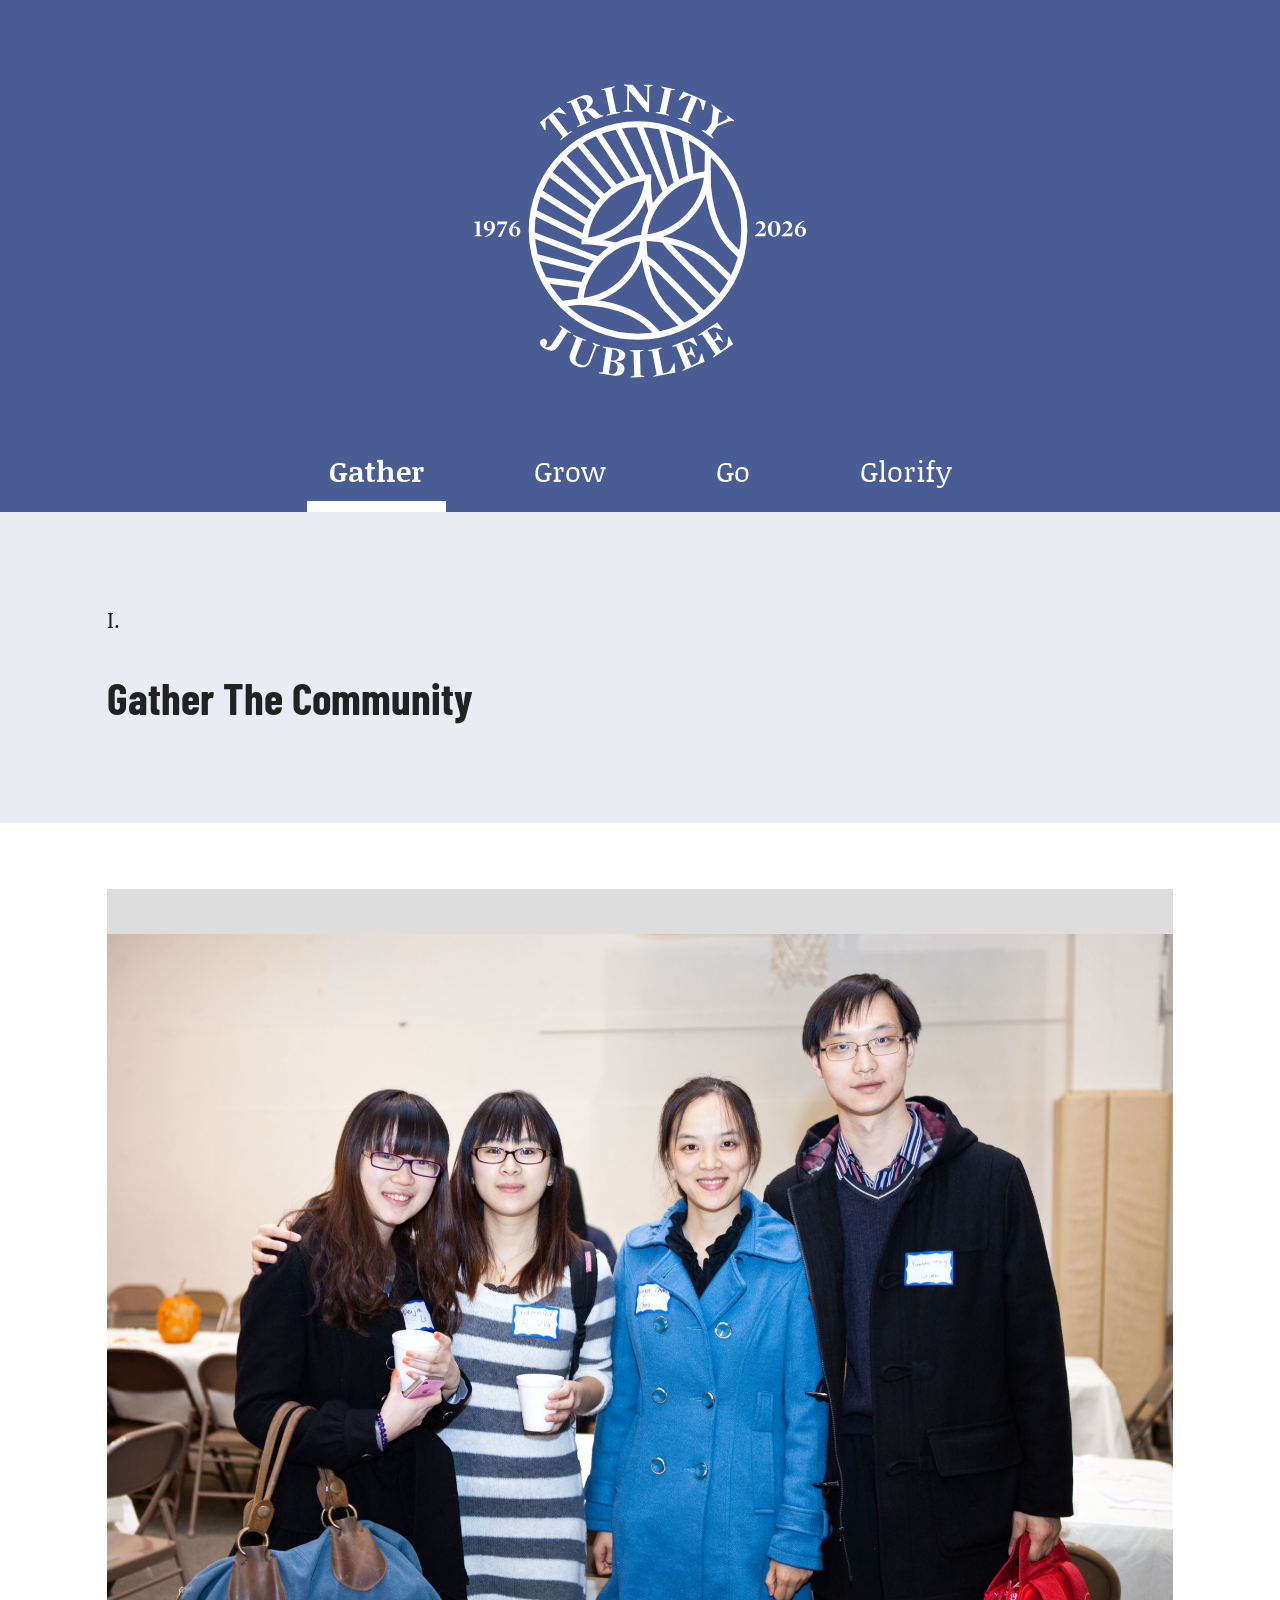
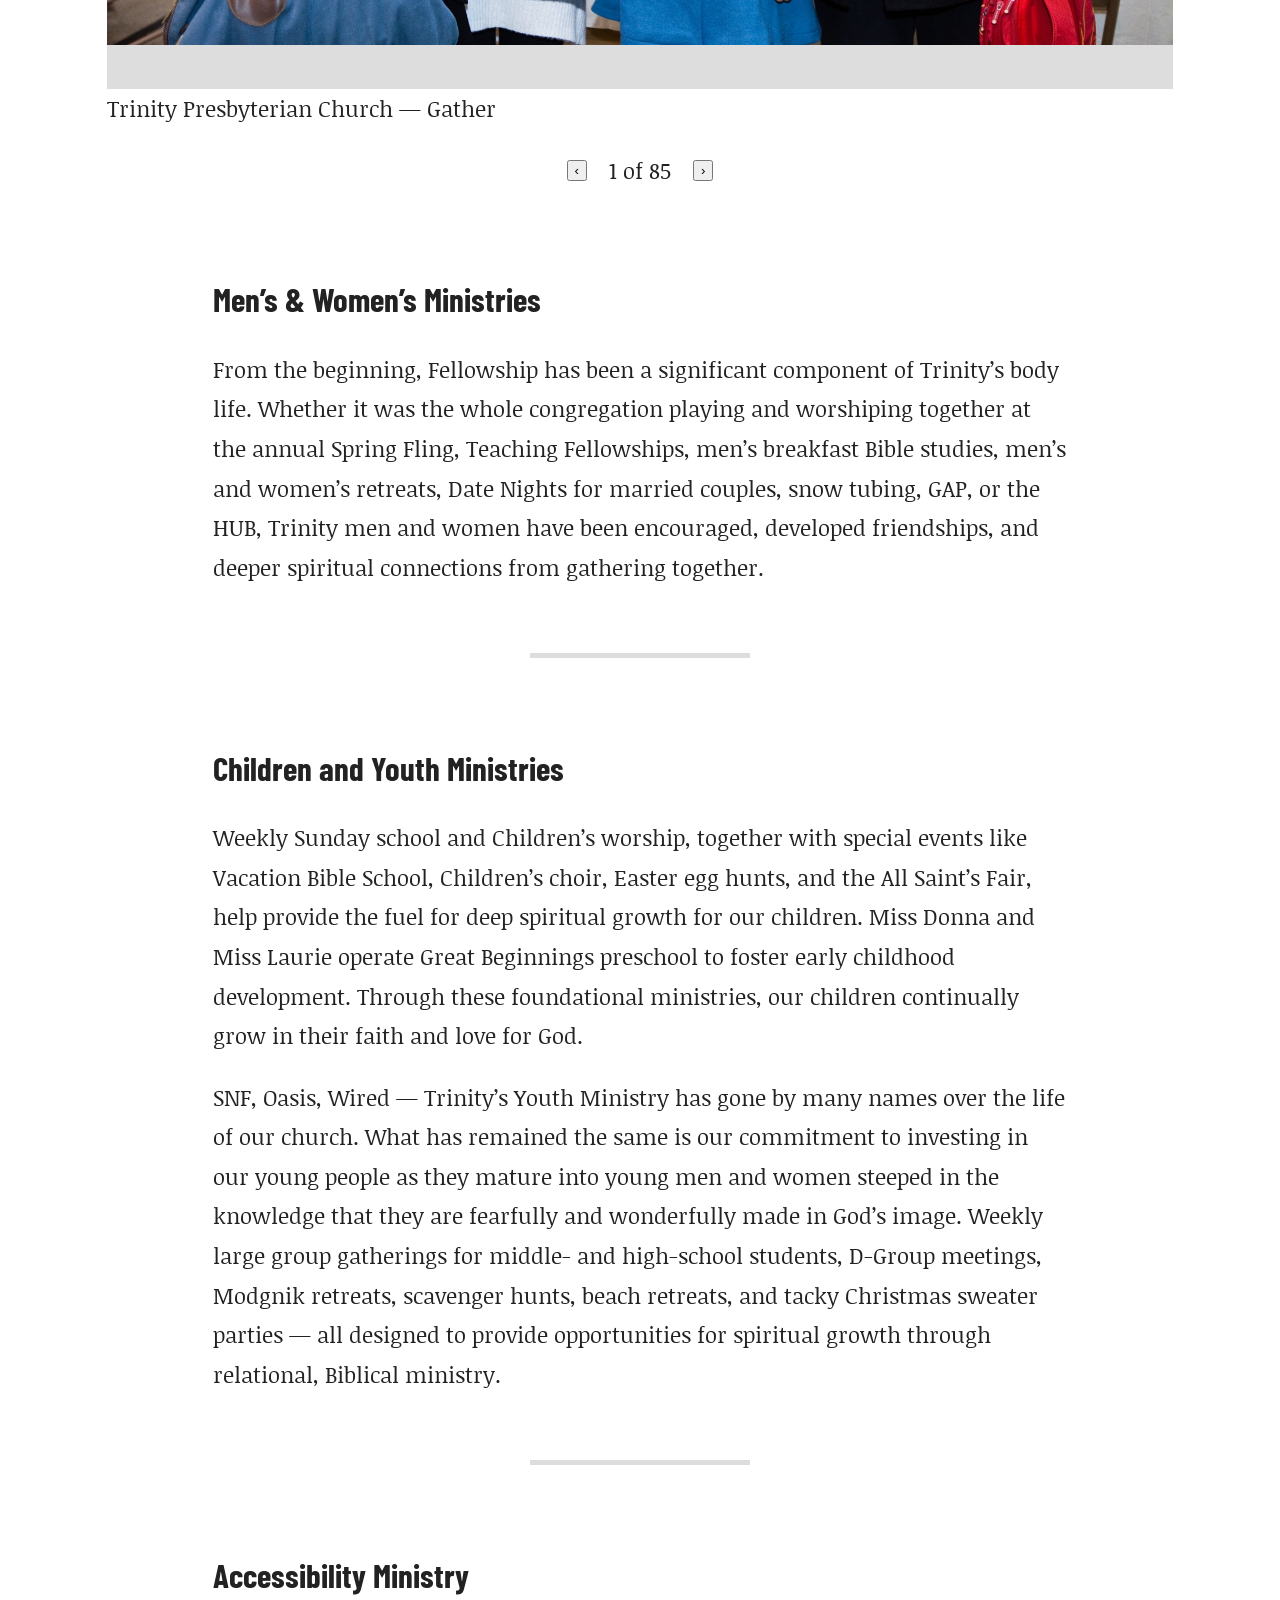
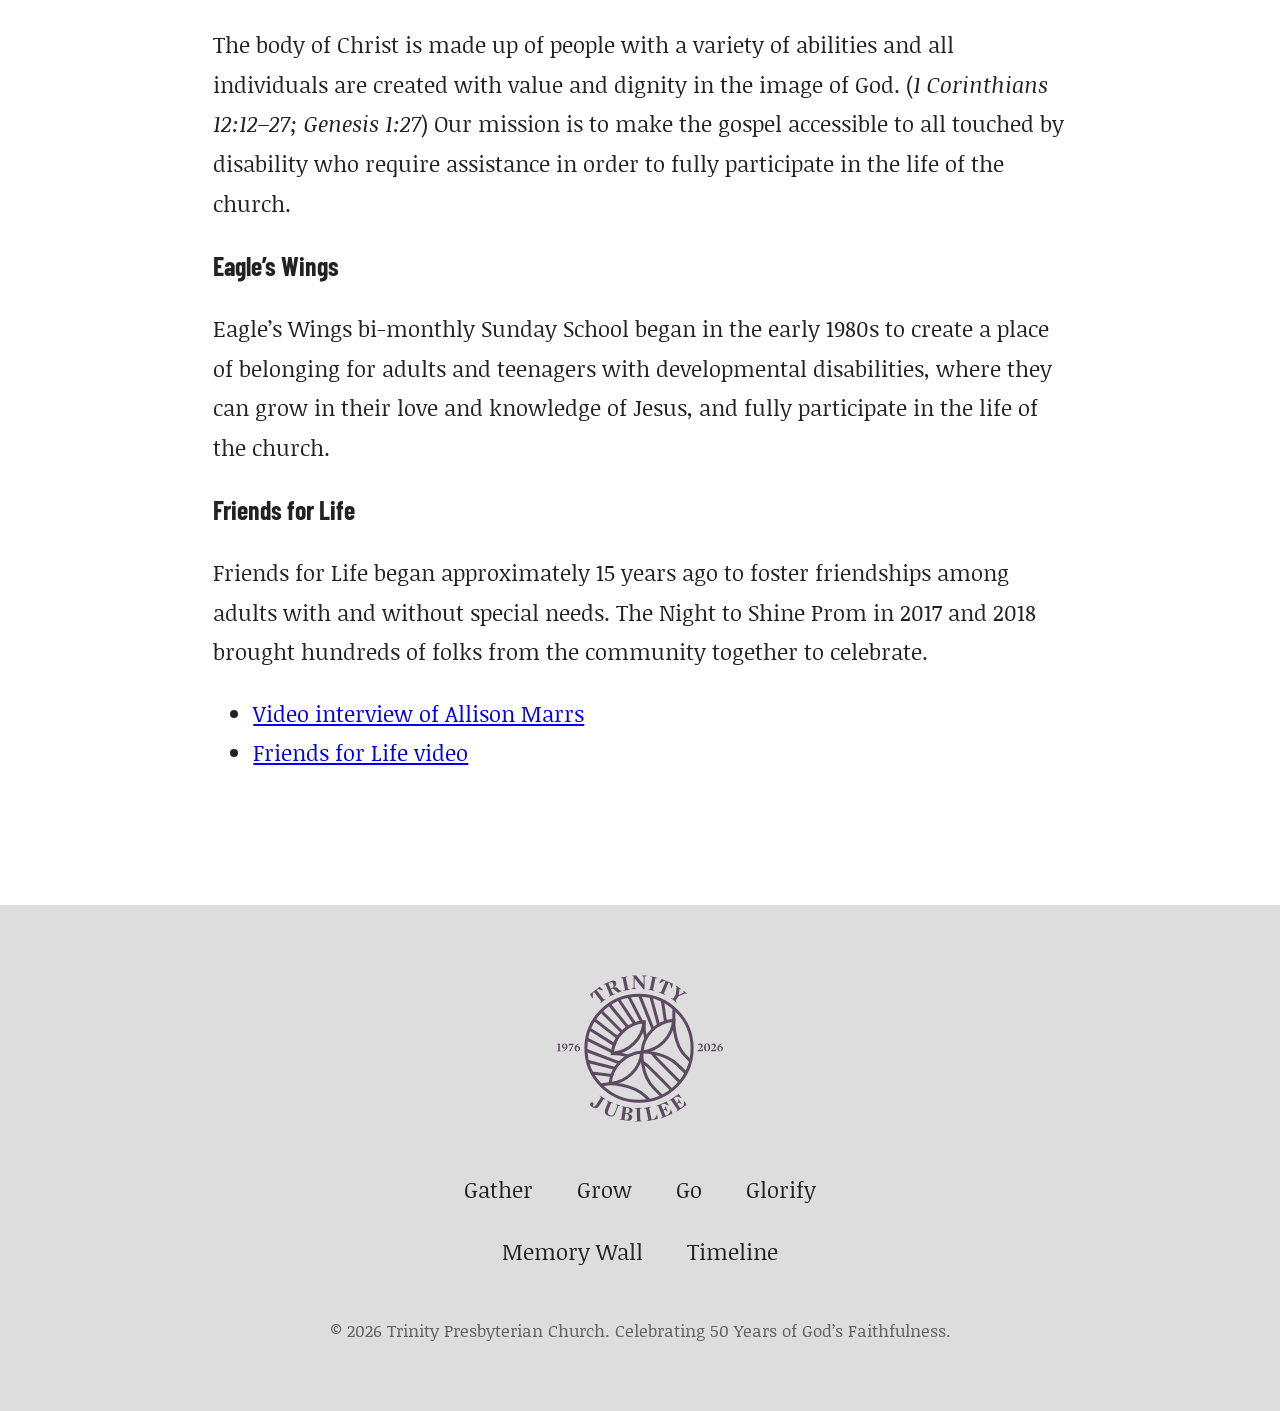
==== gather.html @ 81d3bc9d "Update quotes to curly" ====
<!doctype html>
<html lang="en">
  <head>
    <meta charset="UTF-8" />
    <meta name="viewport" content="width=device-width, initial-scale=1.0" />
    <title>Gather — Trinity Presbyterian Church</title>
    <meta
      name="description"
      content="Gather: The Community — fellowship, children & youth ministries, and accessibility ministry at Trinity Presbyterian Church."
    />
    <meta property="og:type" content="website" />
    <meta property="og:site_name" content="Trinity Presbyterian Church" />
    <meta property="og:url" content="https://trinity-cville-jubilee.github.io/gather.html" />
    <meta property="og:title" content="Gather — Trinity Presbyterian Church" />
    <meta property="og:description" content="Gather: The Community — fellowship, children & youth ministries, and accessibility ministry at Trinity Presbyterian Church." />
    <meta property="og:image" content="https://trinity-cville-jubilee.github.io/assets/images/og/og-image.jpg" />
    <meta property="og:image:width" content="1200" />
    <meta property="og:image:height" content="630" />
    <meta property="og:image:alt" content="Trinity Presbyterian Church Jubilee, 1976–2026" />
    <meta name="twitter:card" content="summary_large_image" />
    <meta name="twitter:title" content="Gather — Trinity Presbyterian Church" />
    <meta name="twitter:description" content="Gather: The Community — fellowship, children & youth ministries, and accessibility ministry at Trinity Presbyterian Church." />
    <meta name="twitter:image" content="https://trinity-cville-jubilee.github.io/assets/images/og/og-image.jpg" />
    <link rel="preconnect" href="https://fonts.googleapis.com" />
    <link rel="preconnect" href="https://fonts.gstatic.com" crossorigin />
    <link
      href="https://fonts.googleapis.com/css2?family=Barlow+Condensed:wght@400;700&family=Noticia+Text:ital,wght@0,400;0,700;1,400;1,700&display=swap"
      rel="stylesheet"
    />
    <link rel="stylesheet" href="assets/css/styles.css" />
  </head>
  <body class="page-gather">
    <header class="site-header">
      <a
        href="index.html"
        class="site-logo"
        aria-label="Trinity Presbyterian Church — Home"
      >
        <img
          class="site-logo-img"
          src="assets/images/logo/jubilee-lockup-white-on-sage.svg"
          alt="Trinity Presbyterian Church — Jubilee, 1976–2026"
        />
      </a>
    </header>

    <nav class="site-nav" aria-label="Primary">
      <ul id="primary-nav-list" class="nav-list">
        <li><a href="gather.html">Gather</a></li>
        <li><a href="grow.html">Grow</a></li>
        <li><a href="go.html">Go</a></li>
        <li><a href="glorify.html">Glorify</a></li>
      </ul>
    </nav>

    <main>
      <header class="page-intro">
        <p class="page-eyebrow">I.</p>
        <h1>Gather <span class="page-subtitle">The Community</span></h1>
      </header>

      <section class="photo-gallery" aria-labelledby="gather-gallery-heading">
        <h2 id="gather-gallery-heading" class="sr-only">Gather Photos</h2>
        <ul>
          <li class="photo-gallery-item">
            <figure>
              <div class="photo-frame">
                <img
                  src="assets/images/gather/gallery/gallery-01.jpg"
                  alt="Trinity Presbyterian Church — Gather"
                  loading="lazy"
                />
              </div>
              <figcaption>Trinity Presbyterian Church — Gather</figcaption>
            </figure>
          </li>
          <li class="photo-gallery-item">
            <figure>
              <div class="photo-frame">
                <img
                  src="assets/images/gather/gallery/gallery-02.jpg"
                  alt="Trinity Presbyterian Church — Gather"
                  loading="lazy"
                />
              </div>
              <figcaption>Trinity Presbyterian Church — Gather</figcaption>
            </figure>
          </li>
          <li class="photo-gallery-item">
            <figure>
              <div class="photo-frame">
                <img
                  src="assets/images/gather/gallery/gallery-03.jpg"
                  alt="Trinity Presbyterian Church — Gather"
                  loading="lazy"
                />
              </div>
              <figcaption>Trinity Presbyterian Church — Gather</figcaption>
            </figure>
          </li>
          <li class="photo-gallery-item">
            <figure>
              <div class="photo-frame">
                <img
                  src="assets/images/gather/gallery/gallery-04.jpg"
                  alt="Trinity Presbyterian Church — Gather"
                  loading="lazy"
                />
              </div>
              <figcaption>Trinity Presbyterian Church — Gather</figcaption>
            </figure>
          </li>
          <li class="photo-gallery-item">
            <figure>
              <div class="photo-frame">
                <img
                  src="assets/images/gather/gallery/gallery-05.jpg"
                  alt="Trinity Presbyterian Church — Gather"
                  loading="lazy"
                />
              </div>
              <figcaption>Trinity Presbyterian Church — Gather</figcaption>
            </figure>
          </li>
          <li class="photo-gallery-item">
            <figure>
              <div class="photo-frame">
                <img
                  src="assets/images/gather/gallery/gallery-06.jpg"
                  alt="Trinity Presbyterian Church — Gather"
                  loading="lazy"
                />
              </div>
              <figcaption>Trinity Presbyterian Church — Gather</figcaption>
            </figure>
          </li>
          <li class="photo-gallery-item">
            <figure>
              <div class="photo-frame">
                <img
                  src="assets/images/gather/gallery/gallery-07.jpg"
                  alt="Trinity Presbyterian Church — Gather"
                  loading="lazy"
                />
              </div>
              <figcaption>Trinity Presbyterian Church — Gather</figcaption>
            </figure>
          </li>
          <li class="photo-gallery-item">
            <figure>
              <div class="photo-frame">
                <img
                  src="assets/images/gather/gallery/gallery-08.jpg"
                  alt="Trinity Presbyterian Church — Gather"
                  loading="lazy"
                />
              </div>
              <figcaption>Trinity Presbyterian Church — Gather</figcaption>
            </figure>
          </li>
          <li class="photo-gallery-item">
            <figure>
              <div class="photo-frame">
                <img
                  src="assets/images/gather/gallery/1976-baptist-student-center.jpg"
                  alt="The Baptist Student Center, site of Trinity’s first worship service in 1976"
                  loading="lazy"
                />
              </div>
              <figcaption>
                The Baptist Student Center, site of Trinity’s first worship
                service in 1976
              </figcaption>
            </figure>
          </li>
          <li class="photo-gallery-item">
            <figure>
              <div class="photo-frame">
                <img
                  src="assets/images/gather/gallery/night-to-shine-01.jpg"
                  alt="Night to Shine"
                  loading="lazy"
                />
              </div>
              <figcaption>Night to Shine</figcaption>
            </figure>
          </li>
          <li class="photo-gallery-item">
            <figure>
              <div class="photo-frame">
                <img
                  src="assets/images/gather/gallery/night-to-shine-02.jpg"
                  alt="Night to Shine, group photo"
                  loading="lazy"
                />
              </div>
              <figcaption>Night to Shine, group photo</figcaption>
            </figure>
          </li>
          <li class="photo-gallery-item">
            <figure>
              <div class="photo-frame">
                <img
                  src="assets/images/gather/gallery/womens-council-color.jpg"
                  alt="Women’s Council"
                  loading="lazy"
                />
              </div>
              <figcaption>Women’s Council</figcaption>
            </figure>
          </li>
          <li class="photo-gallery-item">
            <figure>
              <div class="photo-frame">
                <img
                  src="assets/images/gather/gallery/gallery-09.jpg"
                  alt="Trinity Presbyterian Church — Gather"
                  loading="lazy"
                />
              </div>
              <figcaption>Trinity Presbyterian Church — Gather</figcaption>
            </figure>
          </li>
          <li class="photo-gallery-item">
            <figure>
              <div class="photo-frame">
                <img
                  src="assets/images/gather/gallery/gallery-10.jpg"
                  alt="Trinity Presbyterian Church — Gather"
                  loading="lazy"
                />
              </div>
              <figcaption>Trinity Presbyterian Church — Gather</figcaption>
            </figure>
          </li>
          <li class="photo-gallery-item">
            <figure>
              <div class="photo-frame">
                <img
                  src="assets/images/gather/gallery/1982-new-building.jpg"
                  alt="Trinity’s new building, 1982"
                  loading="lazy"
                />
              </div>
              <figcaption>Trinity’s new building, 1982</figcaption>
            </figure>
          </li>
          <li class="photo-gallery-item">
            <figure>
              <div class="photo-frame">
                <img
                  src="assets/images/gather/gallery/gallery-11.jpg"
                  alt="Trinity Presbyterian Church — Gather"
                  loading="lazy"
                />
              </div>
              <figcaption>Trinity Presbyterian Church — Gather</figcaption>
            </figure>
          </li>
          <li class="photo-gallery-item">
            <figure>
              <div class="photo-frame">
                <img
                  src="assets/images/gather/gallery/gallery-12.jpg"
                  alt="Trinity Presbyterian Church — Gather"
                  loading="lazy"
                />
              </div>
              <figcaption>Trinity Presbyterian Church — Gather</figcaption>
            </figure>
          </li>
          <li class="photo-gallery-item">
            <figure>
              <div class="photo-frame">
                <img
                  src="assets/images/gather/gallery/gallery-13.jpg"
                  alt="Trinity Presbyterian Church — Gather"
                  loading="lazy"
                />
              </div>
              <figcaption>Trinity Presbyterian Church — Gather</figcaption>
            </figure>
          </li>
          <li class="photo-gallery-item">
            <figure>
              <div class="photo-frame">
                <img
                  src="assets/images/gather/gallery/gallery-14.jpg"
                  alt="Trinity Presbyterian Church — Gather"
                  loading="lazy"
                />
              </div>
              <figcaption>Trinity Presbyterian Church — Gather</figcaption>
            </figure>
          </li>
          <li class="photo-gallery-item">
            <figure>
              <div class="photo-frame">
                <img
                  src="assets/images/gather/gallery/gallery-15.jpg"
                  alt="Trinity Presbyterian Church — Gather"
                  loading="lazy"
                />
              </div>
              <figcaption>Trinity Presbyterian Church — Gather</figcaption>
            </figure>
          </li>
          <li class="photo-gallery-item">
            <figure>
              <div class="photo-frame">
                <img
                  src="assets/images/gather/gallery/gallery-16.jpg"
                  alt="Trinity Presbyterian Church — Gather"
                  loading="lazy"
                />
              </div>
              <figcaption>Trinity Presbyterian Church — Gather</figcaption>
            </figure>
          </li>
          <li class="photo-gallery-item">
            <figure>
              <div class="photo-frame">
                <img
                  src="assets/images/gather/gallery/gallery-17.jpg"
                  alt="Trinity Presbyterian Church — Gather"
                  loading="lazy"
                />
              </div>
              <figcaption>Trinity Presbyterian Church — Gather</figcaption>
            </figure>
          </li>
          <li class="photo-gallery-item">
            <figure>
              <div class="photo-frame">
                <img
                  src="assets/images/gather/gallery/gallery-18.jpg"
                  alt="Trinity Presbyterian Church — Gather"
                  loading="lazy"
                />
              </div>
              <figcaption>Trinity Presbyterian Church — Gather</figcaption>
            </figure>
          </li>
          <li class="photo-gallery-item">
            <figure>
              <div class="photo-frame">
                <img
                  src="assets/images/gather/gallery/gallery-19.jpg"
                  alt="Trinity Presbyterian Church — Gather"
                  loading="lazy"
                />
              </div>
              <figcaption>Trinity Presbyterian Church — Gather</figcaption>
            </figure>
          </li>
          <li class="photo-gallery-item">
            <figure>
              <div class="photo-frame">
                <img
                  src="assets/images/gather/gallery/gallery-20.jpg"
                  alt="Trinity Presbyterian Church — Gather"
                  loading="lazy"
                />
              </div>
              <figcaption>Trinity Presbyterian Church — Gather</figcaption>
            </figure>
          </li>
          <li class="photo-gallery-item">
            <figure>
              <div class="photo-frame">
                <img
                  src="assets/images/gather/gallery/gallery-21.jpg"
                  alt="Trinity Presbyterian Church — Gather"
                  loading="lazy"
                />
              </div>
              <figcaption>Trinity Presbyterian Church — Gather</figcaption>
            </figure>
          </li>
          <li class="photo-gallery-item">
            <figure>
              <div class="photo-frame">
                <img
                  src="assets/images/gather/gallery/gallery-22.jpg"
                  alt="Trinity Presbyterian Church — Gather"
                  loading="lazy"
                />
              </div>
              <figcaption>Trinity Presbyterian Church — Gather</figcaption>
            </figure>
          </li>
          <li class="photo-gallery-item">
            <figure>
              <div class="photo-frame">
                <img
                  src="assets/images/gather/gallery/gallery-23.jpg"
                  alt="Trinity Presbyterian Church — Gather"
                  loading="lazy"
                />
              </div>
              <figcaption>Trinity Presbyterian Church — Gather</figcaption>
            </figure>
          </li>
          <li class="photo-gallery-item">
            <figure>
              <div class="photo-frame">
                <img
                  src="assets/images/gather/gallery/gallery-24.jpg"
                  alt="Trinity Presbyterian Church — Gather"
                  loading="lazy"
                />
              </div>
              <figcaption>Trinity Presbyterian Church — Gather</figcaption>
            </figure>
          </li>
          <li class="photo-gallery-item">
            <figure>
              <div class="photo-frame">
                <img
                  src="assets/images/gather/gallery/gallery-25.jpg"
                  alt="Trinity Presbyterian Church — Gather"
                  loading="lazy"
                />
              </div>
              <figcaption>Trinity Presbyterian Church — Gather</figcaption>
            </figure>
          </li>
          <li class="photo-gallery-item">
            <figure>
              <div class="photo-frame">
                <img
                  src="assets/images/gather/gallery/gallery-26.jpg"
                  alt="Trinity Presbyterian Church — Gather"
                  loading="lazy"
                />
              </div>
              <figcaption>Trinity Presbyterian Church — Gather</figcaption>
            </figure>
          </li>
          <li class="photo-gallery-item">
            <figure>
              <div class="photo-frame">
                <img
                  src="assets/images/gather/gallery/gallery-27.jpg"
                  alt="Trinity Presbyterian Church — Gather"
                  loading="lazy"
                />
              </div>
              <figcaption>Trinity Presbyterian Church — Gather</figcaption>
            </figure>
          </li>
          <li class="photo-gallery-item">
            <figure>
              <div class="photo-frame">
                <img
                  src="assets/images/gather/gallery/gallery-28.jpg"
                  alt="Trinity Presbyterian Church — Gather"
                  loading="lazy"
                />
              </div>
              <figcaption>Trinity Presbyterian Church — Gather</figcaption>
            </figure>
          </li>
          <li class="photo-gallery-item">
            <figure>
              <div class="photo-frame">
                <img
                  src="assets/images/gather/gallery/gallery-29.jpg"
                  alt="Trinity Presbyterian Church — Gather"
                  loading="lazy"
                />
              </div>
              <figcaption>Trinity Presbyterian Church — Gather</figcaption>
            </figure>
          </li>
          <li class="photo-gallery-item">
            <figure>
              <div class="photo-frame">
                <img
                  src="assets/images/gather/gallery/gallery-30.jpg"
                  alt="Trinity Presbyterian Church — Gather"
                  loading="lazy"
                />
              </div>
              <figcaption>Trinity Presbyterian Church — Gather</figcaption>
            </figure>
          </li>
          <li class="photo-gallery-item">
            <figure>
              <div class="photo-frame">
                <img
                  src="assets/images/gather/gallery/gallery-31.jpg"
                  alt="Trinity Presbyterian Church — Gather"
                  loading="lazy"
                />
              </div>
              <figcaption>Trinity Presbyterian Church — Gather</figcaption>
            </figure>
          </li>
          <li class="photo-gallery-item">
            <figure>
              <div class="photo-frame">
                <img
                  src="assets/images/gather/gallery/gallery-32.jpg"
                  alt="Trinity Presbyterian Church — Gather"
                  loading="lazy"
                />
              </div>
              <figcaption>Trinity Presbyterian Church — Gather</figcaption>
            </figure>
          </li>
          <li class="photo-gallery-item">
            <figure>
              <div class="photo-frame">
                <img
                  src="assets/images/gather/gallery/gallery-33.jpg"
                  alt="Trinity Presbyterian Church — Gather"
                  loading="lazy"
                />
              </div>
              <figcaption>Trinity Presbyterian Church — Gather</figcaption>
            </figure>
          </li>
          <li class="photo-gallery-item">
            <figure>
              <div class="photo-frame">
                <img
                  src="assets/images/gather/gallery/gallery-34.jpg"
                  alt="Trinity Presbyterian Church — Gather"
                  loading="lazy"
                />
              </div>
              <figcaption>Trinity Presbyterian Church — Gather</figcaption>
            </figure>
          </li>
          <li class="photo-gallery-item">
            <figure>
              <div class="photo-frame">
                <img
                  src="assets/images/gather/gallery/gallery-35.jpg"
                  alt="Trinity Presbyterian Church — Gather"
                  loading="lazy"
                />
              </div>
              <figcaption>Trinity Presbyterian Church — Gather</figcaption>
            </figure>
          </li>
          <li class="photo-gallery-item">
            <figure>
              <div class="photo-frame">
                <img
                  src="assets/images/gather/gallery/gallery-36.jpg"
                  alt="Trinity Presbyterian Church — Gather"
                  loading="lazy"
                />
              </div>
              <figcaption>Trinity Presbyterian Church — Gather</figcaption>
            </figure>
          </li>
          <li class="photo-gallery-item">
            <figure>
              <div class="photo-frame">
                <img
                  src="assets/images/gather/gallery/gallery-37.jpg"
                  alt="Trinity Presbyterian Church — Gather"
                  loading="lazy"
                />
              </div>
              <figcaption>Trinity Presbyterian Church — Gather</figcaption>
            </figure>
          </li>
          <li class="photo-gallery-item">
            <figure>
              <div class="photo-frame">
                <img
                  src="assets/images/gather/gallery/gallery-38.jpg"
                  alt="Trinity Presbyterian Church — Gather"
                  loading="lazy"
                />
              </div>
              <figcaption>Trinity Presbyterian Church — Gather</figcaption>
            </figure>
          </li>
          <li class="photo-gallery-item">
            <figure>
              <div class="photo-frame">
                <img
                  src="assets/images/gather/gallery/gallery-39.jpg"
                  alt="Trinity Presbyterian Church — Gather"
                  loading="lazy"
                />
              </div>
              <figcaption>Trinity Presbyterian Church — Gather</figcaption>
            </figure>
          </li>
          <li class="photo-gallery-item">
            <figure>
              <div class="photo-frame">
                <img
                  src="assets/images/gather/gallery/gallery-40.jpg"
                  alt="Trinity Presbyterian Church — Gather"
                  loading="lazy"
                />
              </div>
              <figcaption>Trinity Presbyterian Church — Gather</figcaption>
            </figure>
          </li>
          <li class="photo-gallery-item">
            <figure>
              <div class="photo-frame">
                <img
                  src="assets/images/gather/gallery/gallery-41.jpg"
                  alt="Trinity Presbyterian Church — Gather"
                  loading="lazy"
                />
              </div>
              <figcaption>Trinity Presbyterian Church — Gather</figcaption>
            </figure>
          </li>
          <li class="photo-gallery-item">
            <figure>
              <div class="photo-frame">
                <img
                  src="assets/images/gather/gallery/gallery-42.jpg"
                  alt="Trinity Presbyterian Church — Gather"
                  loading="lazy"
                />
              </div>
              <figcaption>Trinity Presbyterian Church — Gather</figcaption>
            </figure>
          </li>
          <li class="photo-gallery-item">
            <figure>
              <div class="photo-frame">
                <img
                  src="assets/images/gather/gallery/easter-egg-hunt-2024-03.jpg"
                  alt="Easter Egg Hunt, 2024"
                  loading="lazy"
                />
              </div>
              <figcaption>Easter Egg Hunt, 2024</figcaption>
            </figure>
          </li>
          <li class="photo-gallery-item">
            <figure>
              <div class="photo-frame">
                <img
                  src="assets/images/gather/gallery/easter-egg-hunt-2024-02.jpg"
                  alt="Easter Egg Hunt, 2024"
                  loading="lazy"
                />
              </div>
              <figcaption>Easter Egg Hunt, 2024</figcaption>
            </figure>
          </li>
          <li class="photo-gallery-item">
            <figure>
              <div class="photo-frame">
                <img
                  src="assets/images/gather/gallery/easter-egg-hunt-2024-01.jpg"
                  alt="Easter Egg Hunt, 2024"
                  loading="lazy"
                />
              </div>
              <figcaption>Easter Egg Hunt, 2024</figcaption>
            </figure>
          </li>
          <li class="photo-gallery-item">
            <figure>
              <div class="photo-frame">
                <img
                  src="assets/images/gather/gallery/easter-egg-hunt-2024-05.jpg"
                  alt="Easter Egg Hunt, 2024"
                  loading="lazy"
                />
              </div>
              <figcaption>Easter Egg Hunt, 2024</figcaption>
            </figure>
          </li>
          <li class="photo-gallery-item">
            <figure>
              <div class="photo-frame">
                <img
                  src="assets/images/gather/gallery/easter-egg-hunt-2024-04.jpg"
                  alt="Easter Egg Hunt, 2024"
                  loading="lazy"
                />
              </div>
              <figcaption>Easter Egg Hunt, 2024</figcaption>
            </figure>
          </li>
          <li class="photo-gallery-item">
            <figure>
              <div class="photo-frame">
                <img
                  src="assets/images/gather/gallery/gallery-43.jpg"
                  alt="Trinity Presbyterian Church — Gather"
                  loading="lazy"
                />
              </div>
              <figcaption>Trinity Presbyterian Church — Gather</figcaption>
            </figure>
          </li>
          <li class="photo-gallery-item">
            <figure>
              <div class="photo-frame">
                <img
                  src="assets/images/gather/gallery/gallery-44.jpg"
                  alt="Trinity Presbyterian Church — Gather"
                  loading="lazy"
                />
              </div>
              <figcaption>Trinity Presbyterian Church — Gather</figcaption>
            </figure>
          </li>
          <li class="photo-gallery-item">
            <figure>
              <div class="photo-frame">
                <img
                  src="assets/images/gather/gallery/gallery-45.jpg"
                  alt="Trinity Presbyterian Church — Gather"
                  loading="lazy"
                />
              </div>
              <figcaption>Trinity Presbyterian Church — Gather</figcaption>
            </figure>
          </li>
          <li class="photo-gallery-item">
            <figure>
              <div class="photo-frame">
                <img
                  src="assets/images/gather/gallery/gallery-46.jpg"
                  alt="Trinity Presbyterian Church — Gather"
                  loading="lazy"
                />
              </div>
              <figcaption>Trinity Presbyterian Church — Gather</figcaption>
            </figure>
          </li>
          <li class="photo-gallery-item">
            <figure>
              <div class="photo-frame">
                <img
                  src="assets/images/gather/gallery/gallery-47.jpg"
                  alt="Trinity Presbyterian Church — Gather"
                  loading="lazy"
                />
              </div>
              <figcaption>Trinity Presbyterian Church — Gather</figcaption>
            </figure>
          </li>
          <li class="photo-gallery-item">
            <figure>
              <div class="photo-frame">
                <img
                  src="assets/images/gather/gallery/international-thanksgiving.jpg"
                  alt="International Thanksgiving Dinner"
                  loading="lazy"
                />
              </div>
              <figcaption>International Thanksgiving Dinner</figcaption>
            </figure>
          </li>
          <li class="photo-gallery-item">
            <figure>
              <div class="photo-frame">
                <img
                  src="assets/images/gather/gallery/gallery-48.jpg"
                  alt="Trinity Presbyterian Church — Gather"
                  loading="lazy"
                />
              </div>
              <figcaption>Trinity Presbyterian Church — Gather</figcaption>
            </figure>
          </li>
          <li class="photo-gallery-item">
            <figure>
              <div class="photo-frame">
                <img
                  src="assets/images/gather/gallery/gallery-49.jpg"
                  alt="Trinity Presbyterian Church — Gather"
                  loading="lazy"
                />
              </div>
              <figcaption>Trinity Presbyterian Church — Gather</figcaption>
            </figure>
          </li>
          <li class="photo-gallery-item">
            <figure>
              <div class="photo-frame">
                <img
                  src="assets/images/gather/gallery/gallery-50.jpg"
                  alt="Trinity Presbyterian Church — Gather"
                  loading="lazy"
                />
              </div>
              <figcaption>Trinity Presbyterian Church — Gather</figcaption>
            </figure>
          </li>
          <li class="photo-gallery-item">
            <figure>
              <div class="photo-frame">
                <img
                  src="assets/images/gather/gallery/skip-ryan-first-service.jpg"
                  alt="Founding Pastor Skip Ryan"
                  loading="lazy"
                />
              </div>
              <figcaption>Founding Pastor Skip Ryan</figcaption>
            </figure>
          </li>
          <li class="photo-gallery-item">
            <figure>
              <div class="photo-frame">
                <img
                  src="assets/images/gather/gallery/archive-1989-17.jpg"
                  alt="An archival photo from Trinity’s history, 1989"
                  loading="lazy"
                />
              </div>
              <figcaption>
                An archival photo from Trinity’s history, 1989
              </figcaption>
            </figure>
          </li>
          <li class="photo-gallery-item">
            <figure>
              <div class="photo-frame">
                <img
                  src="assets/images/gather/gallery/archive-1989-18.jpg"
                  alt="An archival photo from Trinity’s history, 1989"
                  loading="lazy"
                />
              </div>
              <figcaption>
                An archival photo from Trinity’s history, 1989
              </figcaption>
            </figure>
          </li>
          <li class="photo-gallery-item">
            <figure>
              <div class="photo-frame">
                <img
                  src="assets/images/gather/gallery/vbs-2017.jpg"
                  alt="Vacation Bible School, 2017"
                  loading="lazy"
                />
              </div>
              <figcaption>Vacation Bible School, 2017</figcaption>
            </figure>
          </li>
          <li class="photo-gallery-item">
            <figure>
              <div class="photo-frame">
                <img
                  src="assets/images/gather/gallery/mens-retreat-2023-07.jpg"
                  alt="Men’s Retreat, 2023"
                  loading="lazy"
                />
              </div>
              <figcaption>Men’s Retreat, 2023</figcaption>
            </figure>
          </li>
          <li class="photo-gallery-item">
            <figure>
              <div class="photo-frame">
                <img
                  src="assets/images/gather/gallery/mens-retreat-2023-01.jpg"
                  alt="Men’s Retreat, 2023"
                  loading="lazy"
                />
              </div>
              <figcaption>Men’s Retreat, 2023</figcaption>
            </figure>
          </li>
          <li class="photo-gallery-item">
            <figure>
              <div class="photo-frame">
                <img
                  src="assets/images/gather/gallery/mens-retreat-2023-02.jpg"
                  alt="Men’s Retreat, 2023"
                  loading="lazy"
                />
              </div>
              <figcaption>Men’s Retreat, 2023</figcaption>
            </figure>
          </li>
          <li class="photo-gallery-item">
            <figure>
              <div class="photo-frame">
                <img
                  src="assets/images/gather/gallery/mens-retreat-2023-06.jpg"
                  alt="Men’s Retreat, 2023"
                  loading="lazy"
                />
              </div>
              <figcaption>Men’s Retreat, 2023</figcaption>
            </figure>
          </li>
          <li class="photo-gallery-item">
            <figure>
              <div class="photo-frame">
                <img
                  src="assets/images/gather/gallery/mens-retreat-2023-05.jpg"
                  alt="Men’s Retreat, 2023"
                  loading="lazy"
                />
              </div>
              <figcaption>Men’s Retreat, 2023</figcaption>
            </figure>
          </li>
          <li class="photo-gallery-item">
            <figure>
              <div class="photo-frame">
                <img
                  src="assets/images/gather/gallery/mens-retreat-2023-04.jpg"
                  alt="Men’s Retreat, 2023"
                  loading="lazy"
                />
              </div>
              <figcaption>Men’s Retreat, 2023</figcaption>
            </figure>
          </li>
          <li class="photo-gallery-item">
            <figure>
              <div class="photo-frame">
                <img
                  src="assets/images/gather/gallery/mens-retreat-2023-03.jpg"
                  alt="Men’s Retreat, 2023"
                  loading="lazy"
                />
              </div>
              <figcaption>Men’s Retreat, 2023</figcaption>
            </figure>
          </li>
          <li class="photo-gallery-item">
            <figure>
              <div class="photo-frame">
                <img
                  src="assets/images/gather/gallery/vbs-2013-01.jpg"
                  alt="Vacation Bible School"
                  loading="lazy"
                />
              </div>
              <figcaption>Vacation Bible School</figcaption>
            </figure>
          </li>
          <li class="photo-gallery-item">
            <figure>
              <div class="photo-frame">
                <img
                  src="assets/images/gather/gallery/vbs-2013-02.jpg"
                  alt="Vacation Bible School"
                  loading="lazy"
                />
              </div>
              <figcaption>Vacation Bible School</figcaption>
            </figure>
          </li>
          <li class="photo-gallery-item">
            <figure>
              <div class="photo-frame">
                <img
                  src="assets/images/gather/gallery/vbs-2013-03.jpg"
                  alt="Vacation Bible School"
                  loading="lazy"
                />
              </div>
              <figcaption>Vacation Bible School</figcaption>
            </figure>
          </li>
          <li class="photo-gallery-item">
            <figure>
              <div class="photo-frame">
                <img
                  src="assets/images/gather/gallery/vbs-2013-04.jpg"
                  alt="Vacation Bible School"
                  loading="lazy"
                />
              </div>
              <figcaption>Vacation Bible School</figcaption>
            </figure>
          </li>
          <li class="photo-gallery-item">
            <figure>
              <div class="photo-frame">
                <img
                  src="assets/images/gather/gallery/vbs-pottery-tent.jpg"
                  alt="Vacation Bible School pottery tent with Amy Piedra"
                  loading="lazy"
                />
              </div>
              <figcaption>
                Vacation Bible School pottery tent with Amy Piedra
              </figcaption>
            </figure>
          </li>
          <li class="photo-gallery-item">
            <figure>
              <div class="photo-frame">
                <img
                  src="assets/images/gather/gallery/vbs-craft-tent.jpg"
                  alt="Vacation Bible School craft tent"
                  loading="lazy"
                />
              </div>
              <figcaption>Vacation Bible School craft tent</figcaption>
            </figure>
          </li>
          <li class="photo-gallery-item">
            <figure>
              <div class="photo-frame">
                <img
                  src="assets/images/gather/gallery/gallery-51.jpg"
                  alt="Trinity Presbyterian Church — Gather"
                  loading="lazy"
                />
              </div>
              <figcaption>Trinity Presbyterian Church — Gather</figcaption>
            </figure>
          </li>
          <li class="photo-gallery-item">
            <figure>
              <div class="photo-frame">
                <img
                  src="assets/images/gather/gallery/gallery-52.jpg"
                  alt="Trinity Presbyterian Church — Gather"
                  loading="lazy"
                />
              </div>
              <figcaption>Trinity Presbyterian Church — Gather</figcaption>
            </figure>
          </li>
          <li class="photo-gallery-item">
            <figure>
              <div class="photo-frame">
                <img
                  src="assets/images/gather/gallery/gallery-53.jpg"
                  alt="Trinity Presbyterian Church — Gather"
                  loading="lazy"
                />
              </div>
              <figcaption>Trinity Presbyterian Church — Gather</figcaption>
            </figure>
          </li>
          <li class="photo-gallery-item">
            <figure>
              <div class="photo-frame">
                <img
                  src="assets/images/gather/gallery/gallery-54.jpg"
                  alt="Trinity Presbyterian Church — Gather"
                  loading="lazy"
                />
              </div>
              <figcaption>Trinity Presbyterian Church — Gather</figcaption>
            </figure>
          </li>
          <li class="photo-gallery-item">
            <figure>
              <div class="photo-frame">
                <img
                  src="assets/images/gather/gallery/gallery-55.jpg"
                  alt="Trinity Presbyterian Church — Gather"
                  loading="lazy"
                />
              </div>
              <figcaption>Trinity Presbyterian Church — Gather</figcaption>
            </figure>
          </li>
          <li class="photo-gallery-item">
            <figure>
              <div class="photo-frame">
                <img
                  src="assets/images/gather/gallery/gallery-56.jpg"
                  alt="Trinity Presbyterian Church — Gather"
                  loading="lazy"
                />
              </div>
              <figcaption>Trinity Presbyterian Church — Gather</figcaption>
            </figure>
          </li>
          <li class="photo-gallery-item">
            <figure>
              <div class="photo-frame">
                <img
                  src="assets/images/gather/gallery/womens-council-bw.jpg"
                  alt="Women’s Council"
                  loading="lazy"
                />
              </div>
              <figcaption>Women’s Council</figcaption>
            </figure>
          </li>
        </ul>
      </section>

      <article
        class="chapter text-section"
        aria-labelledby="mens-womens-heading"
      >
        <h2 id="mens-womens-heading">Men’s &amp; Women’s Ministries</h2>
        <p>
          From the beginning, Fellowship has been a significant component of
          Trinity’s body life. Whether it was the whole congregation playing and
          worshiping together at the annual Spring Fling, Teaching Fellowships,
          men’s breakfast Bible studies, men’s and women’s retreats, Date Nights
          for married couples, snow tubing, GAP, or the HUB, Trinity men and
          women have been encouraged, developed friendships, and deeper
          spiritual connections from gathering together.
        </p>
        <!-- IMAGE: "Lots of photos" noted in source material -->
      </article>

      <article
        class="chapter text-section"
        aria-labelledby="children-youth-heading"
      >
        <h2 id="children-youth-heading">Children and Youth Ministries</h2>
        <p>
          Weekly Sunday school and Children’s worship, together with special
          events like Vacation Bible School, Children’s choir, Easter egg hunts,
          and the All Saint’s Fair, help provide the fuel for deep spiritual
          growth for our children. Miss Donna and Miss Laurie operate Great
          Beginnings preschool to foster early childhood development. Through
          these foundational ministries, our children continually grow in their
          faith and love for God.
        </p>
        <p>
          SNF, Oasis, Wired &mdash; Trinity’s Youth Ministry has gone by many
          names over the life of our church. What has remained the same is our
          commitment to investing in our young people as they mature into young
          men and women steeped in the knowledge that they are fearfully and
          wonderfully made in God’s image. Weekly large group gatherings for
          middle- and high-school students, D-Group meetings, Modgnik retreats,
          scavenger hunts, beach retreats, and tacky Christmas sweater parties
          &mdash; all designed to provide opportunities for spiritual growth
          through relational, Biblical ministry.
        </p>
      </article>

      <article
        class="chapter text-section"
        aria-labelledby="accessibility-heading"
      >
        <h2 id="accessibility-heading">Accessibility Ministry</h2>
        <p>
          The body of Christ is made up of people with a variety of abilities
          and all individuals are created with value and dignity in the image of
          God. (<cite>1 Corinthians 12:12&ndash;27; Genesis 1:27</cite>) Our
          mission is to make the gospel accessible to all touched by disability
          who require assistance in order to fully participate in the life of
          the church.
        </p>
        <section aria-labelledby="eagles-wings-heading">
          <h3 id="eagles-wings-heading">Eagle’s Wings</h3>
          <p>
            Eagle’s Wings bi-monthly Sunday School began in the early 1980s to
            create a place of belonging for adults and teenagers with
            developmental disabilities, where they can grow in their love and
            knowledge of Jesus, and fully participate in the life of the church.
          </p>
        </section>
        <section aria-labelledby="friends-for-life-heading">
          <h3 id="friends-for-life-heading">Friends for Life</h3>
          <p>
            Friends for Life began approximately 15 years ago to foster
            friendships among adults with and without special needs. The Night
            to Shine Prom in 2017 and 2018 brought hundreds of folks from the
            community together to celebrate.
          </p>
          <ul class="video-links">
            <li>
              <a href="https://photos.app.goo.gl/T3dK4r31GgpAif8A6"
                >Video interview of Allison Marrs</a
              >
            </li>
            <li>
              <a href="https://photos.app.goo.gl/esrjiM6wZAtHLMZRA"
                >Friends for Life video</a
              >
            </li>
          </ul>
        </section>
      </article>
    </main>

    <footer class="site-footer">
      <a
        href="index.html"
        class="footer-logo"
        aria-label="Trinity Presbyterian Church — Home"
      >
        <img
          class="footer-logo-img"
          src="assets/images/logo/jubilee-lockup-plum-on-transparent.svg"
          alt="Trinity Presbyterian Church — Jubilee, 1976–2026"
        />
      </a>
      <nav class="footer-nav" aria-label="Footer">
        <ul>
          <li><a href="gather.html">Gather</a></li>
          <li><a href="grow.html">Grow</a></li>
          <li><a href="go.html">Go</a></li>
          <li><a href="glorify.html">Glorify</a></li>
        </ul>
        <ul>
          <li><a href="memory-wall.html">Memory Wall</a></li>
          <li><a href="timeline.html">Timeline</a></li>
        </ul>
      </nav>
      <p class="footer-meta">
        &copy; 2026 Trinity Presbyterian Church. Celebrating 50 Years of God’s
        Faithfulness.
      </p>
    </footer>

    <script src="assets/js/main.js"></script>
  </body>
</html>
---- assets/css/styles.css ----
/* ==========================================================================
   Trinity Presbyterian Church — Jubilee Site
   This file is intentionally minimal (reset + structural hooks only).
   Design/CSS work happens from here — see class names used in the HTML:
     .site-header .site-nav .nav-list
     .hero .card-grid .card-row .card .photo-frame
     .photo-gallery .carousel-viewport .carousel-track .carousel-controls .photo-gallery-item
     .chapter .testimonial
     .timeline-list .timeline-item .timeline-photos
     .memory-card .memory-grid .memory-dialog
     .site-footer .footer-logo-img .footer-nav .footer-meta
   ========================================================================== */

:root {
  --color-sage: #619080;
  --color-dusty-rose: #c8a2a8;
  --color-cream: #f1ede1; /* was given as #flede1 — 'l' isn't a hex digit, read as #f1ede1 */
  --color-plum: #5e4962;
  --color-denim: #495d94;
  --color-mint: #9ac8b9;

  --font-heading: 'Barlow Condensed', sans-serif;
  --font-body: 'Noticia Text', serif;

  --color-gray-dd: #222;
  --color-gray-ll: #ddd;
  --color-gray: #616161;
  --photo-aspect-ratio: 4 / 3;

  /* Fallback header colors for pages with no .page-* body class (Timeline,
     Memory Wall) — matches the original default (sage/white). */
  --header-bg: var(--color-sage);
  --header-fg: white;
  --page-tint: color-mix(in srgb, var(--color-sage) 12%, white);
}

/* Base styles */
*,
*::before,
*::after {
  box-sizing: border-box;
}

html {
  /* Ample editorial base — 18px on small screens up to 22px on wide ones.
     Every other rem value in the site scales off this. */
  color: var(--color-gray-dd);
  font-size: clamp(1.125rem, 1rem + 0.5vw, 1.375rem);
  line-height: 1.8;
  -webkit-text-size-adjust: 100%;
}

body {
  font-family: var(--font-body);
  margin: 0;
}

h1,
h2,
h3,
h4,
h5,
h6 {
  font-family: var(--font-heading);
  font-weight: 700;
  line-height: 1.3333;
}

figure {
  margin: 0;
}

img {
  display: block;
  height: auto;
  max-width: 100%;
}

/* Typography */

/* Layout */

/* Header */
/* .site-header needs a dark/sage surface — the logo SVG is white ink and is invisible on white */
.site-header {
  align-items: center;
  background-color: var(--header-bg);
  color: var(--header-fg);
  display: flex;
  flex-direction: column;
  gap: 2rem;
  padding: 2.5rem 8.3333% 1rem;
  text-align: center;
}

.site-header a {
  color: inherit;
  text-decoration: none;
}

/* --header-bg/--header-fg are set per page below and inherited by both
   .site-header and .site-nav (a sibling, not a child — see the Navigation
   section for why). sage/plum/denim are dark enough for white text; dusty-
   rose and mint aren't (fails WCAG contrast against white), so Go and Grow
   pair with plum text and a plum-ink logo variant
   (jubilee-lockup-plum-on-transparent.svg) instead of the white one. cream
   was left out entirely since a 6th color didn't fit 5 pages. */
.page-home {
  --header-bg: var(--color-sage);
  --header-fg: white;
  --page-tint: color-mix(in srgb, var(--color-sage) 12%, white);
}

.page-gather {
  --header-bg: var(--color-denim);
  --header-fg: white;
  --page-tint: color-mix(in srgb, var(--color-denim) 12%, white);
}

.page-grow {
  --header-bg: var(--color-mint);
  --header-fg: var(--color-plum);
  --page-tint: color-mix(in srgb, var(--color-mint) 12%, white);
}

.page-go {
  --header-bg: var(--color-dusty-rose);
  --header-fg: var(--color-plum);
  --page-tint: color-mix(in srgb, var(--color-dusty-rose) 12%, white);
}

.page-glorify {
  --header-bg: var(--color-plum);
  --header-fg: white;
  --page-tint: color-mix(in srgb, var(--color-plum) 12%, white);
}

.site-logo-img {
  aspect-ratio: 1;
  display: block;
  height: auto;
  margin-inline: auto;
  max-width: 20rem;
  width: 80%;
}

/* Navigation */
/* Deliberately a sibling of .site-header, not nested inside it: position:
   sticky only stays stuck while its containing block still has room above
   the viewport bottom, and the old header (logo + nav together) was too
   short a box for that to hold for more than an instant. As a sibling with
   the whole page below it, the nav stays pinned to top:0 for the full
   scroll. --header-bg/--header-fg come from the body.page-* rules above. */
.site-nav {
  background-color: var(--header-bg);
  color: var(--header-fg);
  padding: 0 8.3333%;
  position: sticky;
  top: 0;
  z-index: 10;
}

.nav-list {
  display: flex;
  font-size: 1rem;
  justify-content: space-between;
  line-height: 1.333;
  list-style: none;
  margin: 0 auto;
  max-width: 22em;
  padding: 0;
}

@media (min-width: 48rem) {
  .nav-list {
    font-size: 1.333rem;
    gap: 3rem;
    justify-content: center;
    max-width: none;
  }
}

.nav-list a {
  border-bottom: 0.25rem solid transparent;
  color: inherit;
  display: block;
  padding: 0.5rem 0.5rem 0.25rem;
  text-decoration: none;
}

@media (min-width: 48rem) {
  .nav-list a {
    border-bottom-width: 0.5rem;
    padding: 1rem 1rem 0.5rem;
  }
}

.nav-list a[aria-current='page'] {
  border-bottom-color: currentColor;
  font-weight: bold;
}

/* Components */

/* Hero */
.hero {
  text-wrap: balance;
}

.hero-title,
.hero-subtitle {
  display: block;
  margin: 0;
  text-align: center;
}

.hero-title {
  --color-sage: #619080;
  --color-dusty-rose: #c8a2a8;
  --color-cream: #f1ede1; /* was given as #flede1 — 'l' isn't a hex digit, read as #f1ede1 */
  --color-plum: #5e4962;
  --color-denim: #495d94;
  --color-mint: #9ac8b9;

  color: var(--color-sage);
  font-family: var(--font-body);
  font-size: 2.5rem;
  line-height: 1.1;
  margin-block-end: 0.25em;
}

@media (min-width: 48rem) {
  .hero-title {
    font-size: 3rem;
  }
}


/* Carousel — functional minimum only; visual design is yours.
   main.js injects .carousel-viewport (clips) around the gallery <ul>
   (.carousel-track), and .carousel-controls (prev/next/count) after it.
   Slides sit side by side in a flex row; a single translateX on the track
   positions the active one and follows the pointer live while dragging. */
.carousel-viewport {
  overflow: hidden;
}

.carousel-track {
  cursor: pointer;
  display: flex;
  list-style: none;
  margin: 0;
  padding: 0;
  touch-action: pan-y; /* let vertical page scroll through; horizontal drag drives the swipe */
  transition: transform 0.25s ease;
}

.carousel-track.is-dragging {
  transition: none;
}

.carousel-track > * {
  flex: 0 0 100%;
  max-width: 100%;
}

/* Every gallery/card photo sits in a fixed-aspect box, letterboxed in gray
   when its own proportions don't match — swap --photo-aspect-ratio to
   change it sitewide. This is a reusable component (galleries and the
   homepage's .card-row both use it), not scoped to .photo-gallery — in a
   gallery it wraps just the <img> inside <figure>, so the <figcaption>
   stays normal flow below it instead of being squeezed into the same flex
   box as the image. */
.photo-frame {
  align-items: center;
  aspect-ratio: var(--photo-aspect-ratio);
  background-color: var(--color-gray-ll);
  display: flex;
  justify-content: center;
  overflow: hidden;
}

.photo-frame img {
  height: 100%;
  object-fit: contain;
  -webkit-user-drag: none; /* stop the browser's native image drag from hijacking our pointer drag */
  user-select: none;
  width: 100%;
}

.carousel-controls {
  align-items: center;
  display: flex;
  gap: 1rem;
  justify-content: center;
}

/* .timeline-scroller / .timeline-sticky: normal vertical page scroll drives
   the horizontal scroll of .timeline-list below — main.js gives the
   scroller extra height (viewport height + however far the strip needs to
   travel) and maps scroll progress through that height onto scrollLeft.
   --nav-height is measured by main.js so this clears the sticky site-nav
   instead of sliding underneath it; skipped under prefers-reduced-motion,
   where the timeline is just a normal (manually) scrollable strip.
   max-height keeps this from ever exceeding the viewport itself — without
   it, an entry with enough stacked photos to run taller than the screen
   forces the page to keep scrolling vertically to reveal the rest of it
   even while "stuck," which fights with the horizontal scroll-jacking and
   reads as a diagonal scroll. No vertical scrolling inside here even if
   something still overflows (see .timeline-photos below, which wraps into
   extra columns instead of running tall) — overflow stays hidden rather
   than auto so an unexpectedly tall entry clips instead of scrolling. */
.timeline-sticky {
  max-height: calc(100vh - var(--nav-height, 4.5rem));
  overflow: hidden;
  position: sticky;
  top: var(--nav-height, 4.5rem);
}

/* Timeline — a horizontally-scrolling strip. The line across the top is a
   border on the flex container itself (spans the full scrollable width in
   one continuous stroke); each item's cross-hatch is a short vertical tick
   hanging from that line via ::before, positioned under its date. */
.timeline-list {
  border-top: 2px solid var(--color-sage);
  display: flex;
  gap: 0;
  list-style: none;
  margin: 2rem 0 0;
  overflow-x: auto;
  padding: 0 0 2rem;
  scrollbar-width: none; /* Firefox */
  -ms-overflow-style: none; /* legacy Edge */
}

.timeline-list::-webkit-scrollbar {
  display: none; /* Chrome/Safari */
}

.timeline-item {
  flex: 0 0 16rem;
  padding: 1.5rem 1.5rem 0;
  position: relative;
}

.timeline-item::before {
  background-color: var(--color-sage);
  content: '';
  height: 1rem;
  left: 1.5rem;
  position: absolute;
  top: 0;
  width: 2px;
}

.timeline-item time {
  color: var(--color-sage);
  display: block;
  font-family: var(--font-heading);
  font-size: 1.75rem;
  font-weight: 700;
  line-height: 1;
  margin-block-end: 0.5rem;
}

.timeline-item p {
  font-size: 0.875rem;
  margin: 0;
}

/* Every entry (even a single photo — main.js still wires up the click for
   it) gets the same fixed footprint regardless of count — piled on top of
   each other with a slight fan of rotation via nth-child, front photo
   squared up on top — instead of stacking vertically and risking
   overflowing .timeline-sticky's height. Click/tap opens the full set in
   .timeline-dialog, the same click-to-popover pattern as the Memory Wall. */
.timeline-photos {
  cursor: pointer;
  height: 8rem;
  margin-block-start: 1rem;
  position: relative;
  width: 8rem;
}

.timeline-photos img {
  border: 0.25rem solid white;
  box-shadow: 0 0.125rem 0.5rem rgb(0 0 0 / 25%);
  height: 100%;
  left: 0;
  object-fit: cover;
  position: absolute;
  top: 0;
  width: 100%;
}

.timeline-photos img:nth-child(1) {
  transform: rotate(-8deg);
  z-index: 1;
}

.timeline-photos img:nth-child(2) {
  transform: rotate(6deg);
  z-index: 2;
}

.timeline-photos img:nth-child(3) {
  transform: rotate(-5deg);
  z-index: 3;
}

.timeline-photos img:nth-child(4) {
  transform: rotate(7deg);
  z-index: 4;
}

.timeline-photos img:nth-child(5) {
  transform: rotate(-4deg);
  z-index: 5;
}

.timeline-photos img:last-child {
  transform: rotate(0deg);
  z-index: 6;
}

.timeline-dialog {
  border: 0;
  max-width: 30rem;
  padding: 2rem;
}

.timeline-dialog::backdrop {
  background: rgb(0 0 0 / 50%);
}

.timeline-dialog-close {
  background: none;
  border: 0;
  cursor: pointer;
  float: right;
  font-size: 1.5rem;
  line-height: 1;
}

.timeline-dialog-images {
  display: flex;
  flex-direction: column;
  gap: 1rem;
  max-height: 80vh;
  overflow-y: auto;
}

.timeline-dialog-images img {
  width: 100%;
}

/* Memory Wall */
.memory-grid {
  display: grid;
  gap: 2rem;
  grid-template-columns: repeat(auto-fill, minmax(18rem, 1fr));
  list-style: none;
  margin: 0;
  padding: 0;
}

/* Same "real photo" treatment as the Timeline stacks — white border, drop
   shadow, a slight per-item tilt via nth-child — but laid out as a loose
   row here rather than an overlapping pile, since a memory card's photos
   don't have the Timeline's fixed-footprint/overflow problem to solve. */
.memory-photos {
  display: flex;
  flex-wrap: wrap;
  gap: 1rem;
  margin-block-end: 1rem;
}

.memory-photos .photo-frame {
  border: 0.25rem solid white;
  box-shadow: 0 0.125rem 0.5rem rgb(0 0 0 / 25%);
  flex: 1 1 8rem;
}

.memory-photos .photo-frame:nth-child(1) {
  transform: rotate(-3deg);
}

.memory-photos .photo-frame:nth-child(2) {
  transform: rotate(2deg);
}

.memory-photos .photo-frame:nth-child(3) {
  transform: rotate(-2deg);
}

.memory-photos .photo-frame:nth-child(4) {
  transform: rotate(3deg);
}

.memory-photos .photo-frame:nth-child(5) {
  transform: rotate(-2deg);
}

/* Clips long memories to 6 lines in the grid; .memory-card-clickable (added
   by main.js only to cards that actually have a blockquote — photo-only
   submissions have nothing to expand) opens the full text in a dialog. */
.memory-card blockquote {
  -webkit-box-orient: vertical;
  display: -webkit-box;
  -webkit-line-clamp: 6;
  line-clamp: 6;
  margin: 0;
  overflow: hidden;
}

.memory-card-clickable {
  cursor: pointer;
}

.memory-dialog {
  border: 0;
  max-width: 40rem;
  padding: 2rem;
}

.memory-dialog::backdrop {
  background: rgb(0 0 0 / 50%);
}

.memory-dialog-close {
  background: none;
  border: 0;
  cursor: pointer;
  float: right;
  font-size: 1.5rem;
  line-height: 1;
}

.memory-dialog-body blockquote {
  margin: 0;
}

/* Explore Our Jubilee cards — Gather/Grow/Go/Glorify. Flex-basis of ~50% is
   what caps this at two per row (not just "however many fit at
   --card-min-width", which was landing on three) — it drops to one column
   once --card-min-width can't fit two side by side. (Memory Wall and
   Timeline moved out of this grid into their own teaser sections below it.) */
.card-grid {
  --card-min-width: 14rem;
}

.card-row {
  display: flex;
  flex-wrap: wrap;
  gap: 2rem;
  list-style: none;
  margin: 0;
  padding: 0;
}

.card-row + .card-row {
  margin-block-start: 2rem;
}

.card {
  flex: 1 1 calc(50% - 1rem); /* 1rem = half the row's 2rem gap */
  min-width: var(--card-min-width);
}

/* Same "real photo" card treatment as the Memory Wall and Timeline photos
   — white border, drop shadow — but around the whole card (image, heading,
   and description together) rather than just the image, and with no
   rotation (unlike those two) since a tilted heading/paragraph reads as
   sloppy rather than photo-like. */
.card a {
  background-color: white;
  border: 0.25rem solid white;
  box-shadow: 0 0.125rem 0.5rem rgb(0 0 0 / 25%);
  color: inherit;
  display: block;
  padding: 0.5rem 0.5rem 1rem;
  text-decoration: none;
}

.card .photo-frame {
  margin-block-end: 1rem;
}

.card h3 {
  font-size: 1.5rem;
  line-height: 1.1;
  margin-block: 0 0.5rem;
}

.card p {
  font-size: 0.875rem;
  line-height: 1.5;
  margin: 0;
}

/* Footer */
/* Light gray is constant across every page, so the logo here always uses
   the plum-ink variant (a white logo would vanish against it). */
.site-footer {
  background-color: var(--color-gray-ll);
  padding: 3rem 8.3333%;
  text-align: center;
}

.footer-logo {
  display: block;
}

.footer-logo-img {
  display: block;
  height: auto;
  margin: 0 auto 2rem;
  width: 8rem;
}

.footer-nav {
  display: flex;
  flex-direction: column;
  gap: 1rem;
}

.footer-nav ul {
  display: flex;
  flex-wrap: wrap;
  gap: 0.5rem 2rem;
  justify-content: center;
  list-style: none;
  margin: 0;
  padding: 0;
}

.footer-nav a {
  color: inherit;
  text-decoration: none;
}

.footer-meta {
  color: var(--color-gray);
  font-size: 0.75rem;
  margin: 2rem 0 0;
}

/* Page-specific styles */

main {
  padding-block-end: 3rem;
}

.page-intro,
.hero,
.photo-gallery,
.card-grid,
.memory-grid,
.text-section {
  margin-block: 3rem;
  padding: 0 8.333%;
}

.page-intro {
  background-color: var(--page-tint);
  margin-block: 0;
  padding-block: 3rem;
}

.text-section {
  padding-inline: 16.666%;
}

.text-section + .text-section {
  padding-block-start: 3rem;
  position: relative;
}

.text-section + .text-section::before {
  border-block-start: 0.25rem solid var(--color-gray-ll);
  content: '';
  margin-inline-start: -5rem;
  position: absolute;
  top: 0;
  left: 50%;
  width: 10rem;
}

/* Media queries */

/* Utility */
.sr-only {
  border: 0;
  clip: rect(0, 0, 0, 0);
  height: 1px;
  margin: -1px;
  overflow: hidden;
  padding: 0;
  position: absolute;
  white-space: nowrap;
  width: 1px;
}
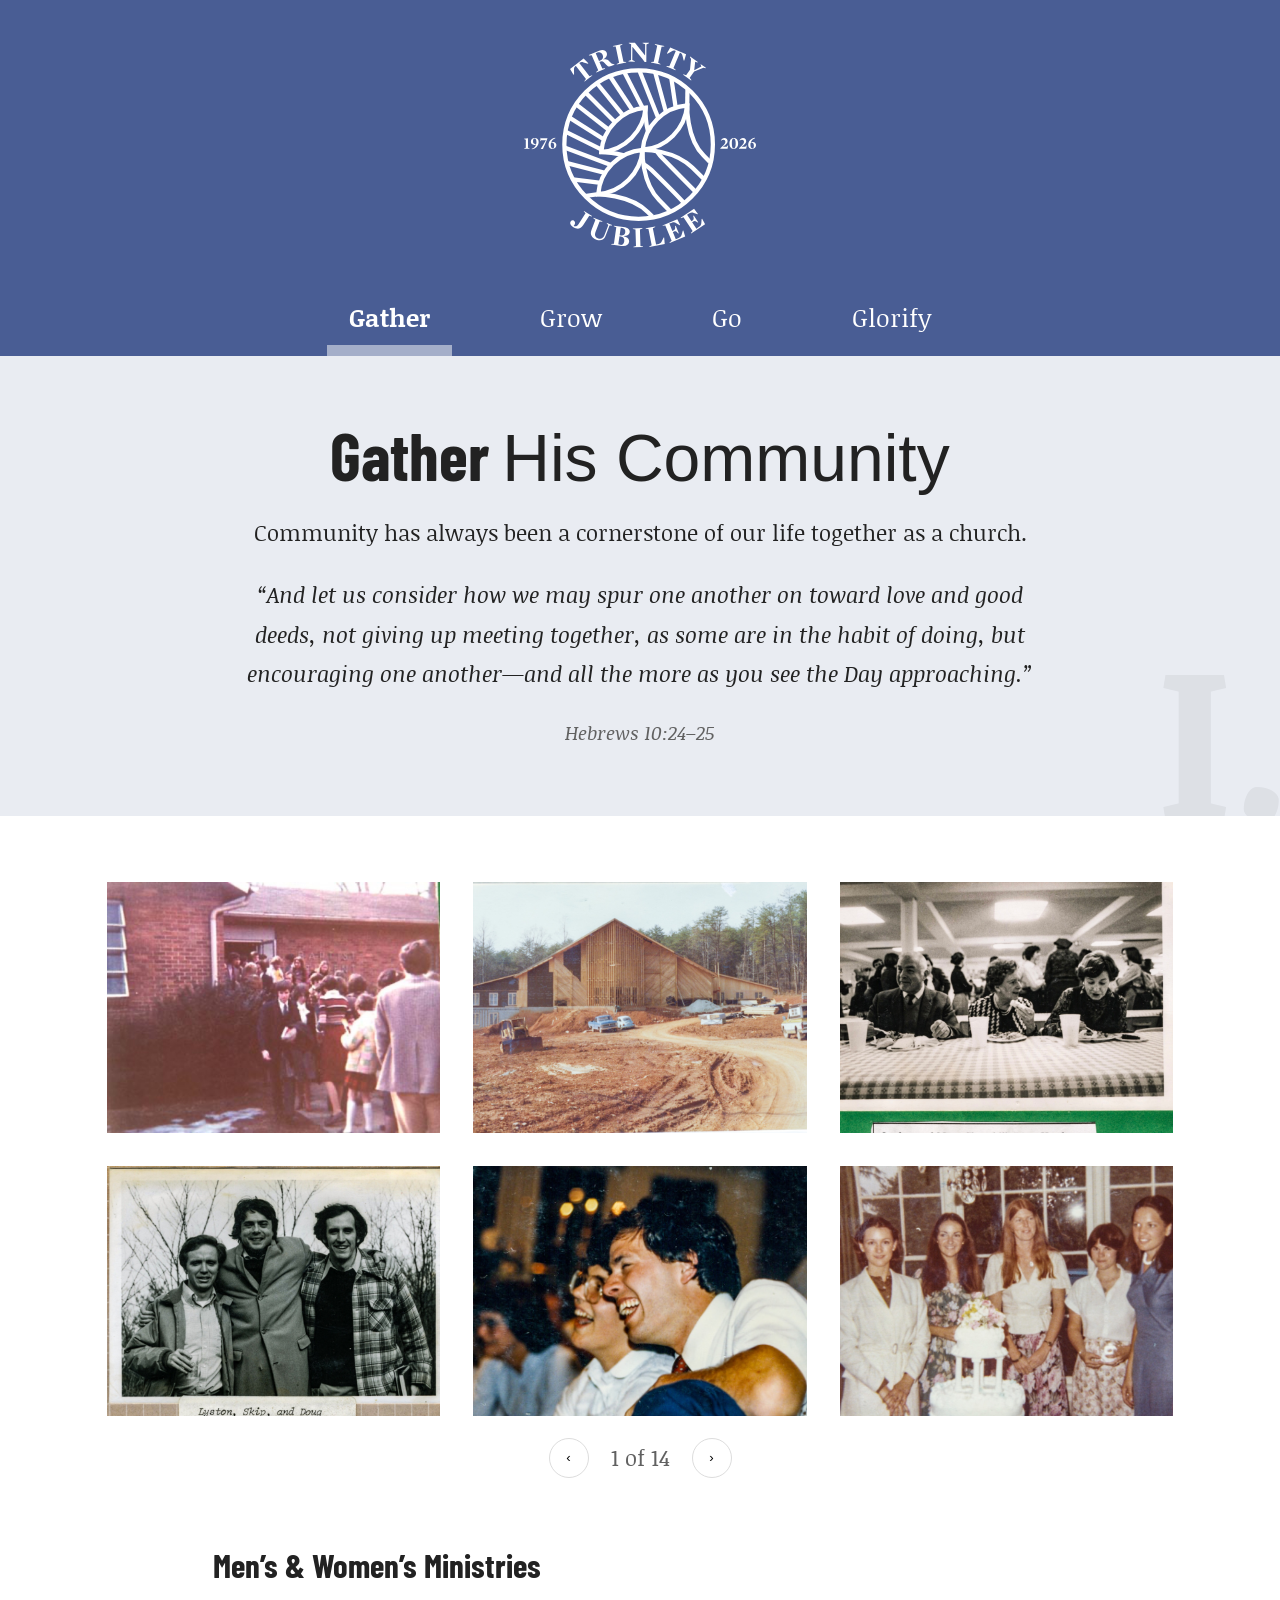
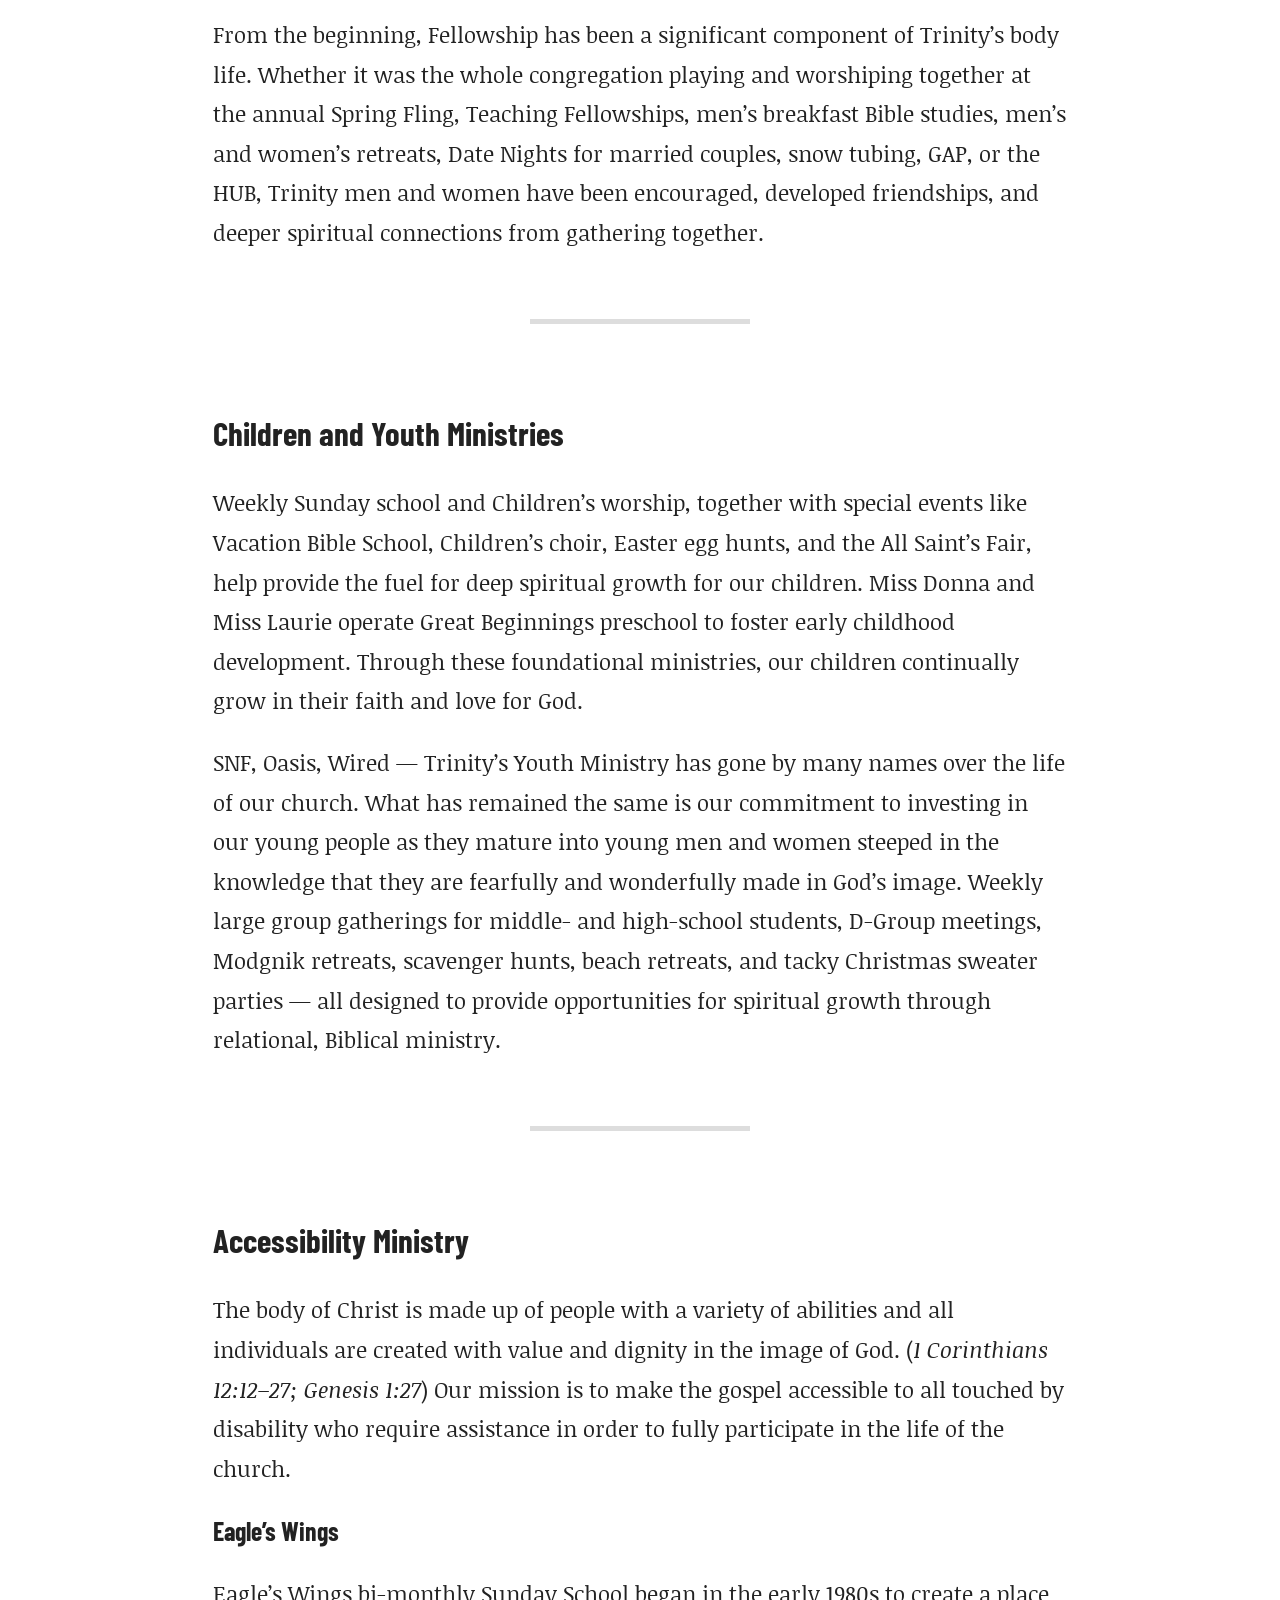
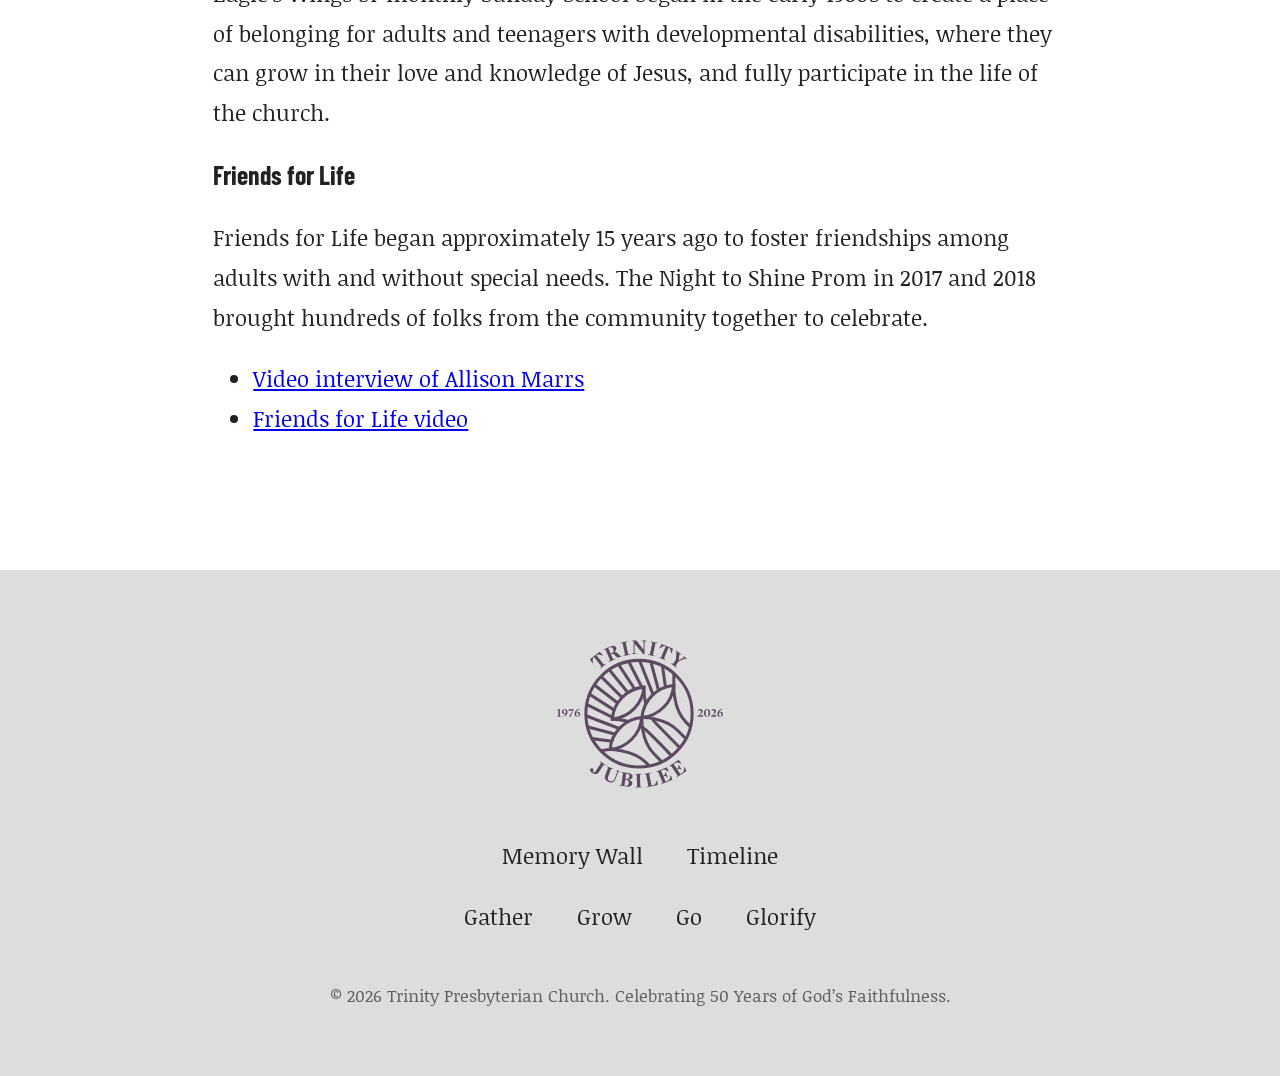
==== commit ceaeb265: "Page header refinement; gallery improvements" ====
--- a/gather.html
+++ b/gather.html
@@ -10,17 +10,35 @@
     />
     <meta property="og:type" content="website" />
     <meta property="og:site_name" content="Trinity Presbyterian Church" />
-    <meta property="og:url" content="https://trinity-cville-jubilee.github.io/gather.html" />
+    <meta
+      property="og:url"
+      content="https://jubilee.trinitycville.org/gather.html"
+    />
     <meta property="og:title" content="Gather — Trinity Presbyterian Church" />
-    <meta property="og:description" content="Gather: The Community — fellowship, children & youth ministries, and accessibility ministry at Trinity Presbyterian Church." />
-    <meta property="og:image" content="https://trinity-cville-jubilee.github.io/assets/images/og/og-image.jpg" />
+    <meta
+      property="og:description"
+      content="Gather: The Community — fellowship, children & youth ministries, and accessibility ministry at Trinity Presbyterian Church."
+    />
+    <meta
+      property="og:image"
+      content="https://jubilee.trinitycville.org/assets/images/og/og-image.jpg"
+    />
     <meta property="og:image:width" content="1200" />
     <meta property="og:image:height" content="630" />
-    <meta property="og:image:alt" content="Trinity Presbyterian Church Jubilee, 1976–2026" />
+    <meta
+      property="og:image:alt"
+      content="Trinity Presbyterian Church Jubilee, 1976–2026"
+    />
     <meta name="twitter:card" content="summary_large_image" />
     <meta name="twitter:title" content="Gather — Trinity Presbyterian Church" />
-    <meta name="twitter:description" content="Gather: The Community — fellowship, children & youth ministries, and accessibility ministry at Trinity Presbyterian Church." />
-    <meta name="twitter:image" content="https://trinity-cville-jubilee.github.io/assets/images/og/og-image.jpg" />
+    <meta
+      name="twitter:description"
+      content="Gather: The Community — fellowship, children & youth ministries, and accessibility ministry at Trinity Presbyterian Church."
+    />
+    <meta
+      name="twitter:image"
+      content="https://jubilee.trinitycville.org/assets/images/og/og-image.jpg"
+    />
     <link rel="preconnect" href="https://fonts.googleapis.com" />
     <link rel="preconnect" href="https://fonts.gstatic.com" crossorigin />
     <link
@@ -56,7 +74,22 @@
     <main>
       <header class="page-intro">
         <p class="page-eyebrow">I.</p>
-        <h1>Gather <span class="page-subtitle">The Community</span></h1>
+        <h1 class="page-title">
+          Gather <span class="page-subtitle">His Community</span>
+        </h1>
+        <p>
+          Community has always been a cornerstone of our life together as a
+          church.
+        </p>
+        <blockquote>
+          <p>
+            “And let us consider how we may spur one another on toward love and
+            good deeds, not giving up meeting together, as some are in the habit
+            of doing, but encouraging one another—and all the more as you see
+            the Day approaching.”
+          </p>
+          <footer>Hebrews 10:24–25</footer>
+        </blockquote>
       </header>
 
       <section class="photo-gallery" aria-labelledby="gather-gallery-heading">
@@ -66,72 +99,176 @@
             <figure>
               <div class="photo-frame">
                 <img
-                  src="assets/images/gather/gallery/gallery-01.jpg"
-                  alt="Trinity Presbyterian Church — Gather"
-                  loading="lazy"
-                />
-              </div>
-              <figcaption>Trinity Presbyterian Church — Gather</figcaption>
-            </figure>
-          </li>
-          <li class="photo-gallery-item">
-            <figure>
-              <div class="photo-frame">
-                <img
-                  src="assets/images/gather/gallery/gallery-02.jpg"
-                  alt="Trinity Presbyterian Church — Gather"
-                  loading="lazy"
-                />
-              </div>
-              <figcaption>Trinity Presbyterian Church — Gather</figcaption>
-            </figure>
-          </li>
-          <li class="photo-gallery-item">
-            <figure>
-              <div class="photo-frame">
-                <img
-                  src="assets/images/gather/gallery/gallery-03.jpg"
-                  alt="Trinity Presbyterian Church — Gather"
-                  loading="lazy"
-                />
-              </div>
-              <figcaption>Trinity Presbyterian Church — Gather</figcaption>
-            </figure>
-          </li>
-          <li class="photo-gallery-item">
-            <figure>
-              <div class="photo-frame">
-                <img
-                  src="assets/images/gather/gallery/gallery-04.jpg"
-                  alt="Trinity Presbyterian Church — Gather"
-                  loading="lazy"
-                />
-              </div>
-              <figcaption>Trinity Presbyterian Church — Gather</figcaption>
-            </figure>
-          </li>
-          <li class="photo-gallery-item">
-            <figure>
-              <div class="photo-frame">
-                <img
-                  src="assets/images/gather/gallery/gallery-05.jpg"
-                  alt="Trinity Presbyterian Church — Gather"
-                  loading="lazy"
-                />
-              </div>
-              <figcaption>Trinity Presbyterian Church — Gather</figcaption>
-            </figure>
-          </li>
-          <li class="photo-gallery-item">
-            <figure>
-              <div class="photo-frame">
-                <img
-                  src="assets/images/gather/gallery/gallery-06.jpg"
-                  alt="Trinity Presbyterian Church — Gather"
-                  loading="lazy"
-                />
-              </div>
-              <figcaption>Trinity Presbyterian Church — Gather</figcaption>
+                  src="assets/images/gather/gallery/1976-baptist-student-center.jpg"
+                  alt="The Baptist Student Center, site of Trinity’s first worship service 1976"
+                  loading="lazy"
+                />
+              </div>
+            </figure>
+          </li>
+          <li class="photo-gallery-item">
+            <figure>
+              <div class="photo-frame">
+                <img
+                  src="assets/images/gather/gallery/1982-new-building.jpg"
+                  alt="Trinity’s new building, 1982"
+                  loading="lazy"
+                />
+              </div>
+            </figure>
+          </li>
+          <li class="photo-gallery-item">
+            <figure>
+              <div class="photo-frame">
+                <img
+                  src="assets/images/gather/gallery/gallery-16.jpg"
+                  alt="Church Founders"
+                  loading="lazy"
+                />
+              </div>
+            </figure>
+          </li>
+          <li class="photo-gallery-item">
+            <figure>
+              <div class="photo-frame">
+                <img
+                  src="assets/images/gather/gallery/gallery-19.jpg"
+                  alt="Church Leaders w Skip Ryan"
+                  loading="lazy"
+                />
+              </div>
+            </figure>
+          </li>
+          <li class="photo-gallery-item">
+            <figure>
+              <div class="photo-frame">
+                <img
+                  src="assets/images/gather/gallery/gallery-30.jpg"
+                  alt="Mike Sharrett laughing"
+                  loading="lazy"
+                />
+              </div>
+            </figure>
+          </li>
+          <li class="photo-gallery-item">
+            <figure>
+              <div class="photo-frame">
+                <img
+                  src="assets/images/gather/gallery/gallery-21.jpg"
+                  alt="Wedding party (Jane Nolan)"
+                  loading="lazy"
+                />
+              </div>
+            </figure>
+          </li>
+          <li class="photo-gallery-item">
+            <figure>
+              <div class="photo-frame">
+                <img
+                  src="assets/images/gather/gallery/gallery-25.jpg"
+                  alt="Wedding Skip &amp; Barb Ryan"
+                  loading="lazy"
+                />
+              </div>
+            </figure>
+          </li>
+          <li class="photo-gallery-item">
+            <figure>
+              <div class="photo-frame">
+                <img
+                  src="assets/images/gather/gallery/gallery-14.jpg"
+                  alt="Church Gathering 1980s"
+                  loading="lazy"
+                />
+              </div>
+            </figure>
+          </li>
+          <li class="photo-gallery-item">
+            <figure>
+              <div class="photo-frame">
+                <img
+                  src="assets/images/gather/gallery/gallery-12.jpg"
+                  alt="Spring Fling 1979"
+                  loading="lazy"
+                />
+              </div>
+            </figure>
+          </li>
+          <li class="photo-gallery-item">
+            <figure>
+              <div class="photo-frame">
+                <img
+                  src="assets/images/gather/gallery/gallery-24.jpg"
+                  alt="Spring Fling"
+                  loading="lazy"
+                />
+              </div>
+            </figure>
+          </li>
+          <li class="photo-gallery-item">
+            <figure>
+              <div class="photo-frame">
+                <img
+                  src="assets/images/gather/gallery/gallery-27.jpg"
+                  alt="Spring Fling Barb A, Jane B, Shannon C"
+                  loading="lazy"
+                />
+              </div>
+            </figure>
+          </li>
+          <li class="photo-gallery-item">
+            <figure>
+              <div class="photo-frame">
+                <img
+                  src="assets/images/gather/gallery/gallery-29.jpg"
+                  alt="Spring Fling David Mills"
+                  loading="lazy"
+                />
+              </div>
+            </figure>
+          </li>
+          <li class="photo-gallery-item">
+            <figure>
+              <div class="photo-frame">
+                <img
+                  src="assets/images/gather/gallery/gallery-17.jpg"
+                  alt="Spring Fling"
+                  loading="lazy"
+                />
+              </div>
+            </figure>
+          </li>
+          <li class="photo-gallery-item">
+            <figure>
+              <div class="photo-frame">
+                <img
+                  src="assets/images/gather/gallery/gallery-18.jpg"
+                  alt="Spring Fling"
+                  loading="lazy"
+                />
+              </div>
+            </figure>
+          </li>
+          <li class="photo-gallery-item">
+            <figure>
+              <div class="photo-frame">
+                <img
+                  src="assets/images/gather/gallery/gallery-13.jpg"
+                  alt="Spring Fling 1979"
+                  loading="lazy"
+                />
+              </div>
+            </figure>
+          </li>
+          <li class="photo-gallery-item">
+            <figure>
+              <div class="photo-frame">
+                <img
+                  src="assets/images/gather/gallery/gallery-09.jpg"
+                  alt="Spring Fling"
+                  loading="lazy"
+                />
+              </div>
             </figure>
           </li>
           <li class="photo-gallery-item">
@@ -139,11 +276,10 @@
               <div class="photo-frame">
                 <img
                   src="assets/images/gather/gallery/gallery-07.jpg"
-                  alt="Trinity Presbyterian Church — Gather"
-                  loading="lazy"
-                />
-              </div>
-              <figcaption>Trinity Presbyterian Church — Gather</figcaption>
+                  alt="Spring Fling 1979"
+                  loading="lazy"
+                />
+              </div>
             </figure>
           </li>
           <li class="photo-gallery-item">
@@ -151,26 +287,76 @@
               <div class="photo-frame">
                 <img
                   src="assets/images/gather/gallery/gallery-08.jpg"
-                  alt="Trinity Presbyterian Church — Gather"
-                  loading="lazy"
-                />
-              </div>
-              <figcaption>Trinity Presbyterian Church — Gather</figcaption>
-            </figure>
-          </li>
-          <li class="photo-gallery-item">
-            <figure>
-              <div class="photo-frame">
-                <img
-                  src="assets/images/gather/gallery/1976-baptist-student-center.jpg"
-                  alt="The Baptist Student Center, site of Trinity’s first worship service in 1976"
-                  loading="lazy"
-                />
-              </div>
-              <figcaption>
-                The Baptist Student Center, site of Trinity’s first worship
-                service in 1976
-              </figcaption>
+                  alt="Church Picnic"
+                  loading="lazy"
+                />
+              </div>
+            </figure>
+          </li>
+          <li class="photo-gallery-item">
+            <figure>
+              <div class="photo-frame">
+                <img
+                  src="assets/images/gather/gallery/gallery-28.jpg"
+                  alt="Spring Fling Lisa Wood, Dottie Guthrie, Beth Barr"
+                  loading="lazy"
+                />
+              </div>
+            </figure>
+          </li>
+          <li class="photo-gallery-item">
+            <figure>
+              <div class="photo-frame">
+                <img
+                  src="assets/images/gather/gallery/gallery-31.jpg"
+                  alt="Communion Service @ St. Mark’s"
+                  loading="lazy"
+                />
+              </div>
+            </figure>
+          </li>
+          <li class="photo-gallery-item">
+            <figure>
+              <div class="photo-frame">
+                <img
+                  src="assets/images/gather/gallery/gallery-32.jpg"
+                  alt="Jack Jouett School church"
+                  loading="lazy"
+                />
+              </div>
+            </figure>
+          </li>
+          <li class="photo-gallery-item">
+            <figure>
+              <div class="photo-frame">
+                <img
+                  src="assets/images/gather/gallery/gallery-34.jpg"
+                  alt="Baptist Student Union 1977"
+                  loading="lazy"
+                />
+              </div>
+            </figure>
+          </li>
+          <li class="photo-gallery-item">
+            <figure>
+              <div class="photo-frame">
+                <img
+                  src="assets/images/gather/gallery/gallery-11.jpg"
+                  alt="Church Work Day, Ed Feldman"
+                  loading="lazy"
+                />
+              </div>
+            </figure>
+          </li>
+          <li class="photo-gallery-item">
+            <figure>
+              <div class="photo-frame">
+                <img
+                  src="assets/images/gather/gallery/gallery-26.jpg"
+                  alt="Church Picnic"
+                  loading="lazy"
+                />
+              </div>
             </figure>
           </li>
           <li class="photo-gallery-item">
@@ -182,7 +368,6 @@
                   loading="lazy"
                 />
               </div>
-              <figcaption>Night to Shine</figcaption>
             </figure>
           </li>
           <li class="photo-gallery-item">
@@ -190,11 +375,593 @@
               <div class="photo-frame">
                 <img
                   src="assets/images/gather/gallery/night-to-shine-02.jpg"
-                  alt="Night to Shine, group photo"
-                  loading="lazy"
-                />
-              </div>
-              <figcaption>Night to Shine, group photo</figcaption>
+                  alt="Night to Shine"
+                  loading="lazy"
+                />
+              </div>
+            </figure>
+          </li>
+          <li class="photo-gallery-item">
+            <figure>
+              <div class="photo-frame">
+                <img
+                  src="assets/images/gather/gallery/gallery-22.jpg"
+                  alt="Children’s Christmas Pageant 1980s"
+                  loading="lazy"
+                />
+              </div>
+            </figure>
+          </li>
+          <li class="photo-gallery-item">
+            <figure>
+              <div class="photo-frame">
+                <img
+                  src="assets/images/gather/gallery/gallery-23.jpg"
+                  alt="Children’s Christmas Pageant 1980s"
+                  loading="lazy"
+                />
+              </div>
+            </figure>
+          </li>
+          <li class="photo-gallery-item">
+            <figure>
+              <div class="photo-frame">
+                <img
+                  src="assets/images/gather/gallery/gallery-20.jpg"
+                  alt="Early Women’s Retreat"
+                  loading="lazy"
+                />
+              </div>
+            </figure>
+          </li>
+          <li class="photo-gallery-item">
+            <figure>
+              <div class="photo-frame">
+                <img
+                  src="assets/images/gather/gallery/gallery-33.jpg"
+                  alt="Womens Retreat 1990s"
+                  loading="lazy"
+                />
+              </div>
+            </figure>
+          </li>
+          <li class="photo-gallery-item">
+            <figure>
+              <div class="photo-frame">
+                <img
+                  src="assets/images/gather/gallery/gallery-35.jpg"
+                  alt="Spring Fling Michael Guthrie"
+                  loading="lazy"
+                />
+              </div>
+            </figure>
+          </li>
+          <li class="photo-gallery-item">
+            <figure>
+              <div class="photo-frame">
+                <img
+                  src="assets/images/gather/gallery/gallery-36.jpg"
+                  alt="Spring Fling"
+                  loading="lazy"
+                />
+              </div>
+            </figure>
+          </li>
+          <li class="photo-gallery-item">
+            <figure>
+              <div class="photo-frame">
+                <img
+                  src="assets/images/gather/gallery/gallery-37.jpg"
+                  alt="Women’s Retreat Eleanor Mills, Diane Gilliam, Lisa Wood, Ellen Turner"
+                  loading="lazy"
+                />
+              </div>
+            </figure>
+          </li>
+          <li class="photo-gallery-item">
+            <figure>
+              <div class="photo-frame">
+                <img
+                  src="assets/images/gather/gallery/gallery-06.jpg"
+                  alt="Women’s Retreat 1992"
+                  loading="lazy"
+                />
+              </div>
+            </figure>
+          </li>
+          <li class="photo-gallery-item">
+            <figure>
+              <div class="photo-frame">
+                <img
+                  src="assets/images/gather/gallery/gallery-38.jpg"
+                  alt="Pastor Skit with Carol McCormick"
+                  loading="lazy"
+                />
+              </div>
+            </figure>
+          </li>
+          <li class="photo-gallery-item">
+            <figure>
+              <div class="photo-frame">
+                <img
+                  src="assets/images/gather/gallery/gallery-39.jpg"
+                  alt="Women’s Retreat Brenda Cox, Lisa McNerney"
+                  loading="lazy"
+                />
+              </div>
+            </figure>
+          </li>
+          <li class="photo-gallery-item">
+            <figure>
+              <div class="photo-frame">
+                <img
+                  src="assets/images/gather/gallery/gallery-40.jpg"
+                  alt="Elders praying 1980s"
+                  loading="lazy"
+                />
+              </div>
+            </figure>
+          </li>
+          <li class="photo-gallery-item">
+            <figure>
+              <div class="photo-frame">
+                <img
+                  src="assets/images/gather/gallery/gallery-41.jpg"
+                  alt="Reception 1980s Beth Dixon"
+                  loading="lazy"
+                />
+              </div>
+            </figure>
+          </li>
+          <li class="photo-gallery-item">
+            <figure>
+              <div class="photo-frame">
+                <img
+                  src="assets/images/gather/gallery/gallery-43.jpg"
+                  alt="All Saints Fair 1990s"
+                  loading="lazy"
+                />
+              </div>
+            </figure>
+          </li>
+          <li class="photo-gallery-item">
+            <figure>
+              <div class="photo-frame">
+                <img
+                  src="assets/images/gather/gallery/gallery-01.jpg"
+                  alt="International Thanksgiving Dinner"
+                  loading="lazy"
+                />
+              </div>
+            </figure>
+          </li>
+          <li class="photo-gallery-item">
+            <figure>
+              <div class="photo-frame">
+                <img
+                  src="assets/images/gather/gallery/gallery-02.jpg"
+                  alt="International Thanksgiving Dinner"
+                  loading="lazy"
+                />
+              </div>
+            </figure>
+          </li>
+          <li class="photo-gallery-item">
+            <figure>
+              <div class="photo-frame">
+                <img
+                  src="assets/images/gather/gallery/gallery-03.jpg"
+                  alt="International Thanksgiving Dinner"
+                  loading="lazy"
+                />
+              </div>
+            </figure>
+          </li>
+          <li class="photo-gallery-item">
+            <figure>
+              <div class="photo-frame">
+                <img
+                  src="assets/images/gather/gallery/gallery-04.jpg"
+                  alt="International Thanksgiving Dinner"
+                  loading="lazy"
+                />
+              </div>
+            </figure>
+          </li>
+          <li class="photo-gallery-item">
+            <figure>
+              <div class="photo-frame">
+                <img
+                  src="assets/images/gather/gallery/gallery-05.jpg"
+                  alt="International Thanksgiving Dinner"
+                  loading="lazy"
+                />
+              </div>
+            </figure>
+          </li>
+          <li class="photo-gallery-item">
+            <figure>
+              <div class="photo-frame">
+                <img
+                  src="assets/images/gather/gallery/international-thanksgiving.jpg"
+                  alt="International Thanksgiving Dinner"
+                  loading="lazy"
+                />
+              </div>
+            </figure>
+          </li>
+          <li class="photo-gallery-item">
+            <figure>
+              <div class="photo-frame">
+                <img
+                  src="assets/images/gather/gallery/gallery-42.jpg"
+                  alt="Youth"
+                  loading="lazy"
+                />
+              </div>
+            </figure>
+          </li>
+          <li class="photo-gallery-item">
+            <figure>
+              <div class="photo-frame">
+                <img
+                  src="assets/images/gather/gallery/gallery-45.jpg"
+                  alt="Pastor Skit Charlie Drew"
+                  loading="lazy"
+                />
+              </div>
+            </figure>
+          </li>
+          <li class="photo-gallery-item">
+            <figure>
+              <div class="photo-frame">
+                <img
+                  src="assets/images/gather/gallery/gallery-46.jpg"
+                  alt="Women’s Retreat 1990s Elyse Ashley &amp; Helen Holbrook"
+                  loading="lazy"
+                />
+              </div>
+            </figure>
+          </li>
+          <li class="photo-gallery-item">
+            <figure>
+              <div class="photo-frame">
+                <img
+                  src="assets/images/gather/gallery/gallery-47.jpg"
+                  alt="Pastor Skit Carol McCormick Going Away Gathering"
+                  loading="lazy"
+                />
+              </div>
+            </figure>
+          </li>
+          <li class="photo-gallery-item">
+            <figure>
+              <div class="photo-frame">
+                <img
+                  src="assets/images/gather/gallery/skip-ryan-first-service.jpg"
+                  alt="Founding Pastor Skip Ryan"
+                  loading="lazy"
+                />
+              </div>
+            </figure>
+          </li>
+          <li class="photo-gallery-item">
+            <figure>
+              <div class="photo-frame">
+                <img
+                  src="assets/images/gather/gallery/archive-1989-17.jpg"
+                  alt="Men’s Retreat 1989"
+                  loading="lazy"
+                />
+              </div>
+            </figure>
+          </li>
+          <li class="photo-gallery-item">
+            <figure>
+              <div class="photo-frame">
+                <img
+                  src="assets/images/gather/gallery/archive-1989-18.jpg"
+                  alt="Men’s Retreat 1989 Craig Wood"
+                  loading="lazy"
+                />
+              </div>
+            </figure>
+          </li>
+          <li class="photo-gallery-item">
+            <figure>
+              <div class="photo-frame">
+                <img
+                  src="assets/images/gather/gallery/vbs-2013-01.jpg"
+                  alt="Vacation Bible School 2010"
+                  loading="lazy"
+                />
+              </div>
+            </figure>
+          </li>
+          <li class="photo-gallery-item">
+            <figure>
+              <div class="photo-frame">
+                <img
+                  src="assets/images/gather/gallery/vbs-2013-02.jpg"
+                  alt="Vacation Bible School 2010"
+                  loading="lazy"
+                />
+              </div>
+            </figure>
+          </li>
+          <li class="photo-gallery-item">
+            <figure>
+              <div class="photo-frame">
+                <img
+                  src="assets/images/gather/gallery/vbs-2013-03.jpg"
+                  alt="Vacation Bible School 2010"
+                  loading="lazy"
+                />
+              </div>
+            </figure>
+          </li>
+          <li class="photo-gallery-item">
+            <figure>
+              <div class="photo-frame">
+                <img
+                  src="assets/images/gather/gallery/vbs-2013-04.jpg"
+                  alt="Vacation Bible School 2010"
+                  loading="lazy"
+                />
+              </div>
+            </figure>
+          </li>
+          <li class="photo-gallery-item">
+            <figure>
+              <div class="photo-frame">
+                <img
+                  src="assets/images/gather/gallery/gallery-51.jpg"
+                  alt="Women’s Retreat 1998"
+                  loading="lazy"
+                />
+              </div>
+            </figure>
+          </li>
+          <li class="photo-gallery-item">
+            <figure>
+              <div class="photo-frame">
+                <img
+                  src="assets/images/gather/gallery/gallery-52.jpg"
+                  alt="Women’s Retreat 1998"
+                  loading="lazy"
+                />
+              </div>
+            </figure>
+          </li>
+          <li class="photo-gallery-item">
+            <figure>
+              <div class="photo-frame">
+                <img
+                  src="assets/images/gather/gallery/gallery-55.jpg"
+                  alt="Women’s Retreat 1998"
+                  loading="lazy"
+                />
+              </div>
+            </figure>
+          </li>
+          <li class="photo-gallery-item">
+            <figure>
+              <div class="photo-frame">
+                <img
+                  src="assets/images/gather/gallery/vbs-pottery-tent.jpg"
+                  alt="Vacation Bible School pottery tent with Amy Piedra"
+                  loading="lazy"
+                />
+              </div>
+            </figure>
+          </li>
+          <li class="photo-gallery-item">
+            <figure>
+              <div class="photo-frame">
+                <img
+                  src="assets/images/gather/gallery/vbs-craft-tent.jpg"
+                  alt="Vacation Bible School craft tent"
+                  loading="lazy"
+                />
+              </div>
+            </figure>
+          </li>
+          <li class="photo-gallery-item">
+            <figure>
+              <div class="photo-frame">
+                <img
+                  src="assets/images/gather/gallery/vbs-2017.jpg"
+                  alt="Vacation Bible School Marketplace 2017"
+                  loading="lazy"
+                />
+              </div>
+            </figure>
+          </li>
+          <li class="photo-gallery-item">
+            <figure>
+              <div class="photo-frame">
+                <img
+                  src="assets/images/gather/gallery/gallery-48.jpg"
+                  alt="Children’s Choir 2019"
+                  loading="lazy"
+                />
+              </div>
+            </figure>
+          </li>
+          <li class="photo-gallery-item">
+            <figure>
+              <div class="photo-frame">
+                <img
+                  src="assets/images/gather/gallery/gallery-49.jpg"
+                  alt="Children’s Choir 2019"
+                  loading="lazy"
+                />
+              </div>
+            </figure>
+          </li>
+          <li class="photo-gallery-item">
+            <figure>
+              <div class="photo-frame">
+                <img
+                  src="assets/images/gather/gallery/gallery-50.jpg"
+                  alt="Advent Wreath Event Alex Piedra"
+                  loading="lazy"
+                />
+              </div>
+            </figure>
+          </li>
+          <li class="photo-gallery-item">
+            <figure>
+              <div class="photo-frame">
+                <img
+                  src="assets/images/gather/gallery/mens-retreat-2023-07.jpg"
+                  alt="Men’s Retreat 2023"
+                  loading="lazy"
+                />
+              </div>
+            </figure>
+          </li>
+          <li class="photo-gallery-item">
+            <figure>
+              <div class="photo-frame">
+                <img
+                  src="assets/images/gather/gallery/mens-retreat-2023-01.jpg"
+                  alt="Men’s Retreat 2023"
+                  loading="lazy"
+                />
+              </div>
+            </figure>
+          </li>
+          <li class="photo-gallery-item">
+            <figure>
+              <div class="photo-frame">
+                <img
+                  src="assets/images/gather/gallery/mens-retreat-2023-02.jpg"
+                  alt="Men’s Retreat 2023"
+                  loading="lazy"
+                />
+              </div>
+            </figure>
+          </li>
+          <li class="photo-gallery-item">
+            <figure>
+              <div class="photo-frame">
+                <img
+                  src="assets/images/gather/gallery/mens-retreat-2023-06.jpg"
+                  alt="Men’s Retreat 2023"
+                  loading="lazy"
+                />
+              </div>
+            </figure>
+          </li>
+          <li class="photo-gallery-item">
+            <figure>
+              <div class="photo-frame">
+                <img
+                  src="assets/images/gather/gallery/easter-egg-hunt-2024-03.jpg"
+                  alt="Children Easter Egg Hunt 2024 - Nelson, Colquitt"
+                  loading="lazy"
+                />
+              </div>
+            </figure>
+          </li>
+          <li class="photo-gallery-item">
+            <figure>
+              <div class="photo-frame">
+                <img
+                  src="assets/images/gather/gallery/easter-egg-hunt-2024-02.jpg"
+                  alt="Children Easter Egg Hunt 2024 - Chorey"
+                  loading="lazy"
+                />
+              </div>
+            </figure>
+          </li>
+          <li class="photo-gallery-item">
+            <figure>
+              <div class="photo-frame">
+                <img
+                  src="assets/images/gather/gallery/easter-egg-hunt-2024-01.jpg"
+                  alt="Easter Egg Hunt 2024"
+                  loading="lazy"
+                />
+              </div>
+            </figure>
+          </li>
+          <li class="photo-gallery-item">
+            <figure>
+              <div class="photo-frame">
+                <img
+                  src="assets/images/gather/gallery/easter-egg-hunt-2024-05.jpg"
+                  alt="Easter Egg Hunt 2024 - Quandt"
+                  loading="lazy"
+                />
+              </div>
+            </figure>
+          </li>
+          <li class="photo-gallery-item">
+            <figure>
+              <div class="photo-frame">
+                <img
+                  src="assets/images/gather/gallery/easter-egg-hunt-2024-04.jpg"
+                  alt="Easter Egg Hunt 2024 - Mills"
+                  loading="lazy"
+                />
+              </div>
+            </figure>
+          </li>
+          <li class="photo-gallery-item">
+            <figure>
+              <div class="photo-frame">
+                <img
+                  src="assets/images/gather/gallery/mens-retreat-2023-05.jpg"
+                  alt="Men’s Retreat 2023"
+                  loading="lazy"
+                />
+              </div>
+            </figure>
+          </li>
+          <li class="photo-gallery-item">
+            <figure>
+              <div class="photo-frame">
+                <img
+                  src="assets/images/gather/gallery/mens-retreat-2023-04.jpg"
+                  alt="Men’s Retreat 2023"
+                  loading="lazy"
+                />
+              </div>
+            </figure>
+          </li>
+          <li class="photo-gallery-item">
+            <figure>
+              <div class="photo-frame">
+                <img
+                  src="assets/images/gather/gallery/mens-retreat-2023-03.jpg"
+                  alt="Men’s Retreat 2023"
+                  loading="lazy"
+                />
+              </div>
+            </figure>
+          </li>
+          <li class="photo-gallery-item">
+            <figure>
+              <div class="photo-frame">
+                <img
+                  src="assets/images/gather/gallery/gallery-56.jpg"
+                  alt="Women’s Retreat 1990s"
+                  loading="lazy"
+                />
+              </div>
+            </figure>
+          </li>
+          <li class="photo-gallery-item">
+            <figure>
+              <div class="photo-frame">
+                <img
+                  src="assets/images/gather/gallery/gallery-10.jpg"
+                  alt="Trinity Elders Frank Berry, Bill Porter, Mark King"
+                  loading="lazy"
+                />
+              </div>
             </figure>
           </li>
           <li class="photo-gallery-item">
@@ -206,877 +973,6 @@
                   loading="lazy"
                 />
               </div>
-              <figcaption>Women’s Council</figcaption>
-            </figure>
-          </li>
-          <li class="photo-gallery-item">
-            <figure>
-              <div class="photo-frame">
-                <img
-                  src="assets/images/gather/gallery/gallery-09.jpg"
-                  alt="Trinity Presbyterian Church — Gather"
-                  loading="lazy"
-                />
-              </div>
-              <figcaption>Trinity Presbyterian Church — Gather</figcaption>
-            </figure>
-          </li>
-          <li class="photo-gallery-item">
-            <figure>
-              <div class="photo-frame">
-                <img
-                  src="assets/images/gather/gallery/gallery-10.jpg"
-                  alt="Trinity Presbyterian Church — Gather"
-                  loading="lazy"
-                />
-              </div>
-              <figcaption>Trinity Presbyterian Church — Gather</figcaption>
-            </figure>
-          </li>
-          <li class="photo-gallery-item">
-            <figure>
-              <div class="photo-frame">
-                <img
-                  src="assets/images/gather/gallery/1982-new-building.jpg"
-                  alt="Trinity’s new building, 1982"
-                  loading="lazy"
-                />
-              </div>
-              <figcaption>Trinity’s new building, 1982</figcaption>
-            </figure>
-          </li>
-          <li class="photo-gallery-item">
-            <figure>
-              <div class="photo-frame">
-                <img
-                  src="assets/images/gather/gallery/gallery-11.jpg"
-                  alt="Trinity Presbyterian Church — Gather"
-                  loading="lazy"
-                />
-              </div>
-              <figcaption>Trinity Presbyterian Church — Gather</figcaption>
-            </figure>
-          </li>
-          <li class="photo-gallery-item">
-            <figure>
-              <div class="photo-frame">
-                <img
-                  src="assets/images/gather/gallery/gallery-12.jpg"
-                  alt="Trinity Presbyterian Church — Gather"
-                  loading="lazy"
-                />
-              </div>
-              <figcaption>Trinity Presbyterian Church — Gather</figcaption>
-            </figure>
-          </li>
-          <li class="photo-gallery-item">
-            <figure>
-              <div class="photo-frame">
-                <img
-                  src="assets/images/gather/gallery/gallery-13.jpg"
-                  alt="Trinity Presbyterian Church — Gather"
-                  loading="lazy"
-                />
-              </div>
-              <figcaption>Trinity Presbyterian Church — Gather</figcaption>
-            </figure>
-          </li>
-          <li class="photo-gallery-item">
-            <figure>
-              <div class="photo-frame">
-                <img
-                  src="assets/images/gather/gallery/gallery-14.jpg"
-                  alt="Trinity Presbyterian Church — Gather"
-                  loading="lazy"
-                />
-              </div>
-              <figcaption>Trinity Presbyterian Church — Gather</figcaption>
-            </figure>
-          </li>
-          <li class="photo-gallery-item">
-            <figure>
-              <div class="photo-frame">
-                <img
-                  src="assets/images/gather/gallery/gallery-15.jpg"
-                  alt="Trinity Presbyterian Church — Gather"
-                  loading="lazy"
-                />
-              </div>
-              <figcaption>Trinity Presbyterian Church — Gather</figcaption>
-            </figure>
-          </li>
-          <li class="photo-gallery-item">
-            <figure>
-              <div class="photo-frame">
-                <img
-                  src="assets/images/gather/gallery/gallery-16.jpg"
-                  alt="Trinity Presbyterian Church — Gather"
-                  loading="lazy"
-                />
-              </div>
-              <figcaption>Trinity Presbyterian Church — Gather</figcaption>
-            </figure>
-          </li>
-          <li class="photo-gallery-item">
-            <figure>
-              <div class="photo-frame">
-                <img
-                  src="assets/images/gather/gallery/gallery-17.jpg"
-                  alt="Trinity Presbyterian Church — Gather"
-                  loading="lazy"
-                />
-              </div>
-              <figcaption>Trinity Presbyterian Church — Gather</figcaption>
-            </figure>
-          </li>
-          <li class="photo-gallery-item">
-            <figure>
-              <div class="photo-frame">
-                <img
-                  src="assets/images/gather/gallery/gallery-18.jpg"
-                  alt="Trinity Presbyterian Church — Gather"
-                  loading="lazy"
-                />
-              </div>
-              <figcaption>Trinity Presbyterian Church — Gather</figcaption>
-            </figure>
-          </li>
-          <li class="photo-gallery-item">
-            <figure>
-              <div class="photo-frame">
-                <img
-                  src="assets/images/gather/gallery/gallery-19.jpg"
-                  alt="Trinity Presbyterian Church — Gather"
-                  loading="lazy"
-                />
-              </div>
-              <figcaption>Trinity Presbyterian Church — Gather</figcaption>
-            </figure>
-          </li>
-          <li class="photo-gallery-item">
-            <figure>
-              <div class="photo-frame">
-                <img
-                  src="assets/images/gather/gallery/gallery-20.jpg"
-                  alt="Trinity Presbyterian Church — Gather"
-                  loading="lazy"
-                />
-              </div>
-              <figcaption>Trinity Presbyterian Church — Gather</figcaption>
-            </figure>
-          </li>
-          <li class="photo-gallery-item">
-            <figure>
-              <div class="photo-frame">
-                <img
-                  src="assets/images/gather/gallery/gallery-21.jpg"
-                  alt="Trinity Presbyterian Church — Gather"
-                  loading="lazy"
-                />
-              </div>
-              <figcaption>Trinity Presbyterian Church — Gather</figcaption>
-            </figure>
-          </li>
-          <li class="photo-gallery-item">
-            <figure>
-              <div class="photo-frame">
-                <img
-                  src="assets/images/gather/gallery/gallery-22.jpg"
-                  alt="Trinity Presbyterian Church — Gather"
-                  loading="lazy"
-                />
-              </div>
-              <figcaption>Trinity Presbyterian Church — Gather</figcaption>
-            </figure>
-          </li>
-          <li class="photo-gallery-item">
-            <figure>
-              <div class="photo-frame">
-                <img
-                  src="assets/images/gather/gallery/gallery-23.jpg"
-                  alt="Trinity Presbyterian Church — Gather"
-                  loading="lazy"
-                />
-              </div>
-              <figcaption>Trinity Presbyterian Church — Gather</figcaption>
-            </figure>
-          </li>
-          <li class="photo-gallery-item">
-            <figure>
-              <div class="photo-frame">
-                <img
-                  src="assets/images/gather/gallery/gallery-24.jpg"
-                  alt="Trinity Presbyterian Church — Gather"
-                  loading="lazy"
-                />
-              </div>
-              <figcaption>Trinity Presbyterian Church — Gather</figcaption>
-            </figure>
-          </li>
-          <li class="photo-gallery-item">
-            <figure>
-              <div class="photo-frame">
-                <img
-                  src="assets/images/gather/gallery/gallery-25.jpg"
-                  alt="Trinity Presbyterian Church — Gather"
-                  loading="lazy"
-                />
-              </div>
-              <figcaption>Trinity Presbyterian Church — Gather</figcaption>
-            </figure>
-          </li>
-          <li class="photo-gallery-item">
-            <figure>
-              <div class="photo-frame">
-                <img
-                  src="assets/images/gather/gallery/gallery-26.jpg"
-                  alt="Trinity Presbyterian Church — Gather"
-                  loading="lazy"
-                />
-              </div>
-              <figcaption>Trinity Presbyterian Church — Gather</figcaption>
-            </figure>
-          </li>
-          <li class="photo-gallery-item">
-            <figure>
-              <div class="photo-frame">
-                <img
-                  src="assets/images/gather/gallery/gallery-27.jpg"
-                  alt="Trinity Presbyterian Church — Gather"
-                  loading="lazy"
-                />
-              </div>
-              <figcaption>Trinity Presbyterian Church — Gather</figcaption>
-            </figure>
-          </li>
-          <li class="photo-gallery-item">
-            <figure>
-              <div class="photo-frame">
-                <img
-                  src="assets/images/gather/gallery/gallery-28.jpg"
-                  alt="Trinity Presbyterian Church — Gather"
-                  loading="lazy"
-                />
-              </div>
-              <figcaption>Trinity Presbyterian Church — Gather</figcaption>
-            </figure>
-          </li>
-          <li class="photo-gallery-item">
-            <figure>
-              <div class="photo-frame">
-                <img
-                  src="assets/images/gather/gallery/gallery-29.jpg"
-                  alt="Trinity Presbyterian Church — Gather"
-                  loading="lazy"
-                />
-              </div>
-              <figcaption>Trinity Presbyterian Church — Gather</figcaption>
-            </figure>
-          </li>
-          <li class="photo-gallery-item">
-            <figure>
-              <div class="photo-frame">
-                <img
-                  src="assets/images/gather/gallery/gallery-30.jpg"
-                  alt="Trinity Presbyterian Church — Gather"
-                  loading="lazy"
-                />
-              </div>
-              <figcaption>Trinity Presbyterian Church — Gather</figcaption>
-            </figure>
-          </li>
-          <li class="photo-gallery-item">
-            <figure>
-              <div class="photo-frame">
-                <img
-                  src="assets/images/gather/gallery/gallery-31.jpg"
-                  alt="Trinity Presbyterian Church — Gather"
-                  loading="lazy"
-                />
-              </div>
-              <figcaption>Trinity Presbyterian Church — Gather</figcaption>
-            </figure>
-          </li>
-          <li class="photo-gallery-item">
-            <figure>
-              <div class="photo-frame">
-                <img
-                  src="assets/images/gather/gallery/gallery-32.jpg"
-                  alt="Trinity Presbyterian Church — Gather"
-                  loading="lazy"
-                />
-              </div>
-              <figcaption>Trinity Presbyterian Church — Gather</figcaption>
-            </figure>
-          </li>
-          <li class="photo-gallery-item">
-            <figure>
-              <div class="photo-frame">
-                <img
-                  src="assets/images/gather/gallery/gallery-33.jpg"
-                  alt="Trinity Presbyterian Church — Gather"
-                  loading="lazy"
-                />
-              </div>
-              <figcaption>Trinity Presbyterian Church — Gather</figcaption>
-            </figure>
-          </li>
-          <li class="photo-gallery-item">
-            <figure>
-              <div class="photo-frame">
-                <img
-                  src="assets/images/gather/gallery/gallery-34.jpg"
-                  alt="Trinity Presbyterian Church — Gather"
-                  loading="lazy"
-                />
-              </div>
-              <figcaption>Trinity Presbyterian Church — Gather</figcaption>
-            </figure>
-          </li>
-          <li class="photo-gallery-item">
-            <figure>
-              <div class="photo-frame">
-                <img
-                  src="assets/images/gather/gallery/gallery-35.jpg"
-                  alt="Trinity Presbyterian Church — Gather"
-                  loading="lazy"
-                />
-              </div>
-              <figcaption>Trinity Presbyterian Church — Gather</figcaption>
-            </figure>
-          </li>
-          <li class="photo-gallery-item">
-            <figure>
-              <div class="photo-frame">
-                <img
-                  src="assets/images/gather/gallery/gallery-36.jpg"
-                  alt="Trinity Presbyterian Church — Gather"
-                  loading="lazy"
-                />
-              </div>
-              <figcaption>Trinity Presbyterian Church — Gather</figcaption>
-            </figure>
-          </li>
-          <li class="photo-gallery-item">
-            <figure>
-              <div class="photo-frame">
-                <img
-                  src="assets/images/gather/gallery/gallery-37.jpg"
-                  alt="Trinity Presbyterian Church — Gather"
-                  loading="lazy"
-                />
-              </div>
-              <figcaption>Trinity Presbyterian Church — Gather</figcaption>
-            </figure>
-          </li>
-          <li class="photo-gallery-item">
-            <figure>
-              <div class="photo-frame">
-                <img
-                  src="assets/images/gather/gallery/gallery-38.jpg"
-                  alt="Trinity Presbyterian Church — Gather"
-                  loading="lazy"
-                />
-              </div>
-              <figcaption>Trinity Presbyterian Church — Gather</figcaption>
-            </figure>
-          </li>
-          <li class="photo-gallery-item">
-            <figure>
-              <div class="photo-frame">
-                <img
-                  src="assets/images/gather/gallery/gallery-39.jpg"
-                  alt="Trinity Presbyterian Church — Gather"
-                  loading="lazy"
-                />
-              </div>
-              <figcaption>Trinity Presbyterian Church — Gather</figcaption>
-            </figure>
-          </li>
-          <li class="photo-gallery-item">
-            <figure>
-              <div class="photo-frame">
-                <img
-                  src="assets/images/gather/gallery/gallery-40.jpg"
-                  alt="Trinity Presbyterian Church — Gather"
-                  loading="lazy"
-                />
-              </div>
-              <figcaption>Trinity Presbyterian Church — Gather</figcaption>
-            </figure>
-          </li>
-          <li class="photo-gallery-item">
-            <figure>
-              <div class="photo-frame">
-                <img
-                  src="assets/images/gather/gallery/gallery-41.jpg"
-                  alt="Trinity Presbyterian Church — Gather"
-                  loading="lazy"
-                />
-              </div>
-              <figcaption>Trinity Presbyterian Church — Gather</figcaption>
-            </figure>
-          </li>
-          <li class="photo-gallery-item">
-            <figure>
-              <div class="photo-frame">
-                <img
-                  src="assets/images/gather/gallery/gallery-42.jpg"
-                  alt="Trinity Presbyterian Church — Gather"
-                  loading="lazy"
-                />
-              </div>
-              <figcaption>Trinity Presbyterian Church — Gather</figcaption>
-            </figure>
-          </li>
-          <li class="photo-gallery-item">
-            <figure>
-              <div class="photo-frame">
-                <img
-                  src="assets/images/gather/gallery/easter-egg-hunt-2024-03.jpg"
-                  alt="Easter Egg Hunt, 2024"
-                  loading="lazy"
-                />
-              </div>
-              <figcaption>Easter Egg Hunt, 2024</figcaption>
-            </figure>
-          </li>
-          <li class="photo-gallery-item">
-            <figure>
-              <div class="photo-frame">
-                <img
-                  src="assets/images/gather/gallery/easter-egg-hunt-2024-02.jpg"
-                  alt="Easter Egg Hunt, 2024"
-                  loading="lazy"
-                />
-              </div>
-              <figcaption>Easter Egg Hunt, 2024</figcaption>
-            </figure>
-          </li>
-          <li class="photo-gallery-item">
-            <figure>
-              <div class="photo-frame">
-                <img
-                  src="assets/images/gather/gallery/easter-egg-hunt-2024-01.jpg"
-                  alt="Easter Egg Hunt, 2024"
-                  loading="lazy"
-                />
-              </div>
-              <figcaption>Easter Egg Hunt, 2024</figcaption>
-            </figure>
-          </li>
-          <li class="photo-gallery-item">
-            <figure>
-              <div class="photo-frame">
-                <img
-                  src="assets/images/gather/gallery/easter-egg-hunt-2024-05.jpg"
-                  alt="Easter Egg Hunt, 2024"
-                  loading="lazy"
-                />
-              </div>
-              <figcaption>Easter Egg Hunt, 2024</figcaption>
-            </figure>
-          </li>
-          <li class="photo-gallery-item">
-            <figure>
-              <div class="photo-frame">
-                <img
-                  src="assets/images/gather/gallery/easter-egg-hunt-2024-04.jpg"
-                  alt="Easter Egg Hunt, 2024"
-                  loading="lazy"
-                />
-              </div>
-              <figcaption>Easter Egg Hunt, 2024</figcaption>
-            </figure>
-          </li>
-          <li class="photo-gallery-item">
-            <figure>
-              <div class="photo-frame">
-                <img
-                  src="assets/images/gather/gallery/gallery-43.jpg"
-                  alt="Trinity Presbyterian Church — Gather"
-                  loading="lazy"
-                />
-              </div>
-              <figcaption>Trinity Presbyterian Church — Gather</figcaption>
-            </figure>
-          </li>
-          <li class="photo-gallery-item">
-            <figure>
-              <div class="photo-frame">
-                <img
-                  src="assets/images/gather/gallery/gallery-44.jpg"
-                  alt="Trinity Presbyterian Church — Gather"
-                  loading="lazy"
-                />
-              </div>
-              <figcaption>Trinity Presbyterian Church — Gather</figcaption>
-            </figure>
-          </li>
-          <li class="photo-gallery-item">
-            <figure>
-              <div class="photo-frame">
-                <img
-                  src="assets/images/gather/gallery/gallery-45.jpg"
-                  alt="Trinity Presbyterian Church — Gather"
-                  loading="lazy"
-                />
-              </div>
-              <figcaption>Trinity Presbyterian Church — Gather</figcaption>
-            </figure>
-          </li>
-          <li class="photo-gallery-item">
-            <figure>
-              <div class="photo-frame">
-                <img
-                  src="assets/images/gather/gallery/gallery-46.jpg"
-                  alt="Trinity Presbyterian Church — Gather"
-                  loading="lazy"
-                />
-              </div>
-              <figcaption>Trinity Presbyterian Church — Gather</figcaption>
-            </figure>
-          </li>
-          <li class="photo-gallery-item">
-            <figure>
-              <div class="photo-frame">
-                <img
-                  src="assets/images/gather/gallery/gallery-47.jpg"
-                  alt="Trinity Presbyterian Church — Gather"
-                  loading="lazy"
-                />
-              </div>
-              <figcaption>Trinity Presbyterian Church — Gather</figcaption>
-            </figure>
-          </li>
-          <li class="photo-gallery-item">
-            <figure>
-              <div class="photo-frame">
-                <img
-                  src="assets/images/gather/gallery/international-thanksgiving.jpg"
-                  alt="International Thanksgiving Dinner"
-                  loading="lazy"
-                />
-              </div>
-              <figcaption>International Thanksgiving Dinner</figcaption>
-            </figure>
-          </li>
-          <li class="photo-gallery-item">
-            <figure>
-              <div class="photo-frame">
-                <img
-                  src="assets/images/gather/gallery/gallery-48.jpg"
-                  alt="Trinity Presbyterian Church — Gather"
-                  loading="lazy"
-                />
-              </div>
-              <figcaption>Trinity Presbyterian Church — Gather</figcaption>
-            </figure>
-          </li>
-          <li class="photo-gallery-item">
-            <figure>
-              <div class="photo-frame">
-                <img
-                  src="assets/images/gather/gallery/gallery-49.jpg"
-                  alt="Trinity Presbyterian Church — Gather"
-                  loading="lazy"
-                />
-              </div>
-              <figcaption>Trinity Presbyterian Church — Gather</figcaption>
-            </figure>
-          </li>
-          <li class="photo-gallery-item">
-            <figure>
-              <div class="photo-frame">
-                <img
-                  src="assets/images/gather/gallery/gallery-50.jpg"
-                  alt="Trinity Presbyterian Church — Gather"
-                  loading="lazy"
-                />
-              </div>
-              <figcaption>Trinity Presbyterian Church — Gather</figcaption>
-            </figure>
-          </li>
-          <li class="photo-gallery-item">
-            <figure>
-              <div class="photo-frame">
-                <img
-                  src="assets/images/gather/gallery/skip-ryan-first-service.jpg"
-                  alt="Founding Pastor Skip Ryan"
-                  loading="lazy"
-                />
-              </div>
-              <figcaption>Founding Pastor Skip Ryan</figcaption>
-            </figure>
-          </li>
-          <li class="photo-gallery-item">
-            <figure>
-              <div class="photo-frame">
-                <img
-                  src="assets/images/gather/gallery/archive-1989-17.jpg"
-                  alt="An archival photo from Trinity’s history, 1989"
-                  loading="lazy"
-                />
-              </div>
-              <figcaption>
-                An archival photo from Trinity’s history, 1989
-              </figcaption>
-            </figure>
-          </li>
-          <li class="photo-gallery-item">
-            <figure>
-              <div class="photo-frame">
-                <img
-                  src="assets/images/gather/gallery/archive-1989-18.jpg"
-                  alt="An archival photo from Trinity’s history, 1989"
-                  loading="lazy"
-                />
-              </div>
-              <figcaption>
-                An archival photo from Trinity’s history, 1989
-              </figcaption>
-            </figure>
-          </li>
-          <li class="photo-gallery-item">
-            <figure>
-              <div class="photo-frame">
-                <img
-                  src="assets/images/gather/gallery/vbs-2017.jpg"
-                  alt="Vacation Bible School, 2017"
-                  loading="lazy"
-                />
-              </div>
-              <figcaption>Vacation Bible School, 2017</figcaption>
-            </figure>
-          </li>
-          <li class="photo-gallery-item">
-            <figure>
-              <div class="photo-frame">
-                <img
-                  src="assets/images/gather/gallery/mens-retreat-2023-07.jpg"
-                  alt="Men’s Retreat, 2023"
-                  loading="lazy"
-                />
-              </div>
-              <figcaption>Men’s Retreat, 2023</figcaption>
-            </figure>
-          </li>
-          <li class="photo-gallery-item">
-            <figure>
-              <div class="photo-frame">
-                <img
-                  src="assets/images/gather/gallery/mens-retreat-2023-01.jpg"
-                  alt="Men’s Retreat, 2023"
-                  loading="lazy"
-                />
-              </div>
-              <figcaption>Men’s Retreat, 2023</figcaption>
-            </figure>
-          </li>
-          <li class="photo-gallery-item">
-            <figure>
-              <div class="photo-frame">
-                <img
-                  src="assets/images/gather/gallery/mens-retreat-2023-02.jpg"
-                  alt="Men’s Retreat, 2023"
-                  loading="lazy"
-                />
-              </div>
-              <figcaption>Men’s Retreat, 2023</figcaption>
-            </figure>
-          </li>
-          <li class="photo-gallery-item">
-            <figure>
-              <div class="photo-frame">
-                <img
-                  src="assets/images/gather/gallery/mens-retreat-2023-06.jpg"
-                  alt="Men’s Retreat, 2023"
-                  loading="lazy"
-                />
-              </div>
-              <figcaption>Men’s Retreat, 2023</figcaption>
-            </figure>
-          </li>
-          <li class="photo-gallery-item">
-            <figure>
-              <div class="photo-frame">
-                <img
-                  src="assets/images/gather/gallery/mens-retreat-2023-05.jpg"
-                  alt="Men’s Retreat, 2023"
-                  loading="lazy"
-                />
-              </div>
-              <figcaption>Men’s Retreat, 2023</figcaption>
-            </figure>
-          </li>
-          <li class="photo-gallery-item">
-            <figure>
-              <div class="photo-frame">
-                <img
-                  src="assets/images/gather/gallery/mens-retreat-2023-04.jpg"
-                  alt="Men’s Retreat, 2023"
-                  loading="lazy"
-                />
-              </div>
-              <figcaption>Men’s Retreat, 2023</figcaption>
-            </figure>
-          </li>
-          <li class="photo-gallery-item">
-            <figure>
-              <div class="photo-frame">
-                <img
-                  src="assets/images/gather/gallery/mens-retreat-2023-03.jpg"
-                  alt="Men’s Retreat, 2023"
-                  loading="lazy"
-                />
-              </div>
-              <figcaption>Men’s Retreat, 2023</figcaption>
-            </figure>
-          </li>
-          <li class="photo-gallery-item">
-            <figure>
-              <div class="photo-frame">
-                <img
-                  src="assets/images/gather/gallery/vbs-2013-01.jpg"
-                  alt="Vacation Bible School"
-                  loading="lazy"
-                />
-              </div>
-              <figcaption>Vacation Bible School</figcaption>
-            </figure>
-          </li>
-          <li class="photo-gallery-item">
-            <figure>
-              <div class="photo-frame">
-                <img
-                  src="assets/images/gather/gallery/vbs-2013-02.jpg"
-                  alt="Vacation Bible School"
-                  loading="lazy"
-                />
-              </div>
-              <figcaption>Vacation Bible School</figcaption>
-            </figure>
-          </li>
-          <li class="photo-gallery-item">
-            <figure>
-              <div class="photo-frame">
-                <img
-                  src="assets/images/gather/gallery/vbs-2013-03.jpg"
-                  alt="Vacation Bible School"
-                  loading="lazy"
-                />
-              </div>
-              <figcaption>Vacation Bible School</figcaption>
-            </figure>
-          </li>
-          <li class="photo-gallery-item">
-            <figure>
-              <div class="photo-frame">
-                <img
-                  src="assets/images/gather/gallery/vbs-2013-04.jpg"
-                  alt="Vacation Bible School"
-                  loading="lazy"
-                />
-              </div>
-              <figcaption>Vacation Bible School</figcaption>
-            </figure>
-          </li>
-          <li class="photo-gallery-item">
-            <figure>
-              <div class="photo-frame">
-                <img
-                  src="assets/images/gather/gallery/vbs-pottery-tent.jpg"
-                  alt="Vacation Bible School pottery tent with Amy Piedra"
-                  loading="lazy"
-                />
-              </div>
-              <figcaption>
-                Vacation Bible School pottery tent with Amy Piedra
-              </figcaption>
-            </figure>
-          </li>
-          <li class="photo-gallery-item">
-            <figure>
-              <div class="photo-frame">
-                <img
-                  src="assets/images/gather/gallery/vbs-craft-tent.jpg"
-                  alt="Vacation Bible School craft tent"
-                  loading="lazy"
-                />
-              </div>
-              <figcaption>Vacation Bible School craft tent</figcaption>
-            </figure>
-          </li>
-          <li class="photo-gallery-item">
-            <figure>
-              <div class="photo-frame">
-                <img
-                  src="assets/images/gather/gallery/gallery-51.jpg"
-                  alt="Trinity Presbyterian Church — Gather"
-                  loading="lazy"
-                />
-              </div>
-              <figcaption>Trinity Presbyterian Church — Gather</figcaption>
-            </figure>
-          </li>
-          <li class="photo-gallery-item">
-            <figure>
-              <div class="photo-frame">
-                <img
-                  src="assets/images/gather/gallery/gallery-52.jpg"
-                  alt="Trinity Presbyterian Church — Gather"
-                  loading="lazy"
-                />
-              </div>
-              <figcaption>Trinity Presbyterian Church — Gather</figcaption>
-            </figure>
-          </li>
-          <li class="photo-gallery-item">
-            <figure>
-              <div class="photo-frame">
-                <img
-                  src="assets/images/gather/gallery/gallery-53.jpg"
-                  alt="Trinity Presbyterian Church — Gather"
-                  loading="lazy"
-                />
-              </div>
-              <figcaption>Trinity Presbyterian Church — Gather</figcaption>
-            </figure>
-          </li>
-          <li class="photo-gallery-item">
-            <figure>
-              <div class="photo-frame">
-                <img
-                  src="assets/images/gather/gallery/gallery-54.jpg"
-                  alt="Trinity Presbyterian Church — Gather"
-                  loading="lazy"
-                />
-              </div>
-              <figcaption>Trinity Presbyterian Church — Gather</figcaption>
-            </figure>
-          </li>
-          <li class="photo-gallery-item">
-            <figure>
-              <div class="photo-frame">
-                <img
-                  src="assets/images/gather/gallery/gallery-55.jpg"
-                  alt="Trinity Presbyterian Church — Gather"
-                  loading="lazy"
-                />
-              </div>
-              <figcaption>Trinity Presbyterian Church — Gather</figcaption>
-            </figure>
-          </li>
-          <li class="photo-gallery-item">
-            <figure>
-              <div class="photo-frame">
-                <img
-                  src="assets/images/gather/gallery/gallery-56.jpg"
-                  alt="Trinity Presbyterian Church — Gather"
-                  loading="lazy"
-                />
-              </div>
-              <figcaption>Trinity Presbyterian Church — Gather</figcaption>
             </figure>
           </li>
           <li class="photo-gallery-item">
@@ -1088,7 +984,28 @@
                   loading="lazy"
                 />
               </div>
-              <figcaption>Women’s Council</figcaption>
+            </figure>
+          </li>
+          <li class="photo-gallery-item">
+            <figure>
+              <div class="photo-frame">
+                <img
+                  src="assets/images/gather/gallery/gallery-53.jpg"
+                  alt="Men’s Breakfast 2024"
+                  loading="lazy"
+                />
+              </div>
+            </figure>
+          </li>
+          <li class="photo-gallery-item">
+            <figure>
+              <div class="photo-frame">
+                <img
+                  src="assets/images/gather/gallery/gallery-54.jpg"
+                  alt="Men’s Breakfast 2024"
+                  loading="lazy"
+                />
+              </div>
             </figure>
           </li>
         </ul>
@@ -1198,14 +1115,14 @@
       </a>
       <nav class="footer-nav" aria-label="Footer">
         <ul>
+          <li><a href="memory-wall.html">Memory Wall</a></li>
+          <li><a href="timeline.html">Timeline</a></li>
+        </ul>
+        <ul>
           <li><a href="gather.html">Gather</a></li>
           <li><a href="grow.html">Grow</a></li>
           <li><a href="go.html">Go</a></li>
           <li><a href="glorify.html">Glorify</a></li>
-        </ul>
-        <ul>
-          <li><a href="memory-wall.html">Memory Wall</a></li>
-          <li><a href="timeline.html">Timeline</a></li>
         </ul>
       </nav>
       <p class="footer-meta">
--- a/assets/css/styles.css
+++ b/assets/css/styles.css
@@ -4,7 +4,7 @@
    Design/CSS work happens from here — see class names used in the HTML:
      .site-header .site-nav .nav-list
      .hero .card-grid .card-row .card .photo-frame
-     .photo-gallery .carousel-viewport .carousel-track .carousel-controls .photo-gallery-item
+     .photo-gallery .photo-gallery-item .gallery-pagination .gallery-lightbox
      .chapter .testimonial
      .timeline-list .timeline-item .timeline-photos
      .memory-card .memory-grid .memory-dialog
@@ -14,7 +14,7 @@
 :root {
   --color-sage: #619080;
   --color-dusty-rose: #c8a2a8;
-  --color-cream: #f1ede1; /* was given as #flede1 — 'l' isn't a hex digit, read as #f1ede1 */
+  --color-cream: #f1ede1;
   --color-plum: #5e4962;
   --color-denim: #495d94;
   --color-mint: #9ac8b9;
@@ -89,7 +89,7 @@
   display: flex;
   flex-direction: column;
   gap: 2rem;
-  padding: 2.5rem 8.3333% 1rem;
+  padding: 1rem 8.3333% 0.5rem;
   text-align: center;
 }
 
@@ -140,7 +140,7 @@
   display: block;
   height: auto;
   margin-inline: auto;
-  max-width: 20rem;
+  max-width: 14rem;
   width: 80%;
 }
 
@@ -173,7 +173,7 @@
 
 @media (min-width: 48rem) {
   .nav-list {
-    font-size: 1.333rem;
+    font-size: 1.125rem;
     gap: 3rem;
     justify-content: center;
     max-width: none;
@@ -196,7 +196,7 @@
 }
 
 .nav-list a[aria-current='page'] {
-  border-bottom-color: currentColor;
+  border-bottom-color: rgba(255 255 255 / 0.5);
   font-weight: bold;
 }
 
@@ -208,60 +208,64 @@
 }
 
 .hero-title,
-.hero-subtitle {
+.hero-pretitle {
   display: block;
   margin: 0;
   text-align: center;
 }
 
-.hero-title {
-  --color-sage: #619080;
-  --color-dusty-rose: #c8a2a8;
-  --color-cream: #f1ede1; /* was given as #flede1 — 'l' isn't a hex digit, read as #f1ede1 */
-  --color-plum: #5e4962;
-  --color-denim: #495d94;
-  --color-mint: #9ac8b9;
-
+.hero-pretitle {
   color: var(--color-sage);
   font-family: var(--font-body);
-  font-size: 2.5rem;
+  font-size: 1.25rem;
+  margin-block-end: 0.5rem;
+}
+
+.hero-title {
+  font-size: 2.25rem;
   line-height: 1.1;
-  margin-block-end: 0.25em;
-}
-
-@media (min-width: 48rem) {
+}
+
+@media (min-width: 32rem) {
+  .hero-pretitle {
+    font-size: 1.5rem;
+  }
+
   .hero-title {
     font-size: 3rem;
   }
 }
 
-
-/* Carousel — functional minimum only; visual design is yours.
-   main.js injects .carousel-viewport (clips) around the gallery <ul>
-   (.carousel-track), and .carousel-controls (prev/next/count) after it.
-   Slides sit side by side in a flex row; a single translateX on the track
-   positions the active one and follows the pointer live while dragging. */
-.carousel-viewport {
-  overflow: hidden;
-}
-
-.carousel-track {
-  cursor: pointer;
-  display: flex;
+@media (min-width: 48rem) {
+  .hero-title {
+    font-size: 4rem;
+  }
+}
+
+@media (min-width: 64rem) {
+  .hero-title {
+    font-size: 3.25rem;
+  }
+}
+
+/* Photo galleries (Home/Gather/Grow/Go/Glorify) — a plain responsive grid,
+   same auto-fill pattern as .memory-grid, rather than a one-at-a-time
+   carousel: every photo is visible at once and each cell stays a fixed,
+   modest size regardless of viewport height, so there's no single
+   full-width image that can end up too tall on a short viewport. */
+.photo-gallery ul {
+  display: grid;
+  gap: 1.5rem;
+  grid-template-columns: repeat(2, 1fr);
   list-style: none;
   margin: 0;
   padding: 0;
-  touch-action: pan-y; /* let vertical page scroll through; horizontal drag drives the swipe */
-  transition: transform 0.25s ease;
-}
-
-.carousel-track.is-dragging {
-  transition: none;
-}
-
-.carousel-track > * {
-  flex: 0 0 100%;
-  max-width: 100%;
+}
+
+@media (min-width: 48rem) {
+  .photo-gallery ul {
+    grid-template-columns: repeat(3, 1fr);
+  }
 }
 
 /* Every gallery/card photo sits in a fixed-aspect box, letterboxed in gray
@@ -283,16 +287,99 @@
 .photo-frame img {
   height: 100%;
   object-fit: contain;
-  -webkit-user-drag: none; /* stop the browser's native image drag from hijacking our pointer drag */
+  -webkit-user-drag: none; /* stop the browser's native image drag from interfering with clickable photos (Memory Wall, Timeline) */
   user-select: none;
   width: 100%;
 }
 
-.carousel-controls {
+/* Gallery thumbnails specifically (not Cards/Memory Wall, which keep the
+   base .photo-frame's letterboxed "contain") fill their box edge to edge,
+   cropping instead — main.js makes every one of these clickable, opening
+   .gallery-lightbox where the whole (uncropped) photo is shown instead. */
+.photo-gallery .photo-frame img {
+  cursor: pointer;
+  object-fit: cover;
+}
+
+/* .gallery-pagination (prev/next/count) is injected by main.js after the
+   gallery's <ul> only when there's more than one page of PAGE_SIZE photos
+   — it pages through the grid (hiding/showing whole photos via the native
+   hidden attribute) rather than scrolling one image at a time. */
+.gallery-pagination {
   align-items: center;
   display: flex;
   gap: 1rem;
   justify-content: center;
+  margin-block-start: 1rem;
+}
+
+.gallery-prev,
+.gallery-next {
+  background: white;
+  border: 1px solid var(--color-gray-ll);
+  border-radius: 50%;
+  cursor: pointer;
+  height: 40px;
+  padding: 0;
+  width: 40px;
+}
+
+.gallery-prev:hover,
+.gallery-next:hover {
+  background-color: var(--color-sage);
+  border-color: var(--color-sage);
+  color: white;
+}
+
+.gallery-count {
+  color: var(--color-gray);
+  margin: 0;
+}
+
+/* The lightbox dialog main.js opens on click — sized to show the whole
+   photo as large as the viewport allows (max-width/max-height on the
+   image, dialog auto-sizes to fit around it) rather than the grid's
+   cropped "cover" thumbnails. */
+.gallery-lightbox {
+  background: transparent;
+  border: 0;
+  padding: 0;
+}
+
+.gallery-lightbox::backdrop {
+  background: rgb(0 0 0 / 90%);
+}
+
+.gallery-lightbox-image {
+  display: block;
+  height: auto;
+  margin-inline: auto;
+  max-height: 85vh;
+  max-width: 95vw;
+  width: auto;
+}
+
+.gallery-lightbox-caption {
+  color: white;
+  font-size: 0.875rem;
+  margin: 0.5rem 0 0;
+  text-align: center;
+}
+
+.gallery-lightbox-close {
+  background: white;
+  border: 0;
+  border-radius: 50%;
+  color: var(--color-gray-dd);
+  cursor: pointer;
+  float: right;
+  font-size: 1.5rem;
+  height: 2rem;
+  line-height: 1;
+  margin: 0.5rem;
+  position: relative;
+  width: 2rem;
+  z-index: 1;
 }
 
 /* .timeline-scroller / .timeline-sticky: normal vertical page scroll drives
@@ -664,11 +751,49 @@
 .page-intro {
   background-color: var(--page-tint);
   margin-block: 0;
+  overflow: hidden;
   padding-block: 3rem;
-}
-
-.text-section {
-  padding-inline: 16.666%;
+  position: relative;
+  text-align: center;
+  text-wrap: balance;
+}
+
+.page-title {
+  font-size: 3rem;
+  line-height: 1;
+  margin: 0;
+  text-align: center;
+}
+
+.page-eyebrow {
+  bottom: 0;
+  color: rgba(0, 0, 0, 0.05);
+  font-size: 10rem;
+  font-weight: 700;
+  line-height: 1;
+  margin: 0 -0.0625em -0.125em 0;
+  position: absolute;
+  right: 0;
+}
+
+.page-subtitle {
+  font-weight: 400;
+}
+
+.page-intro blockquote {
+  font-style: italic;
+  margin: 0;
+}
+
+.page-intro blockquote footer {
+  color: var(--color-gray);
+  font-size: 0.875rem;
+}
+
+@media (min-width: 48rem) {
+  .text-section {
+    padding-inline: 16.666%;
+  }
 }
 
 .text-section + .text-section {
@@ -684,6 +809,20 @@
   top: 0;
   left: 50%;
   width: 10rem;
+}
+
+.text-section blockquote {
+  border-left: 0.25rem solid var(--color-dusty-rose);
+  font-style: italic;
+  margin-inline-start: 0;
+  padding-inline-start: 1.5rem;
+}
+
+.photo-gallery-item figcaption {
+  color: var(--color-gray);
+  font-size: 0.75rem;
+  line-height: 1.5;
+  margin: 0.5rem 0 0;
 }
 
 /* Media queries */
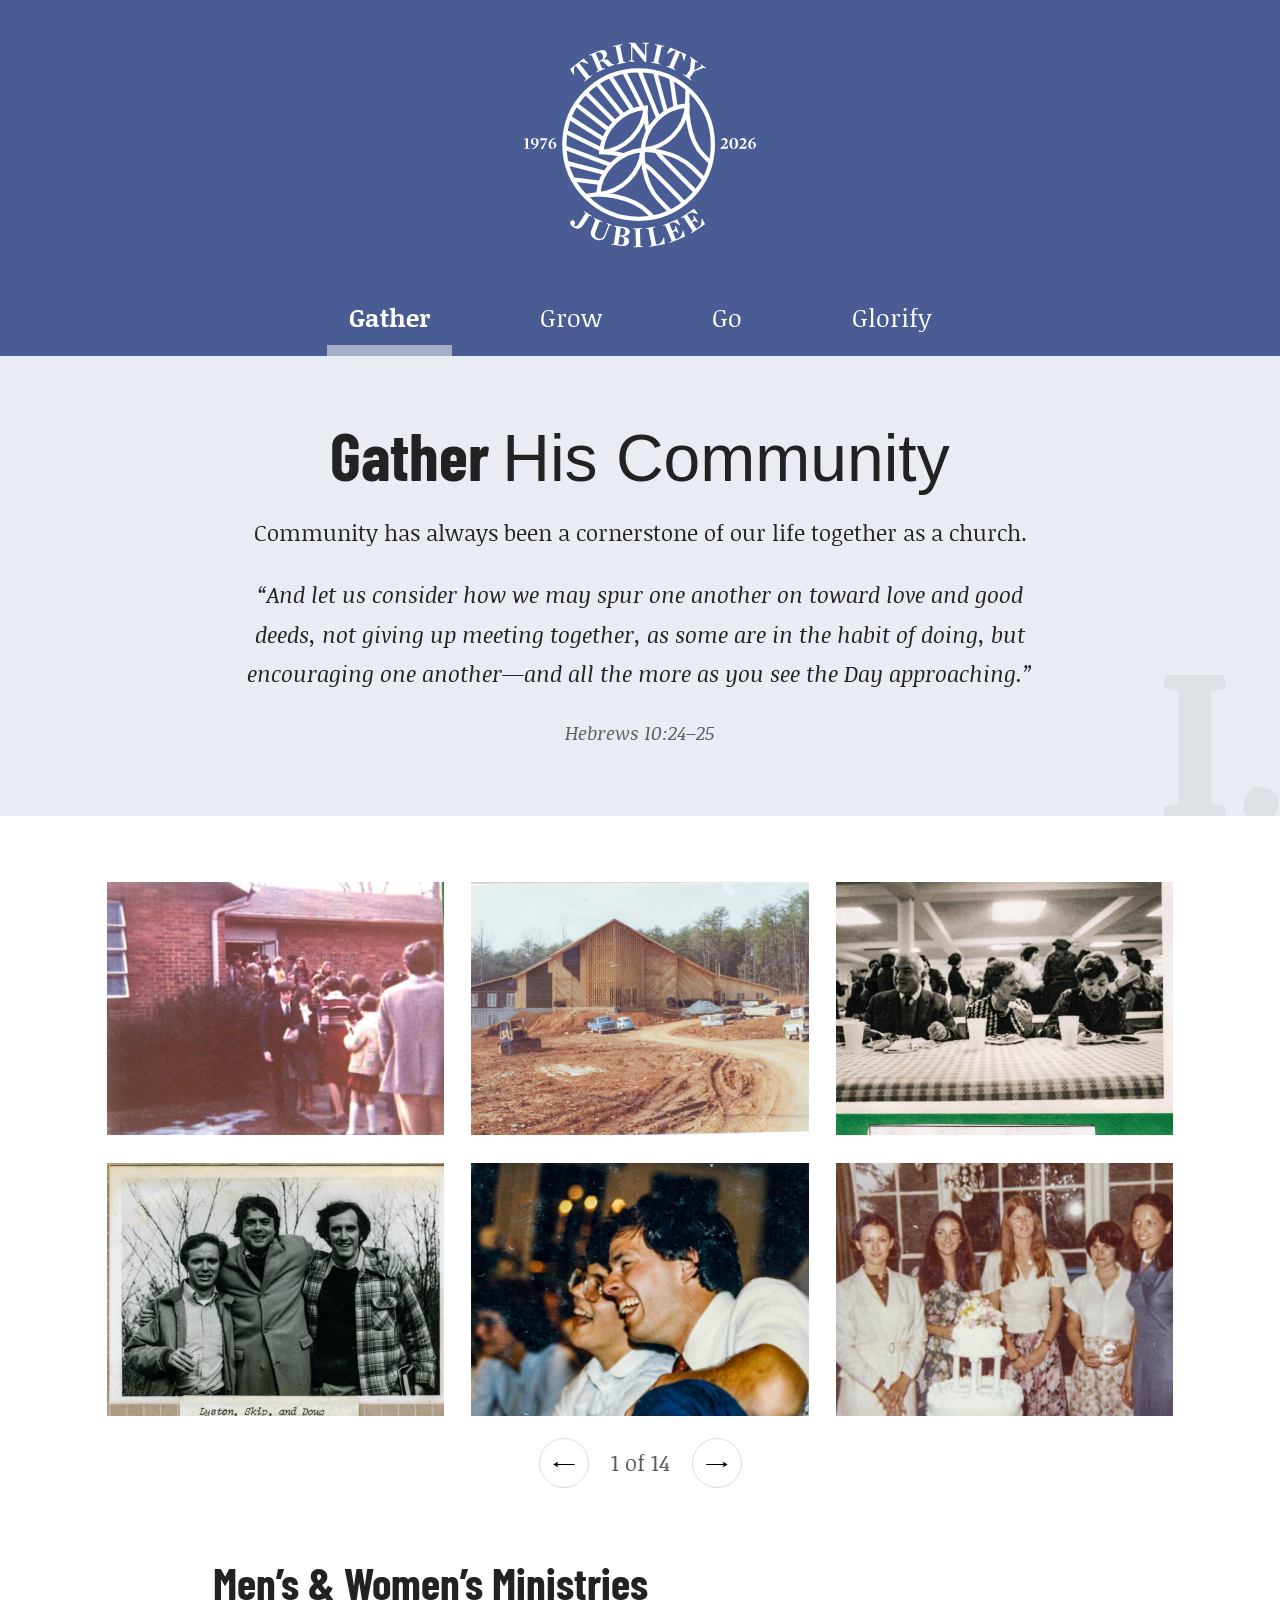
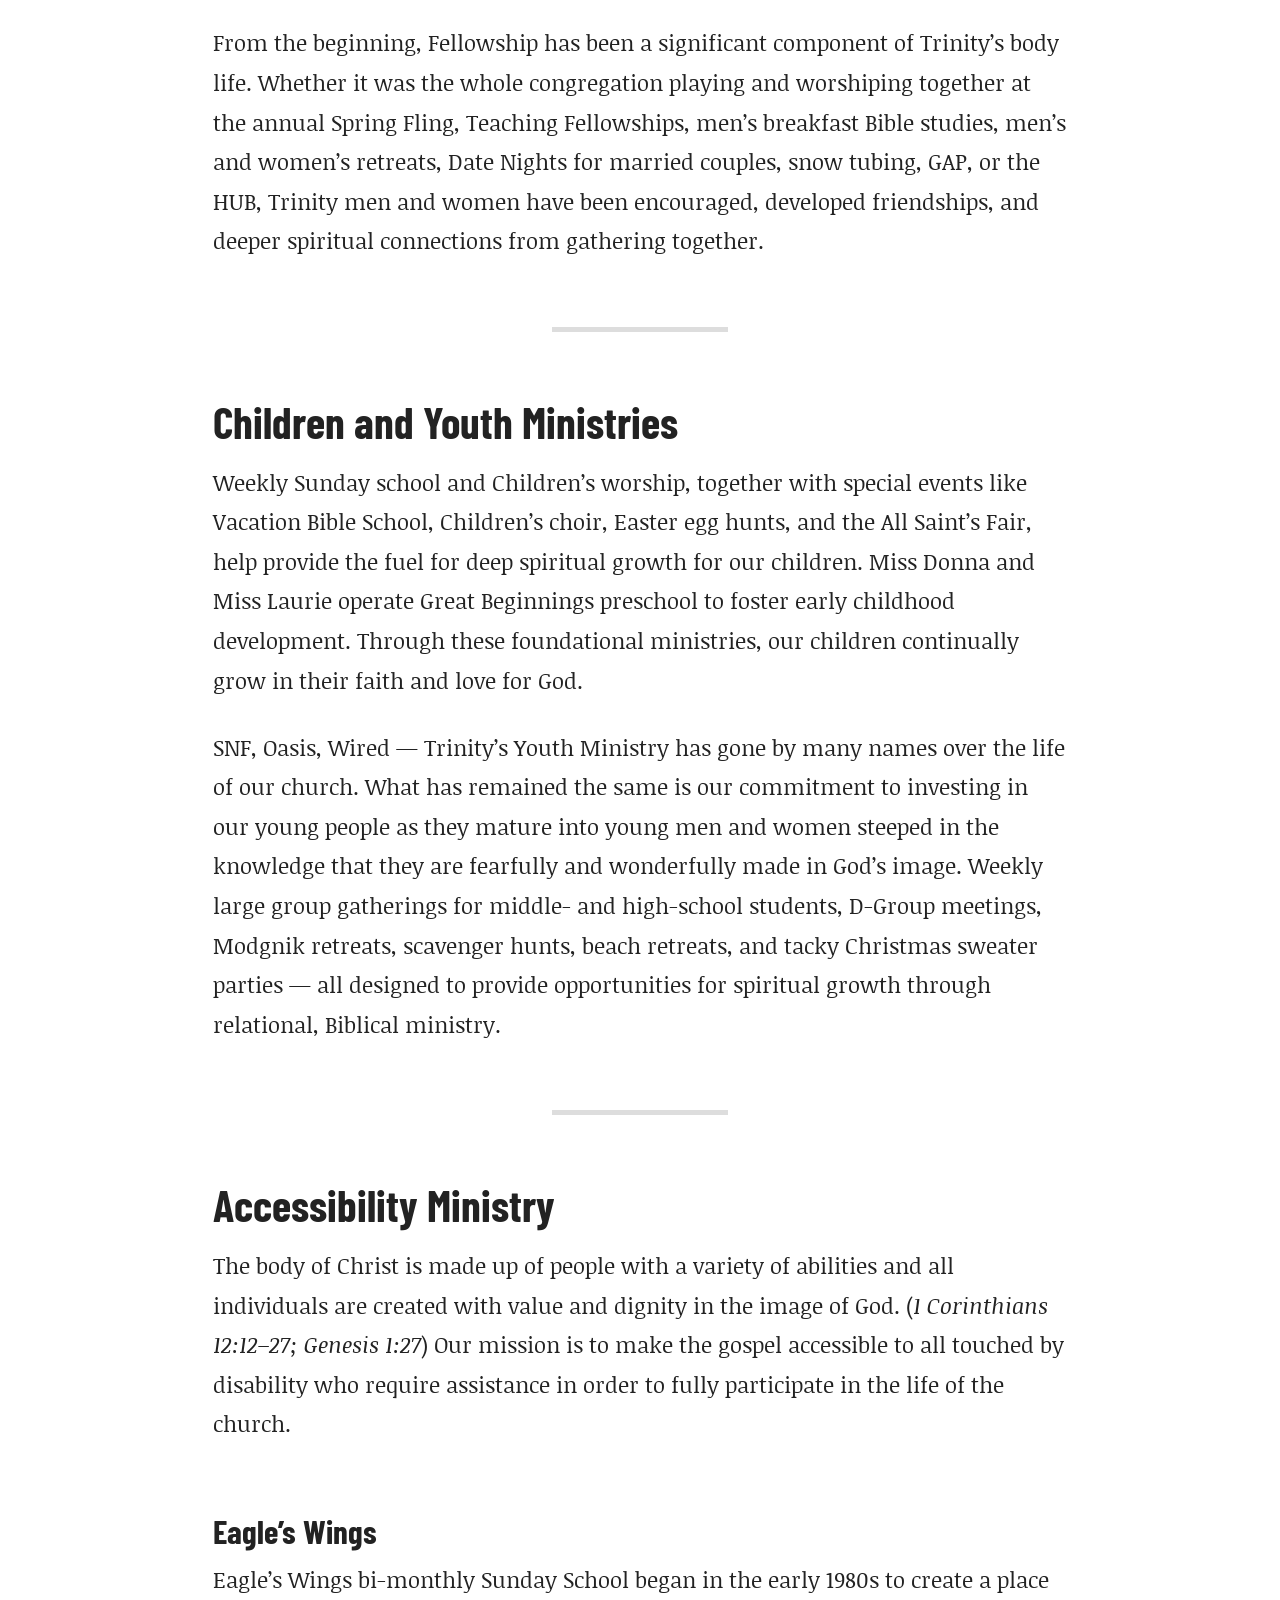
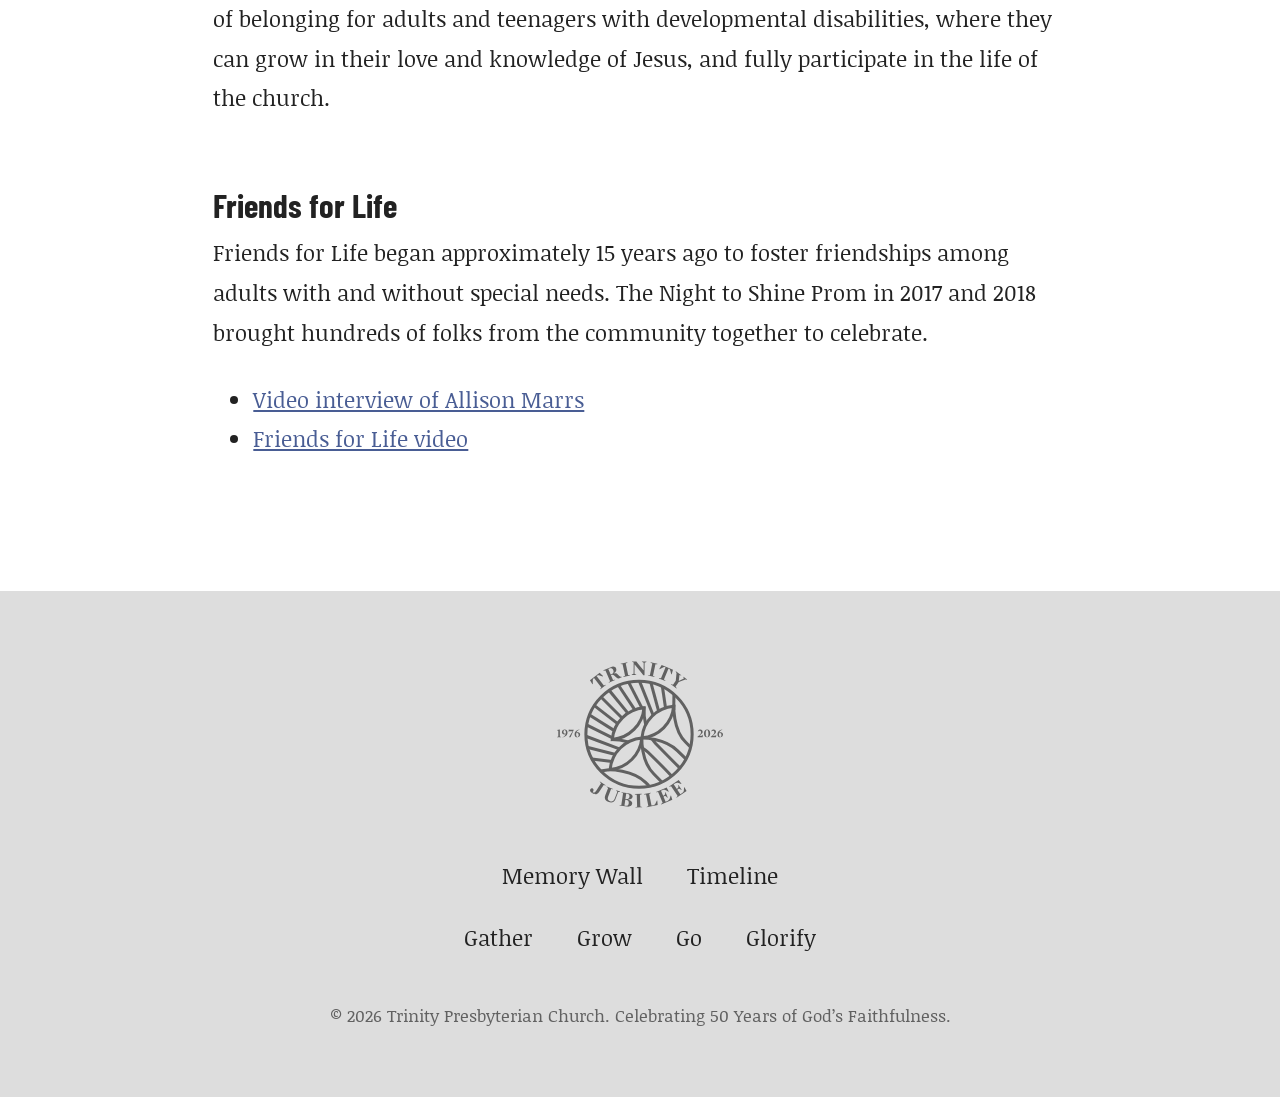
==== commit 49825009: "More content adjustments, gallery sorting, etcetera" ====
--- a/gather.html
+++ b/gather.html
@@ -1109,7 +1109,7 @@
       >
         <img
           class="footer-logo-img"
-          src="assets/images/logo/jubilee-lockup-plum-on-transparent.svg"
+          src="assets/images/logo/jubilee-lockup-gray-on-transparent.svg"
           alt="Trinity Presbyterian Church — Jubilee, 1976–2026"
         />
       </a>
--- a/assets/css/styles.css
+++ b/assets/css/styles.css
@@ -188,6 +188,10 @@
   text-decoration: none;
 }
 
+.nav-list a:hover {
+  border-bottom-color: rgba(255 255 255 / 0.2);
+}
+
 @media (min-width: 48rem) {
   .nav-list a {
     border-bottom-width: 0.5rem;
@@ -222,7 +226,7 @@
 }
 
 .hero-title {
-  font-size: 2.25rem;
+  font-size: 3.6666rem;
   line-height: 1.1;
 }
 
@@ -239,12 +243,6 @@
 @media (min-width: 48rem) {
   .hero-title {
     font-size: 4rem;
-  }
-}
-
-@media (min-width: 64rem) {
-  .hero-title {
-    font-size: 3.25rem;
   }
 }
 
@@ -255,7 +253,7 @@
    full-width image that can end up too tall on a short viewport. */
 .photo-gallery ul {
   display: grid;
-  gap: 1.5rem;
+  gap: 0.75rem;
   grid-template-columns: repeat(2, 1fr);
   list-style: none;
   margin: 0;
@@ -265,6 +263,11 @@
 @media (min-width: 48rem) {
   .photo-gallery ul {
     grid-template-columns: repeat(3, 1fr);
+  }
+}
+@media (min-width: 56rem) {
+  .photo-gallery ul {
+    gap: 1.25rem;
   }
 }
 
@@ -319,9 +322,11 @@
   border: 1px solid var(--color-gray-ll);
   border-radius: 50%;
   cursor: pointer;
-  height: 40px;
+  font-family: var(--color-body);
+  font-size: 1rem;
+  height: 50px;
   padding: 0;
-  width: 40px;
+  width: 50px;
 }
 
 .gallery-prev:hover,
@@ -627,26 +632,34 @@
   margin: 0;
 }
 
-/* Explore Our Jubilee cards — Gather/Grow/Go/Glorify. Flex-basis of ~50% is
-   what caps this at two per row (not just "however many fit at
+/* Explore Our Jubilee cards. Flex-basis of ~50% is what caps regular cards
+   (Gather/Grow/Go/Glorify) at two per row (not just "however many fit at
    --card-min-width", which was landing on three) — it drops to one column
-   once --card-min-width can't fit two side by side. (Memory Wall and
-   Timeline moved out of this grid into their own teaser sections below it.) */
+   once --card-min-width can't fit two side by side. Memory Wall/Timeline
+   (.card-wide) always take the full row instead — see below. */
 .card-grid {
   --card-min-width: 14rem;
 }
 
 .card-row {
+  align-items: stretch;
   display: flex;
   flex-wrap: wrap;
-  gap: 2rem;
+  gap: 2rem 1rem;
   list-style: none;
   margin: 0;
   padding: 0;
 }
 
-.card-row + .card-row {
+.card-row--secondary {
+  gap: 1rem;
   margin-block-start: 2rem;
+}
+
+@media (min-width: 56rem) {
+  .card-row--secondary {
+    padding-inline: 10%;
+  }
 }
 
 .card {
@@ -665,24 +678,102 @@
   box-shadow: 0 0.125rem 0.5rem rgb(0 0 0 / 25%);
   color: inherit;
   display: block;
+  min-height: 100%;
   padding: 0.5rem 0.5rem 1rem;
   text-decoration: none;
 }
 
 .card .photo-frame {
   margin-block-end: 1rem;
+}
+
+/* Cards fill their photo edge to edge (cropping instead of the base
+   .photo-frame's letterboxed "contain") — same treatment as the gallery
+   thumbnails. */
+.card .photo-frame img {
+  object-fit: cover;
 }
 
 .card h3 {
   font-size: 1.5rem;
   line-height: 1.1;
-  margin-block: 0 0.5rem;
+  margin-block: 0 0.25rem;
 }
 
 .card p {
   font-size: 0.875rem;
   line-height: 1.5;
   margin: 0;
+}
+
+/* .card-wide (Memory Wall, Timeline): always the full row, and — at 32rem
+   and up — image on the left, text on the right, via a wrapper around the
+   heading/description/CTA so the <a> only has two flex children (the
+   .photo-frame and .card-text) to lay out side by side. Stays stacked
+   below that width, same as a regular card, so the row doesn't get
+   cramped on narrow screens. */
+.card-wide {
+  flex-basis: 100%;
+}
+
+.card-wide .photo-frame {
+  margin-block-end: 1rem;
+}
+
+@media (min-width: 32rem) {
+  .card-wide h3 {
+    font-size: 2rem;
+  }
+
+  .card-wide a {
+    align-items: center;
+    display: flex;
+    gap: 1.5rem;
+  }
+
+  .card-wide .photo-frame {
+    flex: 0 0 40%;
+    margin-block-end: 0;
+  }
+
+  .card-wide .card-text {
+    flex: 1 1 auto;
+  }
+
+  .card-wide .card-text p {
+    max-width: 45ch;
+    text-wrap: pretty;
+  }
+}
+
+.card p.card-cta {
+  font-weight: bold;
+  margin-block-start: 0.5rem;
+}
+
+/* Same bold-arrow treatment as .card-cta, for a standalone link (not a
+   whole clickable card) elsewhere in the copy — e.g. Grow's link to the
+   WTW studies list. Explicit (not inherited) color so it matches
+   .text-section a below even when used outside a .text-section, like the
+   "Back to Grow" link on the studies list page itself. */
+.link-arrow {
+  color: var(--color-denim);
+}
+
+.link-arrow:visited {
+  color: var(--color-plum);
+}
+
+/* Prose links get a distinct color from the palette (visited state a
+   second, so a reader can tell what they've already read) — scoped to
+   .text-section rather than sitewide so nav/card/footer links (which
+   already have their own deliberate treatments) aren't affected. */
+.text-section a {
+  color: var(--color-denim);
+}
+
+.text-section a:visited {
+  color: var(--color-plum);
 }
 
 /* Footer */
@@ -804,11 +895,72 @@
 .text-section + .text-section::before {
   border-block-start: 0.25rem solid var(--color-gray-ll);
   content: '';
-  margin-inline-start: -5rem;
+  left: 50%;
   position: absolute;
   top: 0;
-  left: 50%;
-  width: 10rem;
+  transform: translateX(-50%);
+  width: 8rem;
+}
+
+.text-section > section:not(:first-child) {
+  margin-block: 3rem 0;
+}
+
+.text-section h2 {
+  font-size: 2rem;
+  margin-block: 2.5rem 0.5rem;
+}
+
+/* WTW study list (wtw-studies.html) — .studies-table-wrap scrolls
+   horizontally on narrow screens instead of squeezing the table (5
+   columns, one of them long book/study titles) down to unreadable widths.
+   Same horizontal padding as .photo-gallery/.card-grid rather than
+   .text-section's, which is far too narrow for a table this wide. */
+.studies-table-section {
+  margin-block: 3rem;
+  padding: 0 8.333%;
+}
+
+.studies-table-wrap {
+  overflow-x: auto;
+}
+
+.studies-table {
+  border-collapse: collapse;
+  width: 100%;
+}
+
+.studies-table th,
+.studies-table td {
+  border-block-end: 1px solid var(--color-gray-ll);
+  padding: 0.5rem 0.75rem;
+  text-align: left;
+  vertical-align: top;
+  white-space: nowrap;
+}
+
+.studies-table td:nth-child(4) {
+  white-space: normal;
+}
+
+.studies-table th {
+  color: var(--color-gray);
+  font-size: 0.875rem;
+  font-weight: normal;
+}
+
+.text-section h3 {
+  font-size: 1.5rem;
+  margin-block: 2.5rem 0.25rem;
+}
+
+.text-section h2:first-child,
+.text-section h3:first-child {
+  margin-block-start: 0;
+}
+
+.text-section p {
+  margin-block: 0 1.25em;
 }
 
 .text-section blockquote {
@@ -816,6 +968,19 @@
   font-style: italic;
   margin-inline-start: 0;
   padding-inline-start: 1.5rem;
+}
+
+.text-section blockquote p {
+  margin-block-end: 0.5rem;
+}
+
+.text-section blockquote p + p {
+  margin-block-start: 1rem;
+}
+
+.text-section blockquote footer {
+  color: var(--color-gray);
+  font-size: 0.875rem;
 }
 
 .photo-gallery-item figcaption {
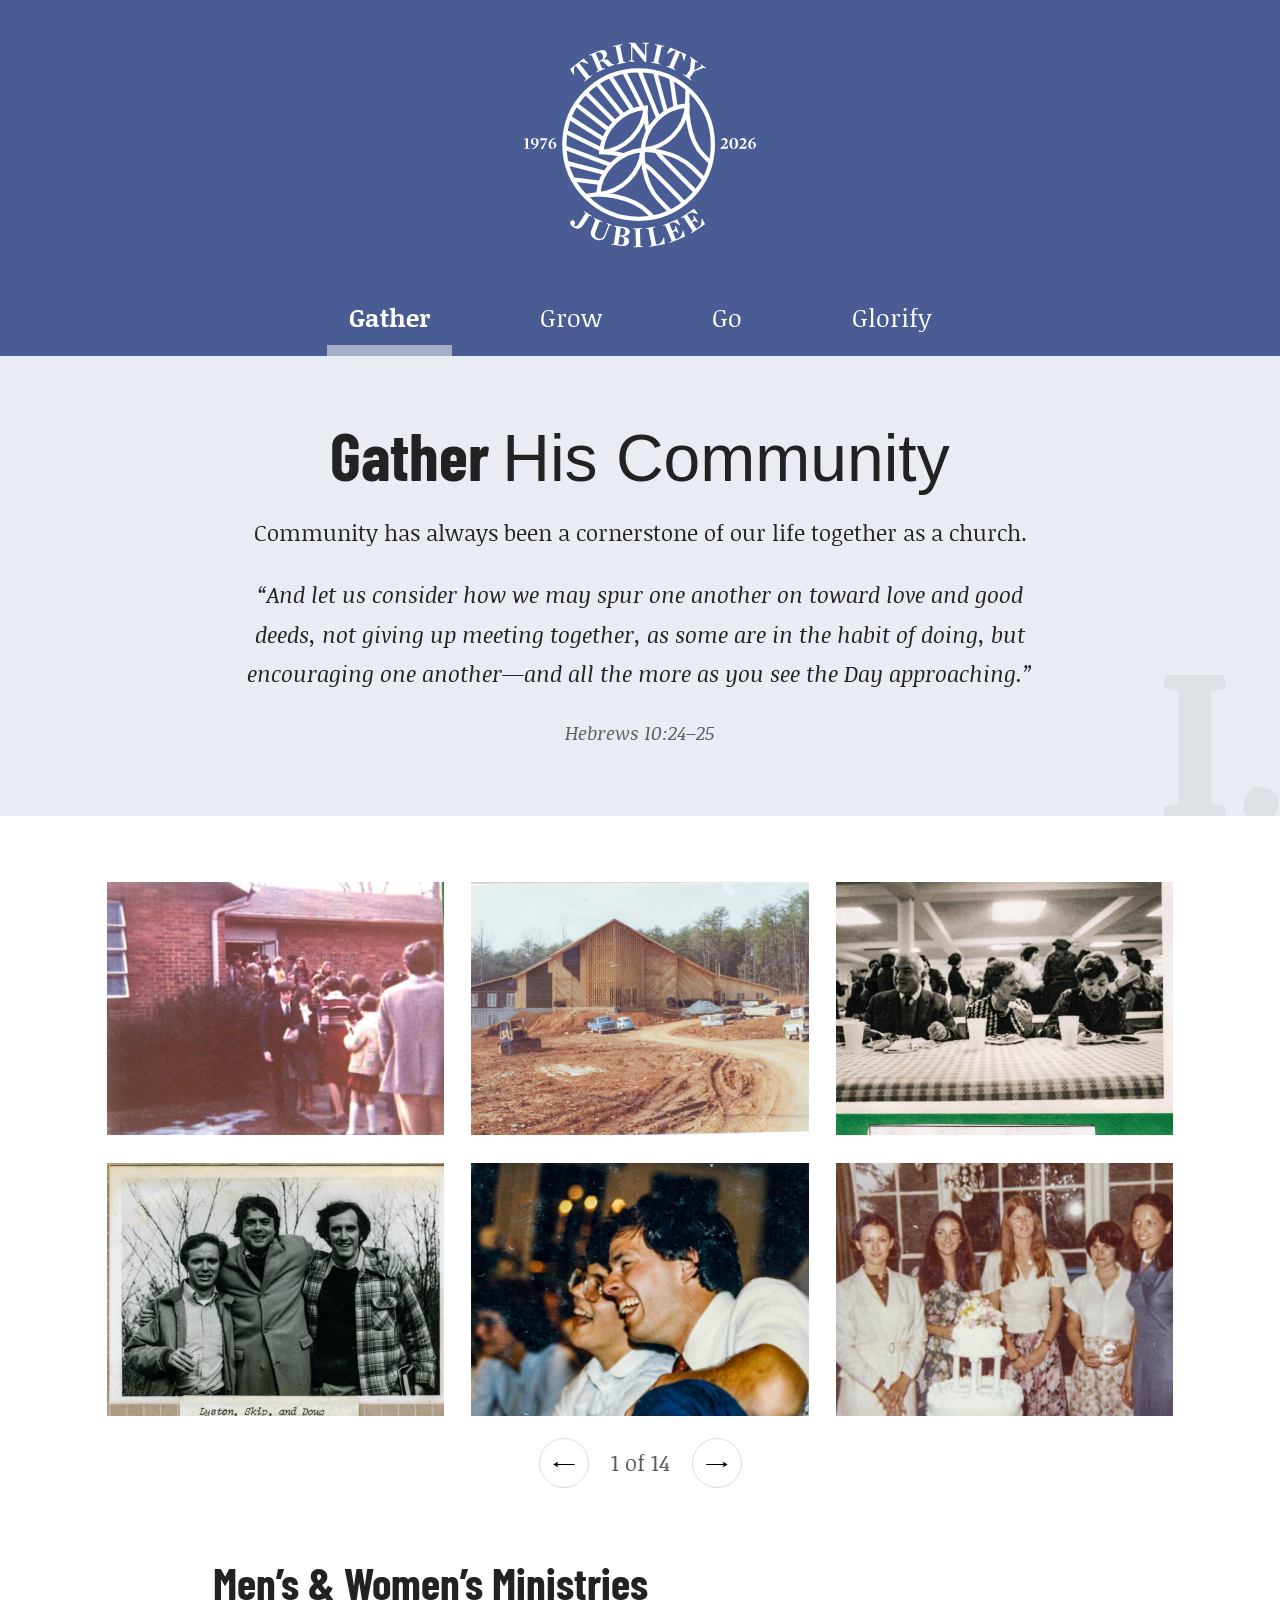
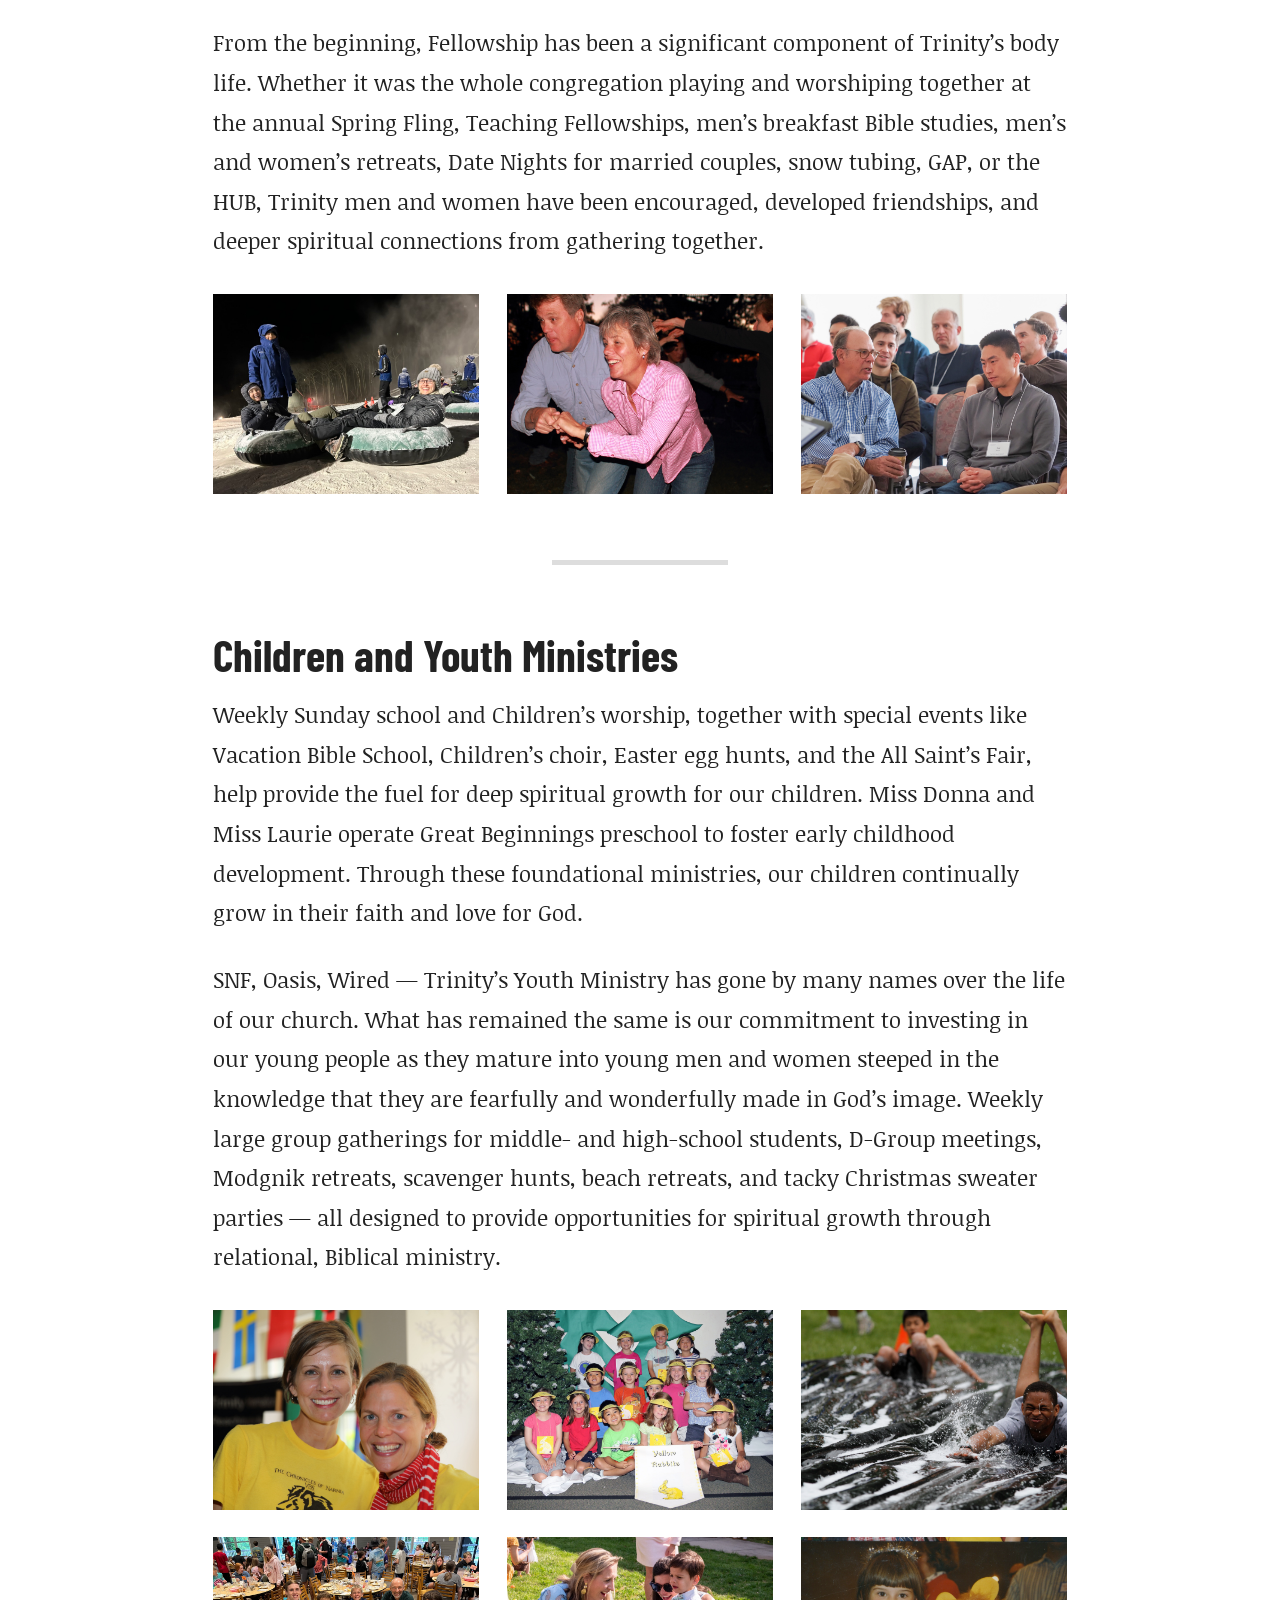
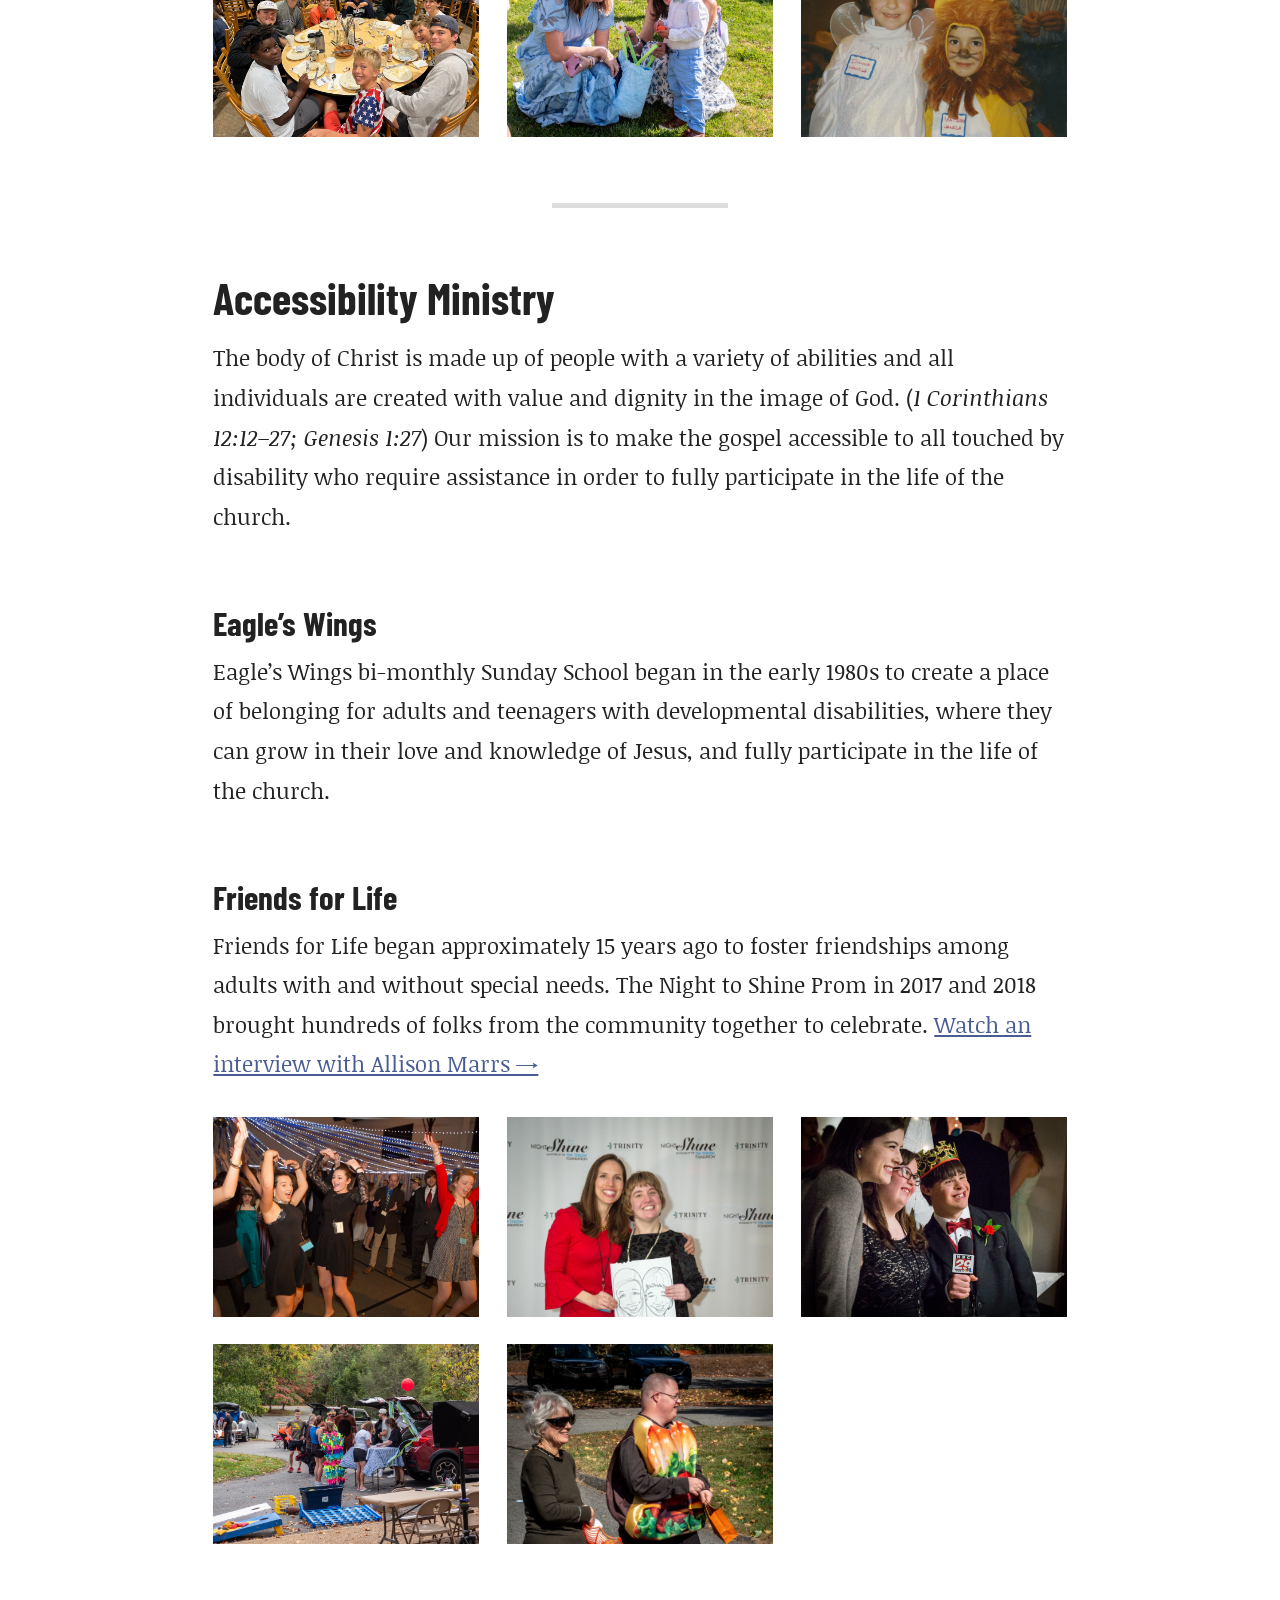
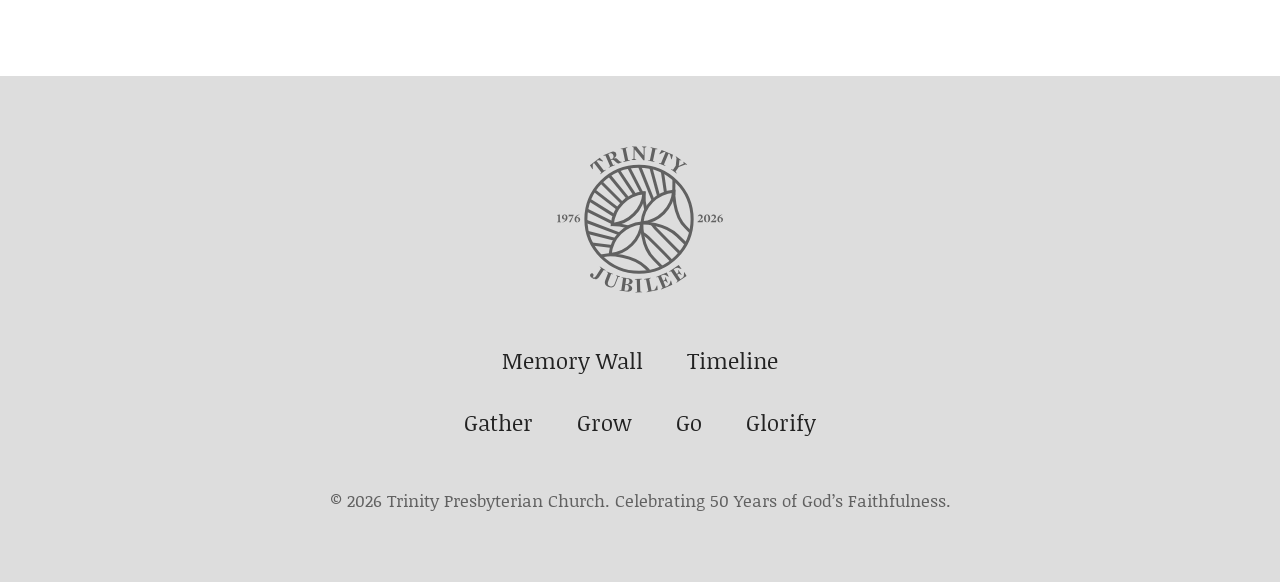
==== commit fba116ab: "Adds inline photos, improves Memory Wall layout and photo treatment" ====
--- a/gather.html
+++ b/gather.html
@@ -1025,7 +1025,43 @@
           women have been encouraged, developed friendships, and deeper
           spiritual connections from gathering together.
         </p>
-        <!-- IMAGE: "Lots of photos" noted in source material -->
+        <section class="photo-gallery" aria-label="Men’s &amp; Women’s Ministries photos">
+          <ul>
+            <li class="photo-gallery-item">
+              <figure>
+                <div class="photo-frame">
+                  <img
+                    src="assets/images/gather/gallery/mens-womens-snow-tubing.jpg"
+                    alt="Snow tubing at night"
+                    loading="lazy"
+                  />
+                </div>
+              </figure>
+            </li>
+            <li class="photo-gallery-item">
+              <figure>
+                <div class="photo-frame">
+                  <img
+                    src="assets/images/gather/gallery/mens-womens-dancing.jpg"
+                    alt="Couples dancing outdoors at a Trinity event"
+                    loading="lazy"
+                  />
+                </div>
+              </figure>
+            </li>
+            <li class="photo-gallery-item">
+              <figure>
+                <div class="photo-frame">
+                  <img
+                    src="assets/images/gather/gallery/mens-retreat-2023.jpg"
+                    alt="Fall 2023 Men’s Retreat"
+                    loading="lazy"
+                  />
+                </div>
+              </figure>
+            </li>
+          </ul>
+        </section>
       </article>
 
       <article
@@ -1053,6 +1089,76 @@
           &mdash; all designed to provide opportunities for spiritual growth
           through relational, Biblical ministry.
         </p>
+        <section class="photo-gallery" aria-label="Children and Youth Ministries photos">
+          <ul>
+            <li class="photo-gallery-item">
+              <figure>
+                <div class="photo-frame">
+                  <img
+                    src="assets/images/gather/gallery/vbs-narnia-leaders.jpg"
+                    alt="Chronicles of Narnia VBS leaders"
+                    loading="lazy"
+                  />
+                </div>
+              </figure>
+            </li>
+            <li class="photo-gallery-item">
+              <figure>
+                <div class="photo-frame">
+                  <img
+                    src="assets/images/gather/gallery/vbs-yellow-rabbits.jpg"
+                    alt="VBS “Yellow Rabbits” group"
+                    loading="lazy"
+                  />
+                </div>
+              </figure>
+            </li>
+            <li class="photo-gallery-item">
+              <figure>
+                <div class="photo-frame">
+                  <img
+                    src="assets/images/gather/gallery/youth-slip-n-slide.jpg"
+                    alt="Youth slip-n-slide"
+                    loading="lazy"
+                  />
+                </div>
+              </figure>
+            </li>
+            <li class="photo-gallery-item">
+              <figure>
+                <div class="photo-frame">
+                  <img
+                    src="assets/images/gather/gallery/youth-retreat-dinner.jpg"
+                    alt="Youth retreat dinner"
+                    loading="lazy"
+                  />
+                </div>
+              </figure>
+            </li>
+            <li class="photo-gallery-item">
+              <figure>
+                <div class="photo-frame">
+                  <img
+                    src="assets/images/gather/gallery/easter-egg-hunt-toddler.jpg"
+                    alt="Toddler at the Easter egg hunt"
+                    loading="lazy"
+                  />
+                </div>
+              </figure>
+            </li>
+            <li class="photo-gallery-item">
+              <figure>
+                <div class="photo-frame">
+                  <img
+                    src="assets/images/gather/gallery/kids-costume-pageant.jpg"
+                    alt="Children in costume for a Sunday school program"
+                    loading="lazy"
+                  />
+                </div>
+              </figure>
+            </li>
+          </ul>
+        </section>
       </article>
 
       <article
@@ -1084,19 +1190,72 @@
             friendships among adults with and without special needs. The Night
             to Shine Prom in 2017 and 2018 brought hundreds of folks from the
             community together to celebrate.
+            <a
+              href="https://photos.google.com/share/AF1QipPNv-fYzngqWD4zyiG9GiMhqq88Vx42IzyEsxk_ueUFvB1A1iyBc7xSMf5fe3BsNg/photo/AF1QipPf0sCRCyJ4vkvUDJhDFZiTFpC6JBOqnOeS2ZBf?key=b0dHRXBWbWpuMmxURGNmcmNiWVMxbmQ1TUp4VGtR"
+              >Watch an interview with Allison Marrs &rarr;</a
+            >
           </p>
-          <ul class="video-links">
-            <li>
-              <a href="https://photos.app.goo.gl/T3dK4r31GgpAif8A6"
-                >Video interview of Allison Marrs</a
-              >
-            </li>
-            <li>
-              <a href="https://photos.app.goo.gl/esrjiM6wZAtHLMZRA"
-                >Friends for Life video</a
-              >
-            </li>
-          </ul>
+          <section class="photo-gallery" aria-label="Friends for Life photos">
+            <ul>
+              <li class="photo-gallery-item">
+                <figure>
+                  <div class="photo-frame">
+                    <img
+                      src="assets/images/gather/gallery/night-to-shine-dance-floor.jpg"
+                      alt="Night to Shine dance floor"
+                      loading="lazy"
+                    />
+                  </div>
+                </figure>
+              </li>
+              <li class="photo-gallery-item">
+                <figure>
+                  <div class="photo-frame">
+                    <img
+                      src="assets/images/gather/gallery/night-to-shine-red-carpet.jpg"
+                      alt="Night to Shine red carpet photo"
+                      style="object-position: top;"
+                      loading="lazy"
+                    />
+                  </div>
+                </figure>
+              </li>
+              <li class="photo-gallery-item">
+                <figure>
+                  <div class="photo-frame">
+                    <img
+                      src="assets/images/gather/gallery/night-to-shine-king.jpg"
+                      alt="Night to Shine king, interviewed by NBC29"
+                      loading="lazy"
+                    />
+                  </div>
+                </figure>
+              </li>
+              <li class="photo-gallery-item">
+                <figure>
+                  <div class="photo-frame">
+                    <img
+                      src="assets/images/gather/gallery/friends-for-life-trunk-or-treat-1.jpg"
+                      alt="Friends for Life trunk-or-treat gathering"
+                      loading="lazy"
+                    />
+                  </div>
+                </figure>
+              </li>
+              <li class="photo-gallery-item">
+                <figure>
+                  <div class="photo-frame">
+                    <img
+                      src="assets/images/gather/gallery/friends-for-life-trunk-or-treat-2.jpg"
+                      alt="Friends for Life trunk-or-treat gathering"
+                      style="object-position: top;"
+                      loading="lazy"
+                    />
+                  </div>
+                </figure>
+              </li>
+            </ul>
+          </section>
         </section>
       </article>
     </main>
--- a/assets/css/styles.css
+++ b/assets/css/styles.css
@@ -32,6 +32,12 @@
   --header-bg: var(--color-sage);
   --header-fg: white;
   --page-tint: color-mix(in srgb, var(--color-sage) 12%, white);
+
+  /* --color-cream itself doesn't appear anywhere else on the site (a 6th
+     page color didn't fit 5 pages) — lightened further here for the
+     Memory Wall cards, which need a background/border pale enough not to
+     compete with the photos and prose sitting on it. */
+  --color-cream-light: color-mix(in srgb, var(--color-cream) 40%, white);
 }
 
 /* Base styles */
@@ -485,151 +491,357 @@
   width: 100%;
 }
 
+/* Static fallback angles (widened range) for when JS can't run — main.js
+   overrides these with a randomized rotate() per photo on every stack,
+   including single-photo ones, so no two stacks (and no longer even the
+   front photo) end up perfectly square. */
 .timeline-photos img:nth-child(1) {
-  transform: rotate(-8deg);
+  transform: rotate(-14deg);
   z-index: 1;
 }
 
 .timeline-photos img:nth-child(2) {
-  transform: rotate(6deg);
+  transform: rotate(10deg);
   z-index: 2;
 }
 
 .timeline-photos img:nth-child(3) {
-  transform: rotate(-5deg);
+  transform: rotate(-9deg);
   z-index: 3;
 }
 
 .timeline-photos img:nth-child(4) {
-  transform: rotate(7deg);
+  transform: rotate(12deg);
   z-index: 4;
 }
 
 .timeline-photos img:nth-child(5) {
-  transform: rotate(-4deg);
+  transform: rotate(-7deg);
   z-index: 5;
 }
 
 .timeline-photos img:last-child {
-  transform: rotate(0deg);
   z-index: 6;
 }
 
+/* Styled to match .gallery-lightbox (and .memory-dialog) for consistency
+   — transparent dialog, dark backdrop, white circular close button. Full
+   viewport height with a flex row (reversed so the close button, first
+   in the DOM, renders on the right) — .timeline-dialog-body is a tall,
+   independently-scrolling white panel, close button sitting outside it
+   to the right rather than overlapping the top corner. */
 .timeline-dialog {
+  background: transparent;
   border: 0;
+  height: 100vh;
+  margin: 0 auto;
+  max-height: none;
   max-width: 30rem;
+  padding: 0;
+}
+
+/* A class selector like .timeline-dialog beats the UA stylesheet's
+   dialog:not([open]) { display: none } on origin alone, regardless of
+   specificity — so display: flex has to be scoped to [open] itself, or
+   the dialog stays rendered (visible at the bottom of the page) even
+   when closed. */
+.timeline-dialog[open] {
+  display: flex;
+  flex-direction: row-reverse;
+}
+
+.timeline-dialog::backdrop {
+  background: rgb(0 0 0 / 90%);
+}
+
+.timeline-dialog-close {
+  align-self: flex-start;
+  background: white;
+  border: 0;
+  border-radius: 50%;
+  color: var(--color-gray-dd);
+  cursor: pointer;
+  flex: none;
+  font-size: 1.5rem;
+  height: 2rem;
+  line-height: 1;
+  margin: 0.5rem;
+  width: 2rem;
+}
+
+.timeline-dialog-body {
+  background: white;
+  flex: 1;
+  height: 100%;
+  overflow-y: auto;
   padding: 2rem;
-}
-
-.timeline-dialog::backdrop {
-  background: rgb(0 0 0 / 50%);
-}
-
-.timeline-dialog-close {
-  background: none;
-  border: 0;
-  cursor: pointer;
-  float: right;
-  font-size: 1.5rem;
-  line-height: 1;
 }
 
 .timeline-dialog-images {
   display: flex;
   flex-direction: column;
   gap: 1rem;
-  max-height: 80vh;
-  overflow-y: auto;
 }
 
 .timeline-dialog-images img {
   width: 100%;
 }
 
-/* Memory Wall */
+/* Memory Wall — single column on mobile, two-per-row from tablet width
+   up, three-per-row past 1350px (see breakpoint below). Explicit
+   fixed-count columns rather than auto-fill so each step is a
+   deliberate, predictable layout instead of however many 18rem tracks
+   happen to fit. */
 .memory-grid {
   display: grid;
-  gap: 2rem;
-  grid-template-columns: repeat(auto-fill, minmax(18rem, 1fr));
+  gap: 0.75rem;
+  grid-template-columns: 1fr;
   list-style: none;
   margin: 0;
   padding: 0;
 }
 
+@media (min-width: 48rem) {
+  .memory-grid {
+    grid-template-columns: repeat(2, 1fr);
+  }
+}
+
+@media (min-width: 56rem) {
+  .memory-grid {
+    gap: 1.25rem;
+  }
+}
+
+/* Grid items default to a content-based automatic minimum width, so a
+   wide photo-only card (.memory-photos-wide, up to 20rem) would otherwise
+   force its whole column wider than the rest — min-width: 0 lets it
+   shrink to the track/gap-constrained column width like every other
+   card, with .memory-photos-wide's own max-width: 100% then keeping the
+   stack itself from overflowing that narrower column. Also the same
+   "real photo" card box (white background, white border, drop shadow)
+   as .card a elsewhere on the site — shows up as the shadow alone against
+   the page's own white background, same as everywhere else it's used. */
+.memory-card {
+  background-color: var(--color-cream-light);
+  border: 0.25rem solid var(--color-cream-light);
+  box-shadow: 0 0.0625rem 0.25rem rgb(0 0 0 / 15%);
+  min-width: 0;
+  padding: 1rem 1rem 1.5rem;
+}
+
+/* Three-per-row past 1350px, same pattern as .photo-gallery ul's
+   breakpoints. */
+@media (min-width: 1350px) {
+  .memory-grid {
+    grid-template-columns: repeat(3, 1fr);
+  }
+}
+
 /* Same "real photo" treatment as the Timeline stacks — white border, drop
-   shadow, a slight per-item tilt via nth-child — but laid out as a loose
-   row here rather than an overlapping pile, since a memory card's photos
-   don't have the Timeline's fixed-footprint/overflow problem to solve. */
+   shadow — and now the same fixed-footprint fanned stack too (square,
+   cropped, overlapping), matching the Timeline exactly, for the card
+   teaser. The full-resolution view lives in the popover instead (see
+   .memory-dialog-body .timeline-dialog-images, injected by main.js), as a
+   full-width list rather than a repeat of this small stack. */
 .memory-photos {
-  display: flex;
-  flex-wrap: wrap;
-  gap: 1rem;
+  height: 8rem;
   margin-block-end: 1rem;
+  position: relative;
+  width: 8rem;
+}
+
+/* Photo-only cards (no written memory to make room for) get a bigger,
+   wider stack instead of the small square one — added by main.js, which
+   is already checking each card for a blockquote. */
+.memory-photos.memory-photos-wide {
+  height: 11rem;
+  margin-block: auto;
+  max-width: 100%;
+  width: 20rem;
 }
 
 .memory-photos .photo-frame {
   border: 0.25rem solid white;
   box-shadow: 0 0.125rem 0.5rem rgb(0 0 0 / 25%);
-  flex: 1 1 8rem;
-}
-
+  height: 100%;
+  left: 0;
+  position: absolute;
+  top: 0;
+  width: 100%;
+}
+
+.memory-photos .photo-frame img {
+  object-fit: cover;
+}
+
+/* Static fallback angles (widened range) for when JS can't run — main.js
+   overrides these with a randomized rotate() per photo on every stack,
+   including single-photo ones, so no two stacks (and no longer even the
+   front photo) end up perfectly square. */
 .memory-photos .photo-frame:nth-child(1) {
-  transform: rotate(-3deg);
+  transform: rotate(-11deg);
+  z-index: 1;
 }
 
 .memory-photos .photo-frame:nth-child(2) {
-  transform: rotate(2deg);
+  transform: rotate(8deg);
+  z-index: 2;
 }
 
 .memory-photos .photo-frame:nth-child(3) {
-  transform: rotate(-2deg);
+  transform: rotate(-7deg);
+  z-index: 3;
 }
 
 .memory-photos .photo-frame:nth-child(4) {
-  transform: rotate(3deg);
+  transform: rotate(9deg);
+  z-index: 4;
 }
 
 .memory-photos .photo-frame:nth-child(5) {
-  transform: rotate(-2deg);
+  transform: rotate(-6deg);
+  z-index: 5;
+}
+
+.memory-photos .photo-frame:last-child {
+  z-index: 6;
 }
 
 /* Clips long memories to 6 lines in the grid; .memory-card-clickable (added
    by main.js only to cards that actually have a blockquote — photo-only
    submissions have nothing to expand) opens the full text in a dialog. */
+/* Cards with a photo give most of their space to the stack, so their text
+   clamps tighter (3 lines); photo-less cards have the room to show more
+   (9 lines) before the dialog takes over for the rest. */
+.memory-card {
+  display: flex;
+  flex-direction: column;
+}
+
 .memory-card blockquote {
   -webkit-box-orient: vertical;
   display: -webkit-box;
-  -webkit-line-clamp: 6;
-  line-clamp: 6;
+  -webkit-line-clamp: 9;
+  line-clamp: 9;
   margin: 0;
   overflow: hidden;
+}
+
+.memory-card:has(.memory-photos) blockquote {
+  -webkit-line-clamp: 3;
+  line-clamp: 3;
+}
+
+.memory-card blockquote p {
+  line-height: 1.5;
+  margin: 0 0 0.5em;
+}
+
+.memory-card .memory-name {
+  margin: auto 0 0;
+  padding-block-start: 1em;
+}
+
+.memory-name {
+  color: var(--color-gray);
+  font-size: 0.875rem;
+  font-style: italic;
 }
 
 .memory-card-clickable {
   cursor: pointer;
-}
-
+  transition: box-shadow 0.2s ease;
+}
+
+.memory-card-clickable:hover {
+  box-shadow: 0 0.1875rem 0.5rem rgb(0 0 0 / 22%);
+}
+
+/* Styled to match .gallery-lightbox (and .timeline-dialog) for
+   consistency — transparent dialog, dark backdrop, white circular close
+   button. Unlike those, this one holds substantial prose and photos, so
+   it takes the full viewport height instead — a flex row (reversed so
+   the close button, first in the DOM, renders on the right) with
+   .memory-dialog-body as a tall, independently-scrolling white panel and
+   the close button sitting outside it, to the right, rather than
+   overlapping the top corner. */
 .memory-dialog {
+  background: transparent;
   border: 0;
+  height: 100vh;
+  margin: 0 auto;
+  max-height: none;
   max-width: 40rem;
-  padding: 2rem;
+  padding: 0;
+}
+
+/* A class selector like .memory-dialog beats the UA stylesheet's
+   dialog:not([open]) { display: none } on origin alone, regardless of
+   specificity — so display: flex has to be scoped to [open] itself,
+   or the dialog stays rendered (and visible at the bottom of the page)
+   even when closed. */
+.memory-dialog[open] {
+  display: flex;
+  flex-direction: row-reverse;
 }
 
 .memory-dialog::backdrop {
-  background: rgb(0 0 0 / 50%);
+  background: rgb(0 0 0 / 90%);
 }
 
 .memory-dialog-close {
-  background: none;
+  align-self: flex-start;
+  background: white;
   border: 0;
+  border-radius: 50%;
+  color: var(--color-gray-dd);
   cursor: pointer;
-  float: right;
+  flex: none;
   font-size: 1.5rem;
+  height: 2rem;
   line-height: 1;
+  margin: 0.5rem;
+  width: 2rem;
+}
+
+.memory-dialog-body {
+  background: white;
+  flex: 1;
+  height: 100%;
+  overflow-y: auto;
+  padding: 1rem;
+}
+
+@media (min-width: 48rem) {
+  .memory-dialog-body {
+    padding: 2rem;
+  }
 }
 
 .memory-dialog-body blockquote {
   margin: 0;
+}
+
+/* The photo list main.js injects at the top of the dialog when a card has
+   photo(s) — reuses .timeline-dialog-images as-is (the same full-width
+   list the Timeline's own popover uses) for a higher-resolution look than
+   the small fanned .memory-photos stack the card teaser shows. */
+.memory-dialog-body .timeline-dialog-images {
+  margin-block-end: 1.5rem;
+}
+
+/* main.js tags portrait photos with .photo-portrait once loaded (their
+   aspect ratio isn't known before then) — a full-width portrait reads as
+   oversized next to the landscape photos in this list. */
+.memory-dialog-body .timeline-dialog-images img.photo-portrait {
+  max-width: 80%;
+}
+
+@media (min-width: 48rem) {
+  .memory-dialog-body .timeline-dialog-images img.photo-portrait {
+    max-width: 60%;
+  }
 }
 
 /* Explore Our Jubilee cards. Flex-basis of ~50% is what caps regular cards
@@ -675,12 +887,21 @@
 .card a {
   background-color: white;
   border: 0.25rem solid white;
-  box-shadow: 0 0.125rem 0.5rem rgb(0 0 0 / 25%);
+  box-shadow: 0 0.0625rem 0.25rem rgb(0 0 0 / 15%);
   color: inherit;
   display: block;
   min-height: 100%;
   padding: 0.5rem 0.5rem 1rem;
   text-decoration: none;
+  transition: box-shadow 0.2s ease;
+}
+
+.card a:hover {
+  box-shadow: 0 0.1875rem 0.5rem rgb(0 0 0 / 22%);
+}
+
+.card a:hover h3 {
+  color: var(--color-denim);
 }
 
 .card .photo-frame {
@@ -751,6 +972,19 @@
   margin-block-start: 0.5rem;
 }
 
+/* Same denim/plum link treatment as .text-section a, for the Memory
+   Wall/Timeline cards' "Read the stories" / "See the timeline" ctas —
+   the cta text itself isn't a link (the whole card is), so the color has
+   to come from the ancestor anchor's own (visited) state instead of
+   :visited on the text directly. */
+.card-wide a .card-cta {
+  color: var(--color-denim);
+}
+
+.card-wide a:visited .card-cta {
+  color: var(--color-plum);
+}
+
 /* Same bold-arrow treatment as .card-cta, for a standalone link (not a
    whole clickable card) elsewhere in the copy — e.g. Grow's link to the
    WTW studies list. Explicit (not inherited) color so it matches
@@ -837,6 +1071,16 @@
 .text-section {
   margin-block: 3rem;
   padding: 0 8.333%;
+}
+
+/* A .photo-gallery dropped inline inside prose (Gather's Men's & Women's,
+   Children/Youth, and Accessibility sections, etc.) sits inside a
+   .text-section that already carries the same side padding — without
+   this it'd be inset twice. Pagination/lightbox click-through still comes
+   for free from main.js, which hooks any .photo-gallery. */
+.text-section .photo-gallery {
+  margin-block: 1.5rem;
+  padding: 0;
 }
 
 .page-intro {
@@ -902,8 +1146,12 @@
   width: 8rem;
 }
 
-.text-section > section:not(:first-child) {
+.text-section > section:where(:not(:first-child)) {
   margin-block: 3rem 0;
+}
+
+.text-section h2 + section {
+  margin-block-start: 0;
 }
 
 .text-section h2 {
@@ -988,6 +1236,23 @@
   font-size: 0.75rem;
   line-height: 1.5;
   margin: 0.5rem 0 0;
+}
+
+/* A single photo presented on its own after the gallery grid (currently
+   just Glorify's closing shot of the Lord's Table) — same "real photo"
+   white-border/shadow treatment as .card and .memory-card, sized up and
+   centered rather than packed into the grid, for a deliberate closing
+   note instead of just another thumbnail. */
+.closing-photo {
+  background-color: var(--color-gray-dd);
+  margin: 3rem auto -3rem;
+  padding: 3rem 8.333%;
+}
+
+.closing-photo figcaption {
+  color: var(--color-gray-ll);
+  font-size: 0.875rem;
+  margin: 0.75rem 0 0;
 }
 
 /* Media queries */
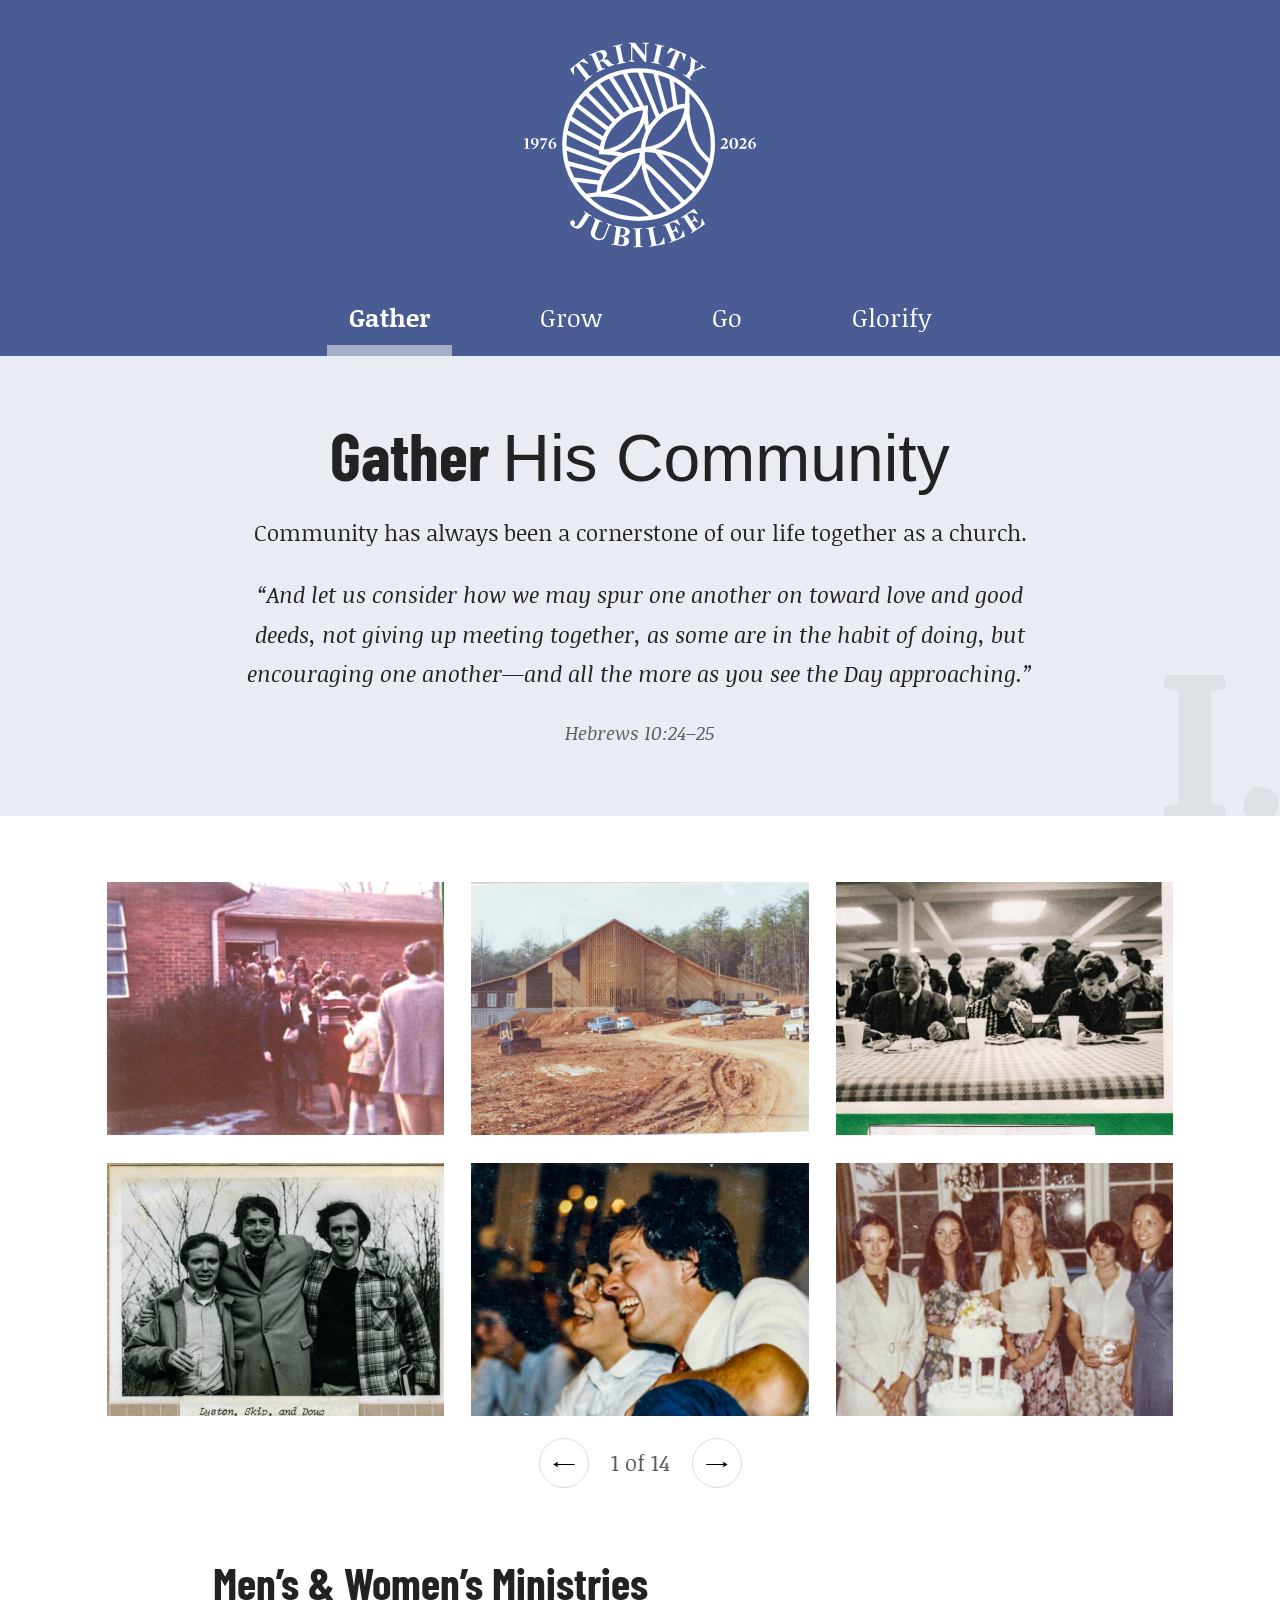
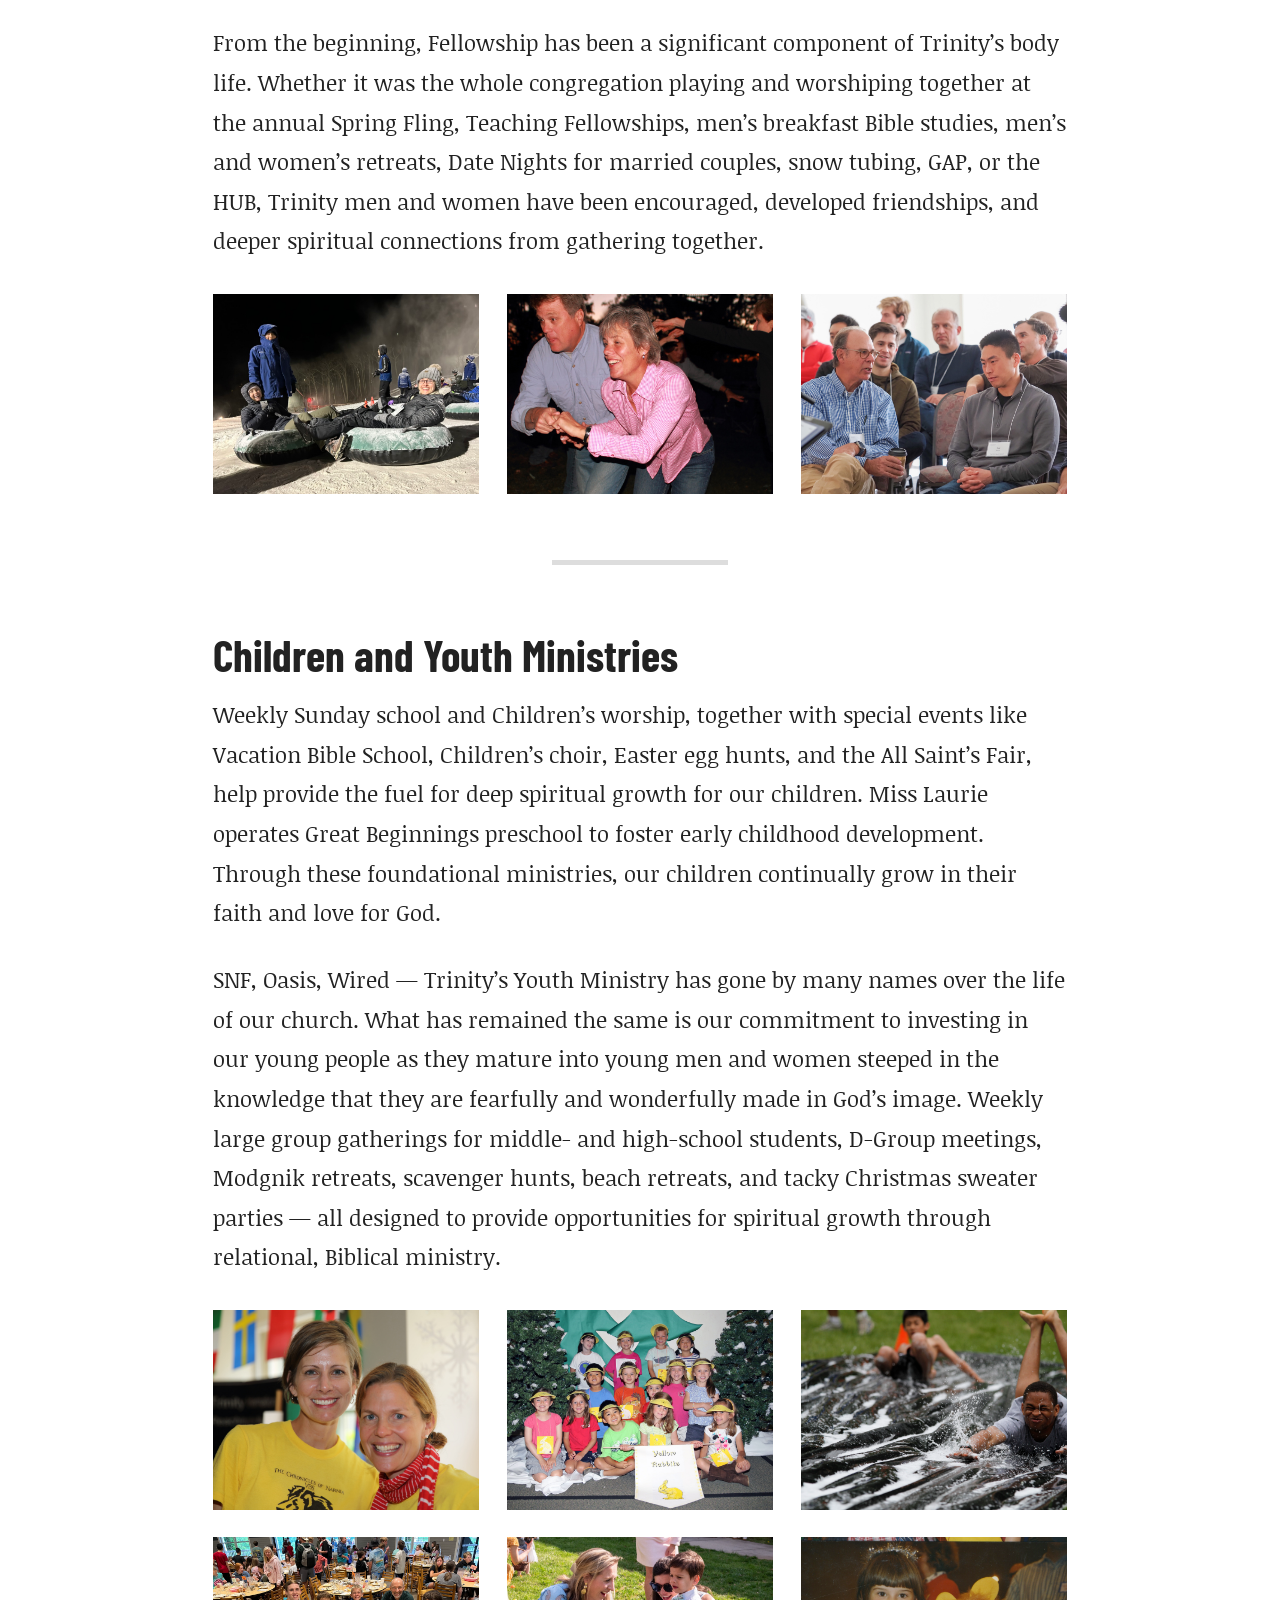
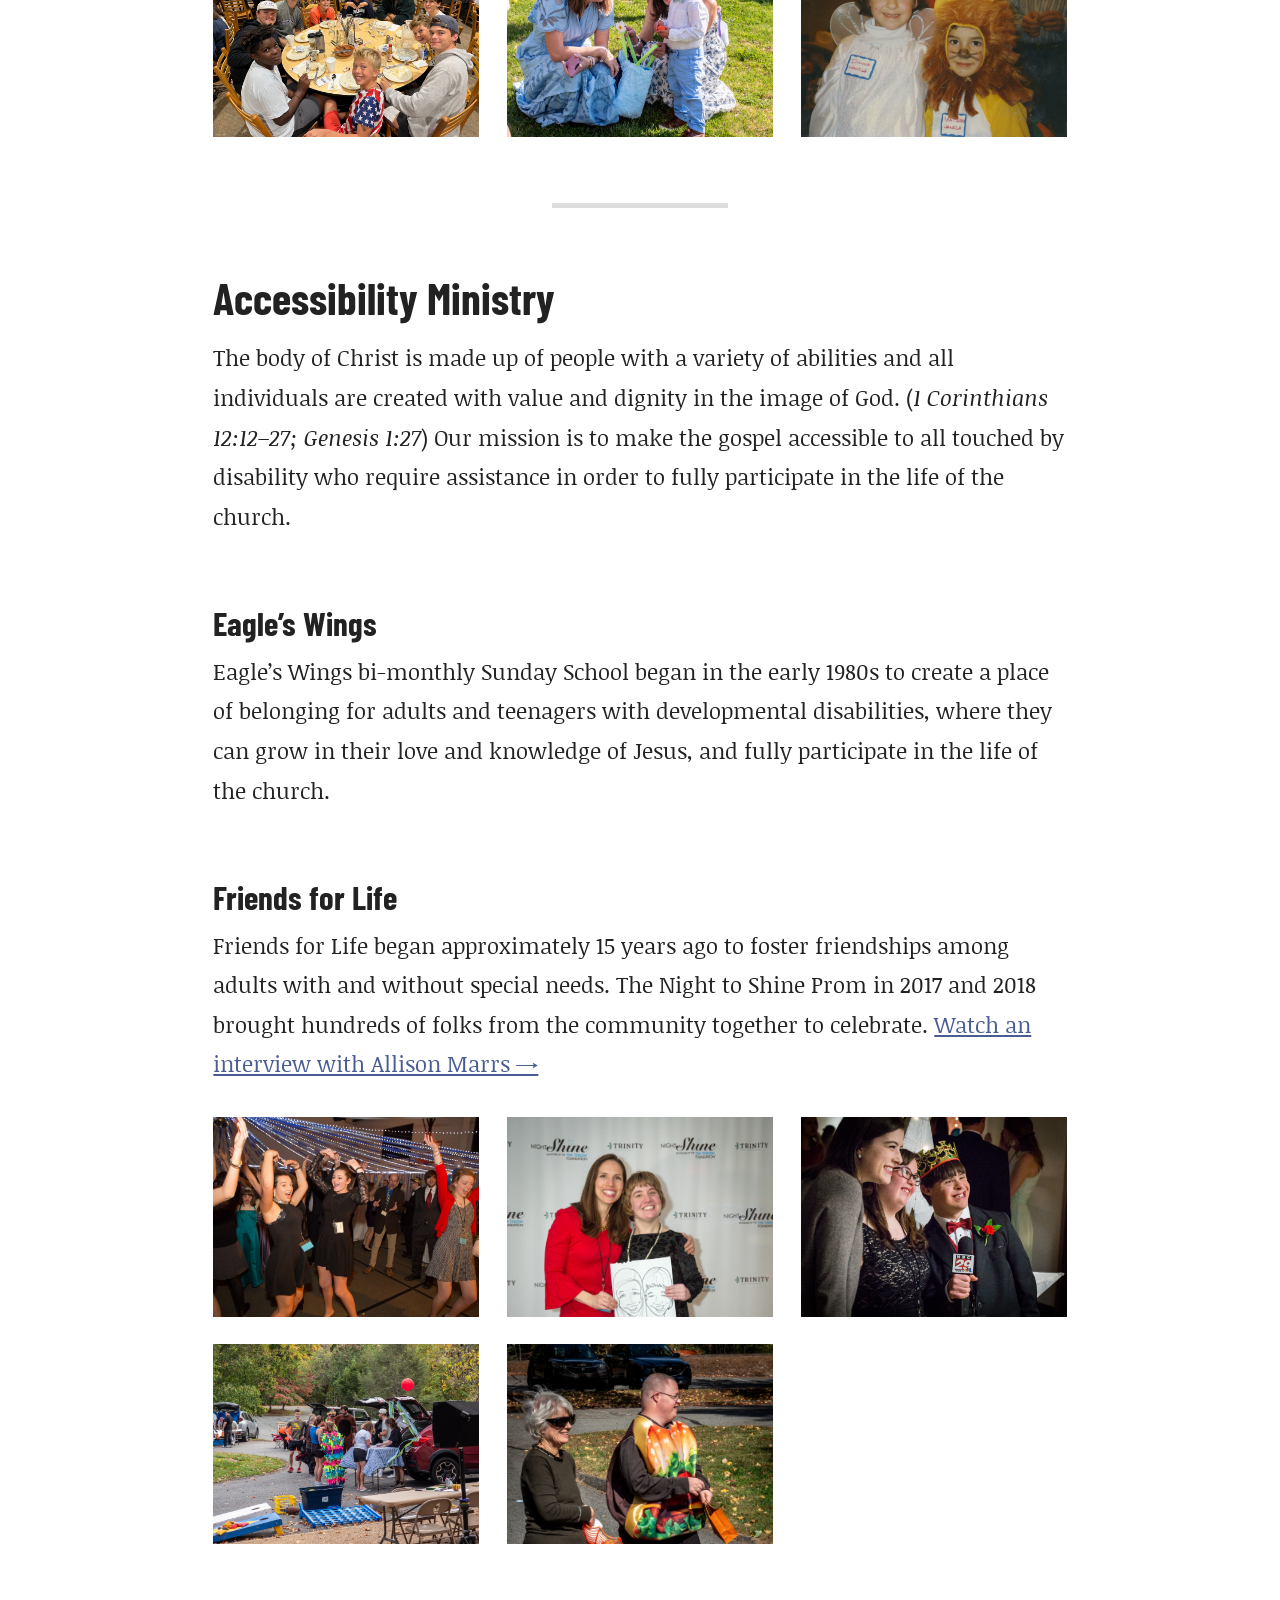
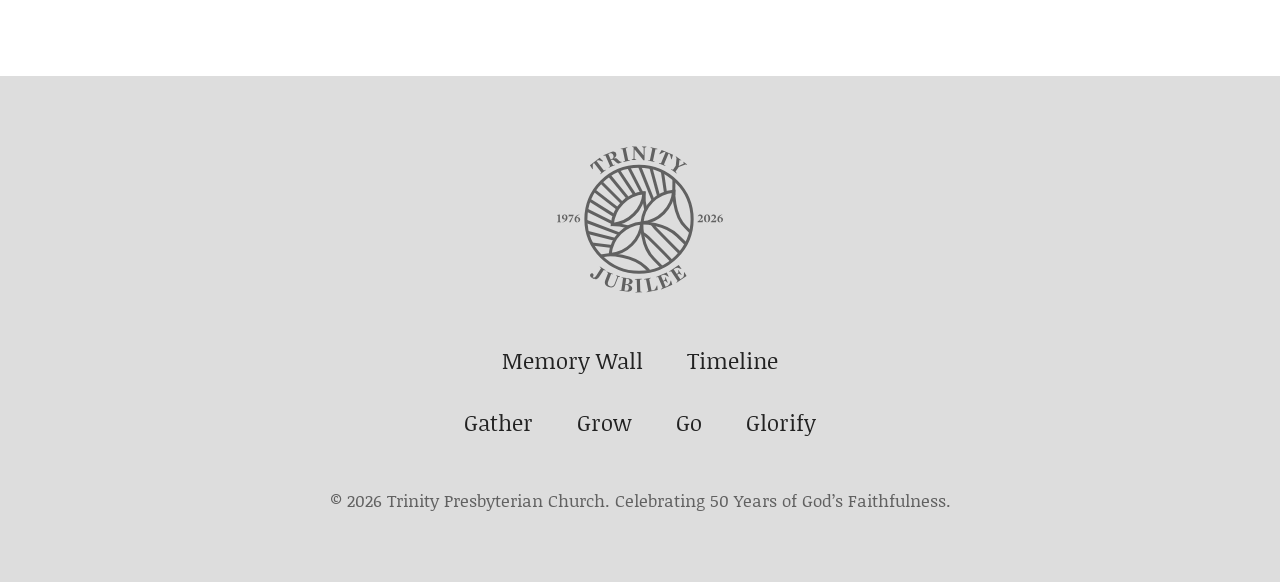
==== commit 3f736999: "Couple small text edits" ====
--- a/gather.html
+++ b/gather.html
@@ -1025,7 +1025,10 @@
           women have been encouraged, developed friendships, and deeper
           spiritual connections from gathering together.
         </p>
-        <section class="photo-gallery" aria-label="Men’s &amp; Women’s Ministries photos">
+        <section
+          class="photo-gallery"
+          aria-label="Men’s &amp; Women’s Ministries photos"
+        >
           <ul>
             <li class="photo-gallery-item">
               <figure>
@@ -1073,10 +1076,10 @@
           Weekly Sunday school and Children’s worship, together with special
           events like Vacation Bible School, Children’s choir, Easter egg hunts,
           and the All Saint’s Fair, help provide the fuel for deep spiritual
-          growth for our children. Miss Donna and Miss Laurie operate Great
-          Beginnings preschool to foster early childhood development. Through
-          these foundational ministries, our children continually grow in their
-          faith and love for God.
+          growth for our children. Miss Laurie operates Great Beginnings
+          preschool to foster early childhood development. Through these
+          foundational ministries, our children continually grow in their faith
+          and love for God.
         </p>
         <p>
           SNF, Oasis, Wired &mdash; Trinity’s Youth Ministry has gone by many
@@ -1089,7 +1092,10 @@
           &mdash; all designed to provide opportunities for spiritual growth
           through relational, Biblical ministry.
         </p>
-        <section class="photo-gallery" aria-label="Children and Youth Ministries photos">
+        <section
+          class="photo-gallery"
+          aria-label="Children and Youth Ministries photos"
+        >
           <ul>
             <li class="photo-gallery-item">
               <figure>
--- a/assets/css/styles.css
+++ b/assets/css/styles.css
@@ -891,7 +891,7 @@
   color: inherit;
   display: block;
   min-height: 100%;
-  padding: 0.5rem 0.5rem 1rem;
+  padding: 1rem;
   text-decoration: none;
   transition: box-shadow 0.2s ease;
 }
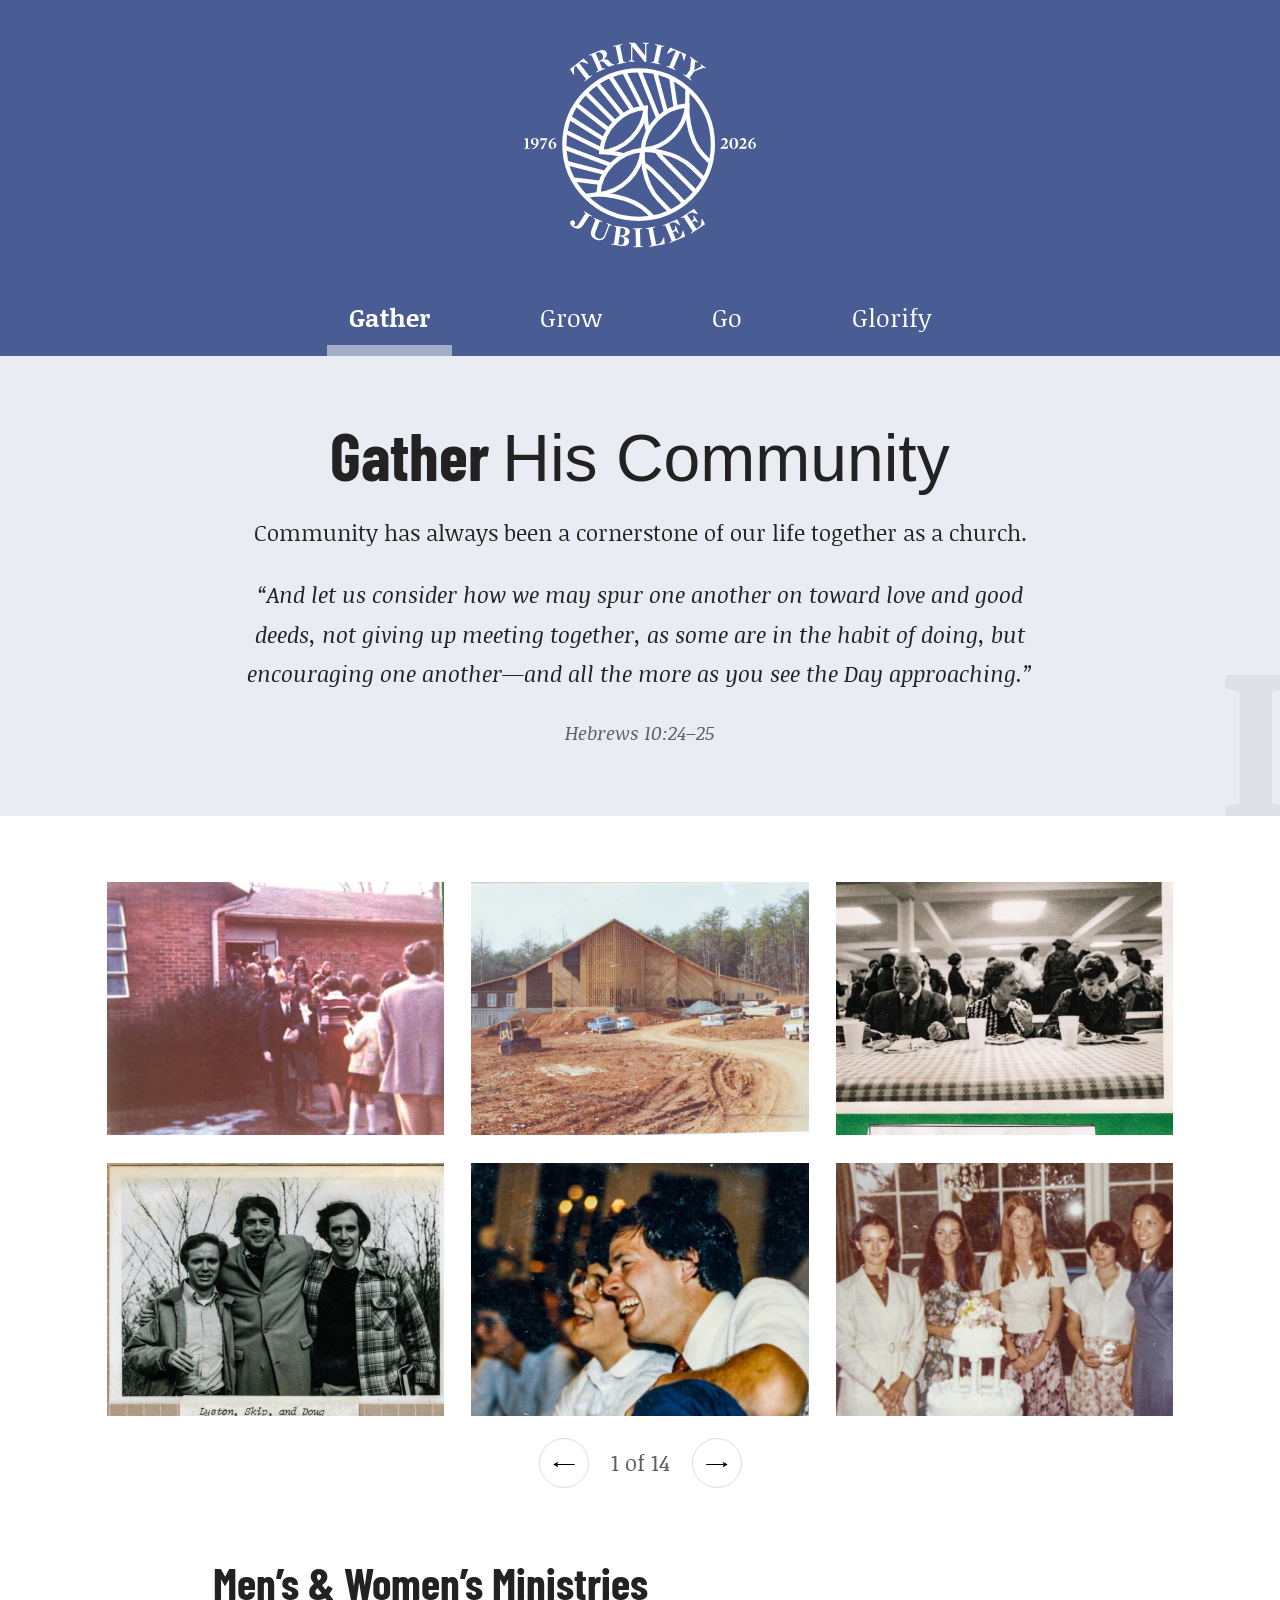
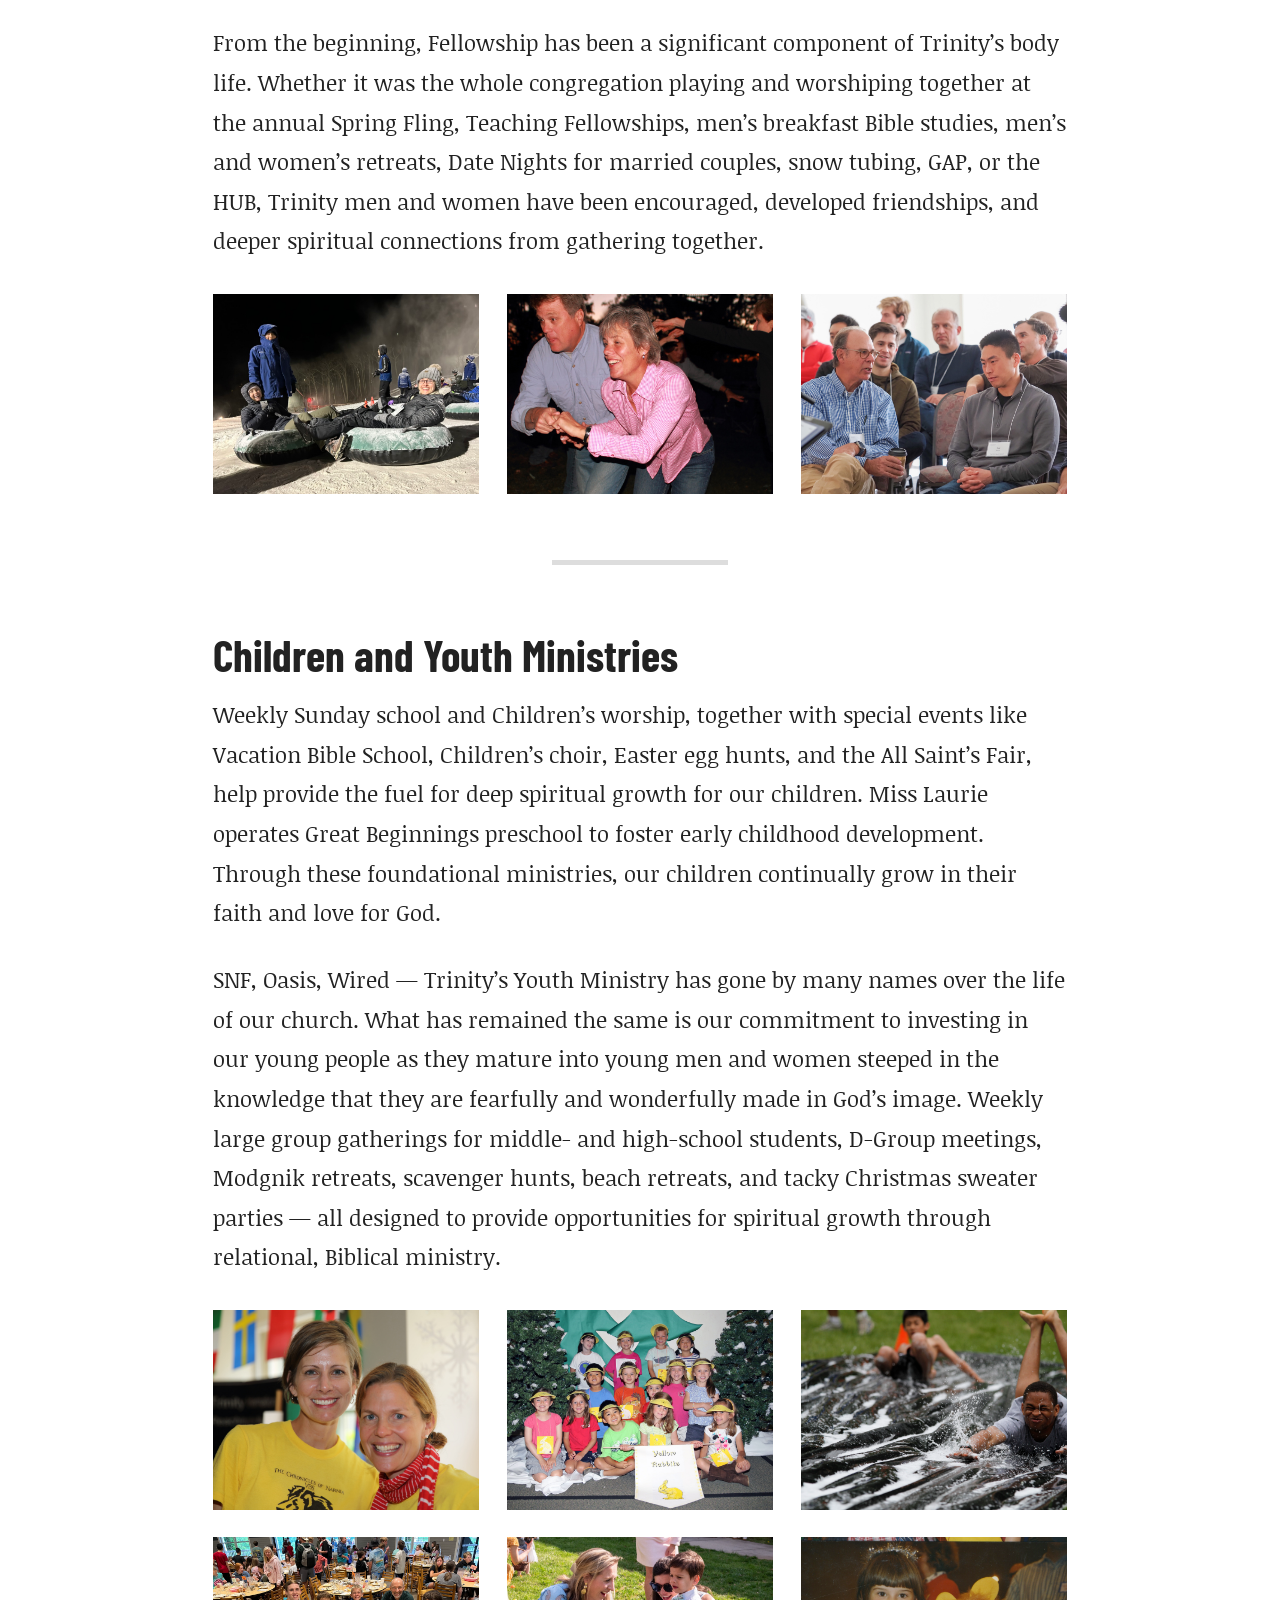
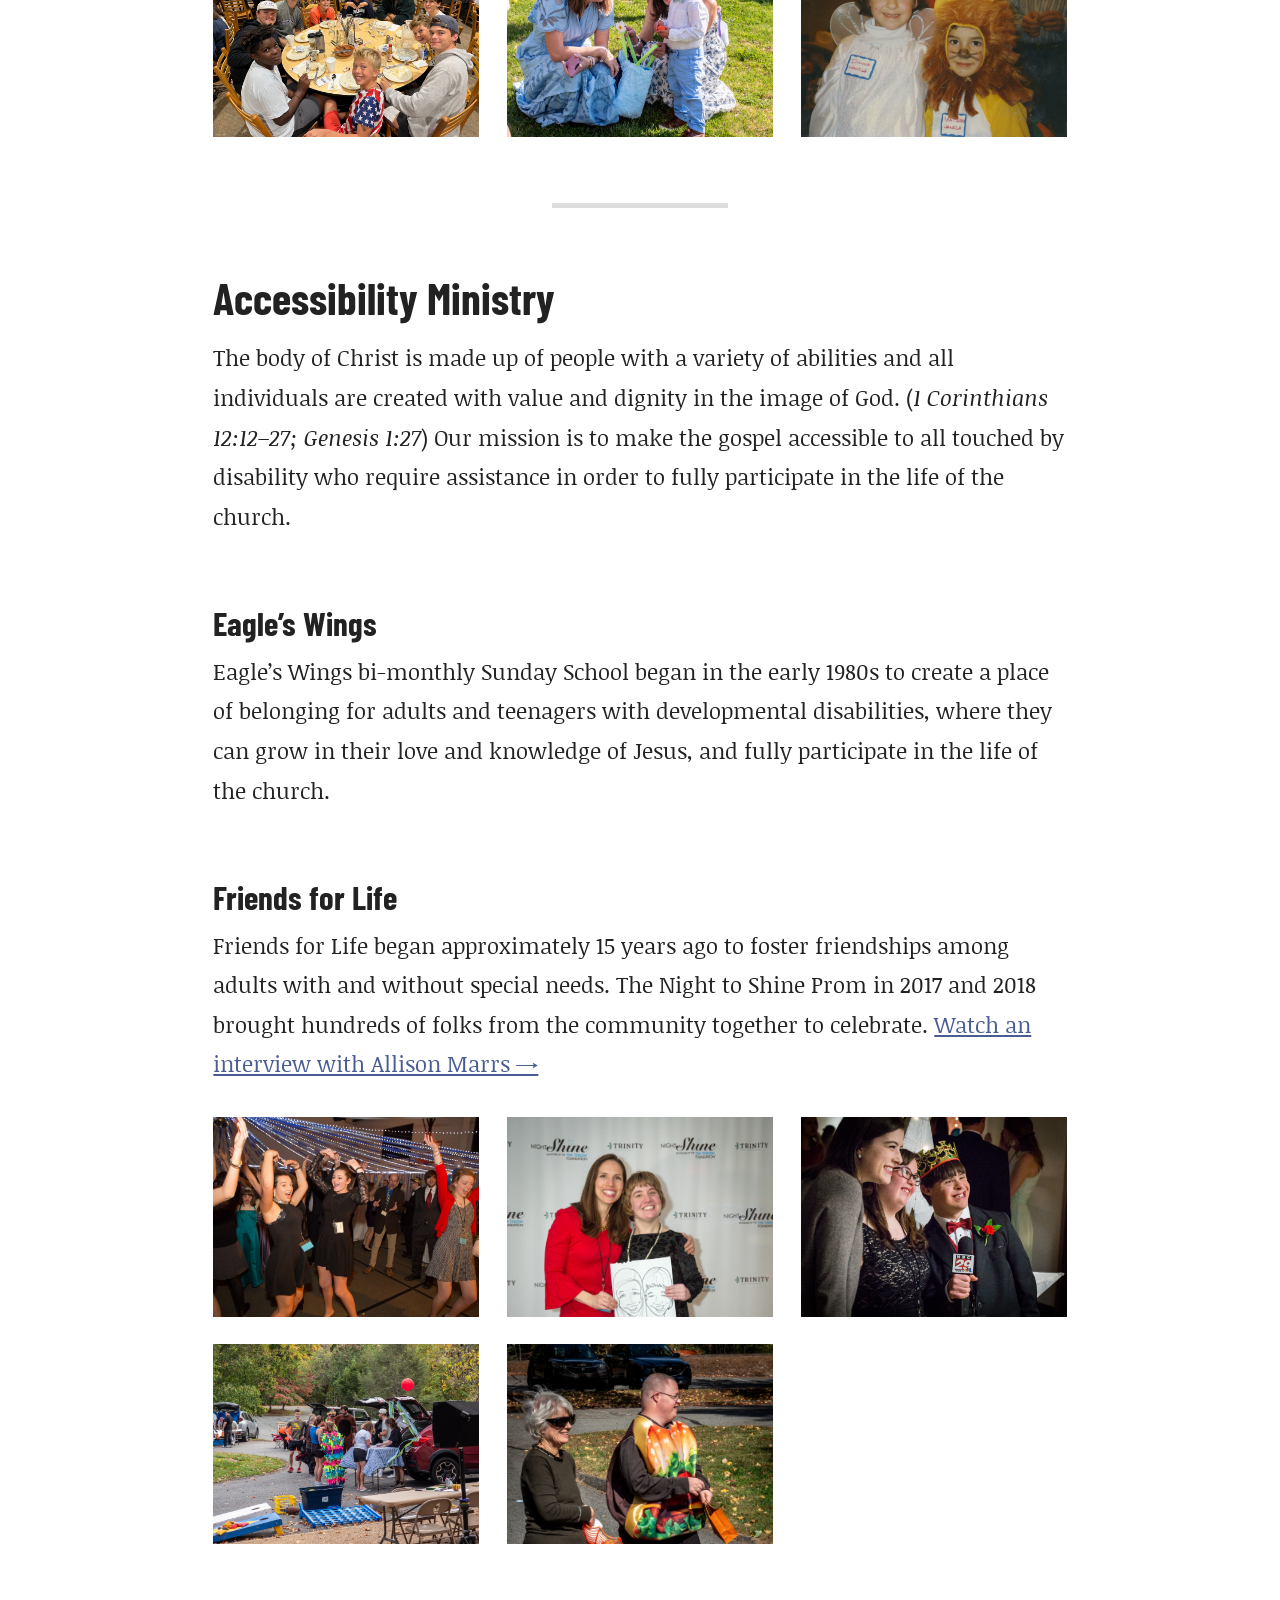
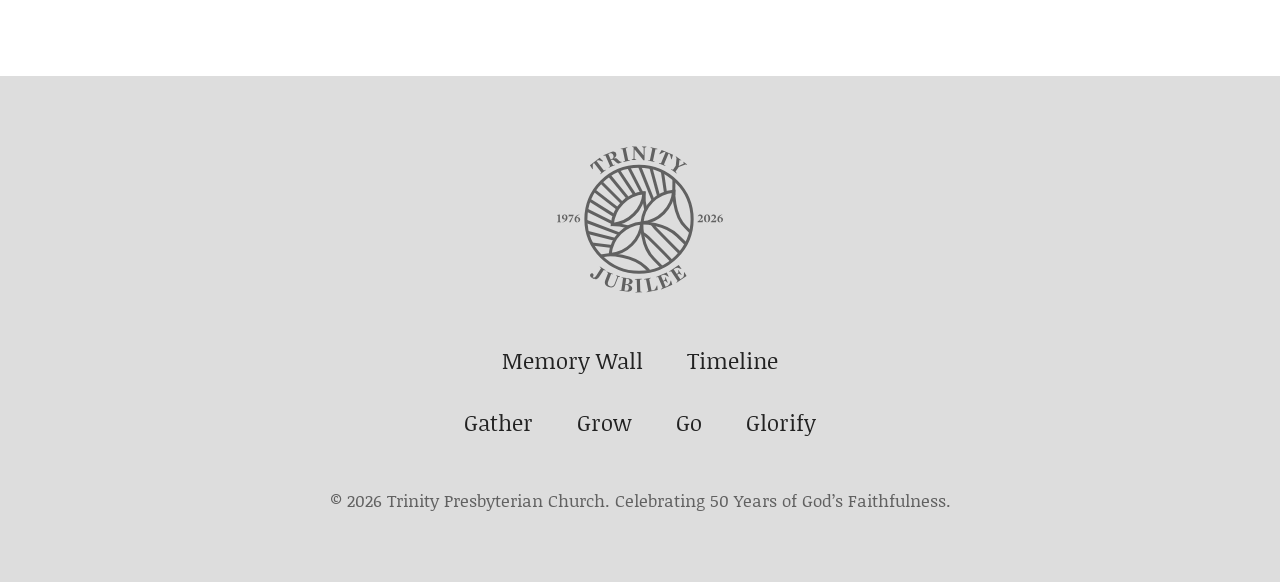
==== commit a3249838: "Small finishing touches" ====
--- a/gather.html
+++ b/gather.html
@@ -73,7 +73,7 @@
 
     <main>
       <header class="page-intro">
-        <p class="page-eyebrow">I.</p>
+        <p class="page-eyebrow" aria-hidden="true">I</p>
         <h1 class="page-title">
           Gather <span class="page-subtitle">His Community</span>
         </h1>
@@ -222,6 +222,7 @@
                 <img
                   src="assets/images/gather/gallery/gallery-29.jpg"
                   alt="Spring Fling David Mills"
+                  style="object-position: center 12%;"
                   loading="lazy"
                 />
               </div>
@@ -266,6 +267,7 @@
                 <img
                   src="assets/images/gather/gallery/gallery-09.jpg"
                   alt="Spring Fling"
+                  style="object-position: center 12%;"
                   loading="lazy"
                 />
               </div>
@@ -277,6 +279,7 @@
                 <img
                   src="assets/images/gather/gallery/gallery-07.jpg"
                   alt="Spring Fling 1979"
+                  style="object-position: center 13%;"
                   loading="lazy"
                 />
               </div>
@@ -871,6 +874,7 @@
                 <img
                   src="assets/images/gather/gallery/easter-egg-hunt-2024-02.jpg"
                   alt="Children Easter Egg Hunt 2024 - Chorey"
+                  style="object-position: center 15%;"
                   loading="lazy"
                 />
               </div>
--- a/assets/css/styles.css
+++ b/assets/css/styles.css
@@ -38,6 +38,11 @@
      Memory Wall cards, which need a background/border pale enough not to
      compete with the photos and prose sitting on it. */
   --color-cream-light: color-mix(in srgb, var(--color-cream) 40%, white);
+}
+
+::selection {
+  background-color: var(--color-sage);
+  color: white;
 }
 
 /* Base styles */
@@ -249,6 +254,90 @@
 @media (min-width: 48rem) {
   .hero-title {
     font-size: 4rem;
+  }
+}
+
+/* Home page photo showcase — an asymmetrical grid (one large photo, two
+   smaller ones) that main.js quietly cycles through further groups of
+   three on a timer, cross-fading each slot's <img> independently. Below
+   .page-intro's breakpoint the large photo takes the full top row and
+   the two smalls sit side by side underneath, since the left/large,
+   right/stacked-small split needs real width to read as intentional
+   rather than cramped. Purely decorative (not a browsable gallery like
+   .photo-gallery below) — no lightbox, no captions. */
+.photo-showcase {
+  background-color: var(--color-gray-dd);
+  margin-block: 3rem;
+  padding: 3rem 8.333%;
+}
+
+/* Below 48rem, slot height comes from aspect-ratio rather than a fixed
+   container height — the large photo gets a noticeably taller ratio than
+   the two smalls (each already narrowed to half width, so they don't
+   need as much height to still read as "photos" rather than slivers). */
+.photo-showcase-grid {
+  display: grid;
+  gap: 0.75rem;
+  grid-template-columns: repeat(2, 1fr);
+}
+
+.photo-showcase-large {
+  aspect-ratio: 3 / 4;
+  grid-column: 1 / 3;
+  grid-row: 1;
+}
+
+.photo-showcase-small {
+  aspect-ratio: 3 / 4;
+  grid-row: 2;
+}
+
+@media (min-width: 48rem) {
+  .photo-showcase-grid {
+    gap: 1.25rem;
+    grid-template-columns: 2fr 1fr;
+    grid-template-rows: repeat(2, 1fr);
+    height: 28rem;
+  }
+
+  .photo-showcase-large {
+    aspect-ratio: auto;
+    grid-column: 1;
+    grid-row: 1 / 3;
+  }
+
+  .photo-showcase-small {
+    aspect-ratio: auto;
+  }
+
+  .photo-showcase-small:nth-of-type(2) {
+    grid-row: 1;
+  }
+
+  .photo-showcase-small:nth-of-type(3) {
+    grid-row: 2;
+  }
+}
+
+.photo-showcase-slot {
+  overflow: hidden;
+  position: relative;
+}
+
+.photo-showcase-slot img {
+  height: 100%;
+  object-fit: cover;
+  transition: opacity 0.6s ease;
+  width: 100%;
+}
+
+.photo-showcase-slot img.is-fading {
+  opacity: 0;
+}
+
+@media (prefers-reduced-motion: reduce) {
+  .photo-showcase-slot img {
+    transition: none;
   }
 }
 
@@ -1051,6 +1140,10 @@
   text-decoration: none;
 }
 
+.footer-nav a:hover {
+  text-decoration: underline;
+}
+
 .footer-meta {
   color: var(--color-gray);
   font-size: 0.75rem;
